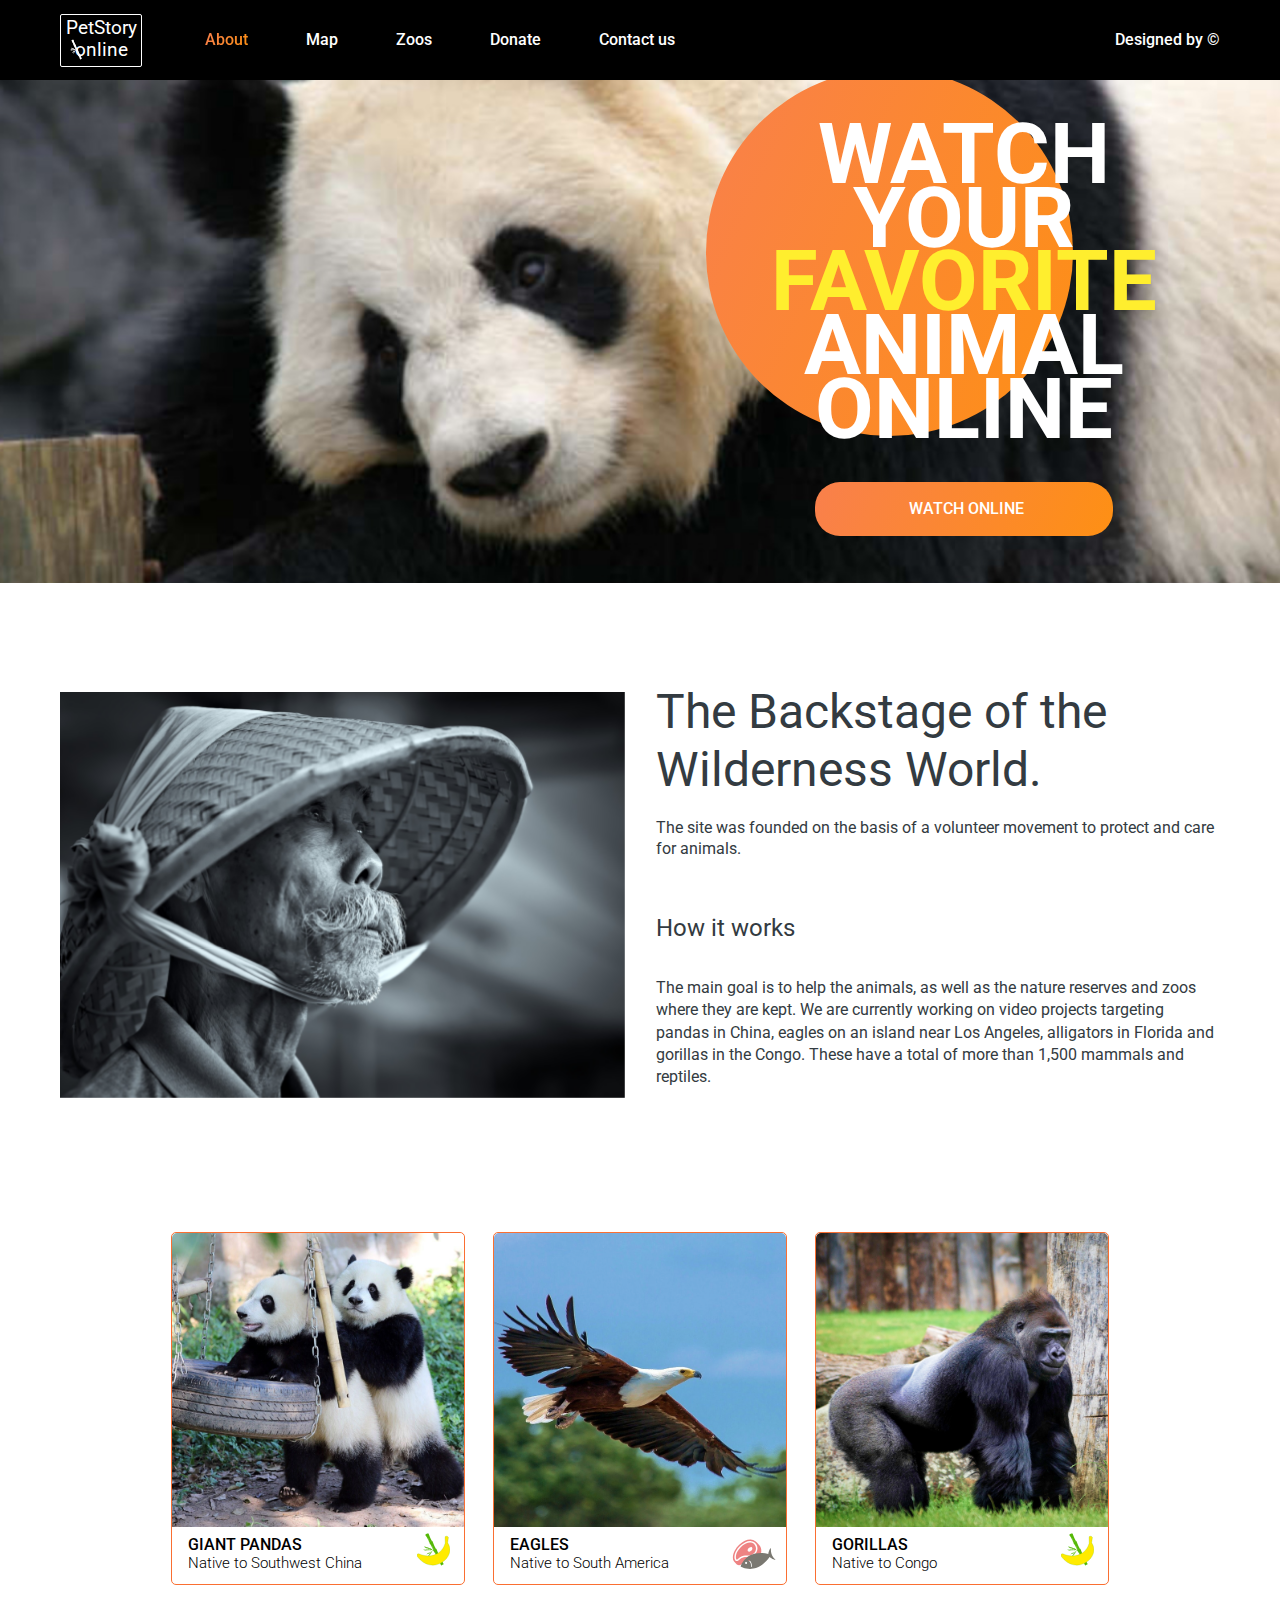
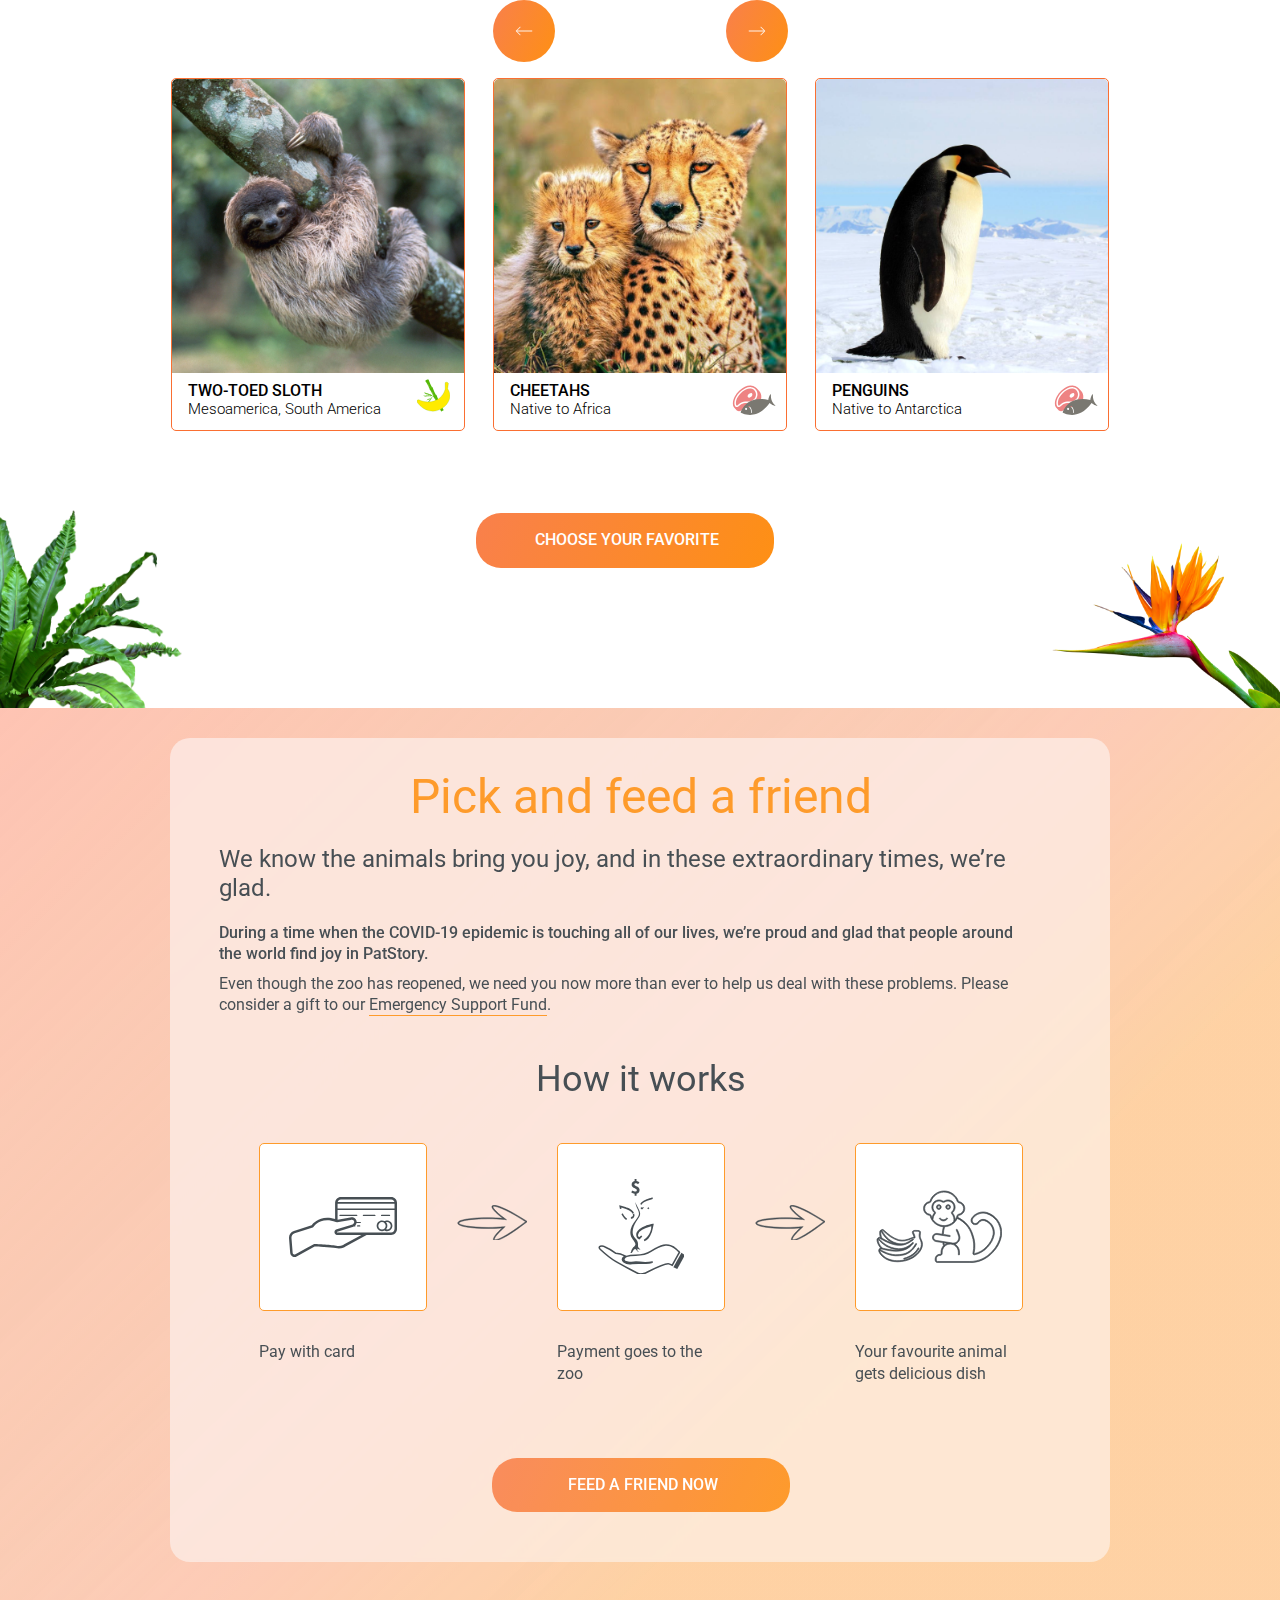
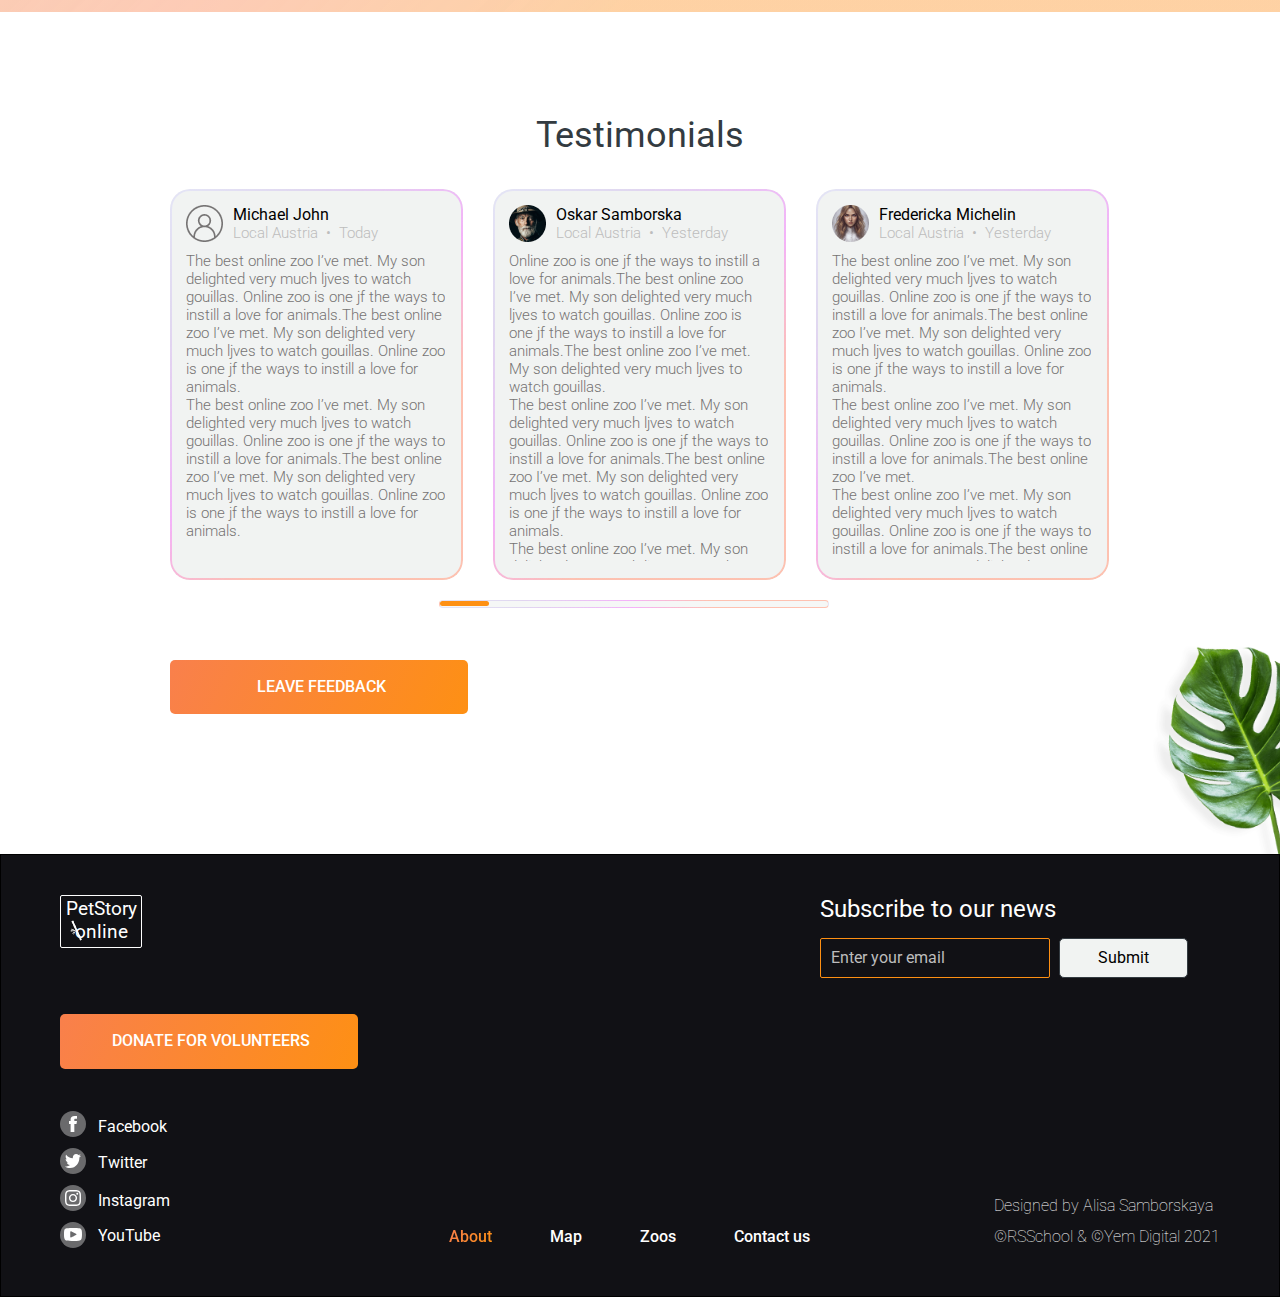
==== online-zoo/pages/main/index.html @ 7d19e9d0 "feat: add project" ====
<!DOCTYPE html>
<html lang="en">

<head>
  <meta charset="UTF-8">
  <meta http-equiv="X-UA-Compatible" content="IE=edge">
  <meta name="viewport" content="width=device-width, initial-scale=1.0">
  <title>Online-zoo</title>
  <link rel="shortcut icon" href="../../assets/icons/panda_icon.svg" type="image/x-icon">
  <link rel="preconnect" href="https://fonts.googleapis.com">
  <link rel="preconnect" href="https://fonts.gstatic.com" crossorigin>
  <link href="https://fonts.googleapis.com/css2?family=Roboto:wght@300;400;500;600;700&display=swap" rel="stylesheet">
  <link rel="stylesheet" href="../../assets/styles/normalize.css">
  <link rel="stylesheet" href="../main/style.css">
</head>

<body>
  <div class="shadow"></div>
  <header class="header">
    <div class="wrapper header__wrapper">
      <h1 class="visually-hidden">PetStory Online</h1>
      <div class="header__logo logo__container">
        <a class="logo" href="../main/index.html">
          <p class="logo__text">PetStory online</p>
          <img class="logo__img" src="../../assets/icons/logo_bamboo.svg" alt="">
        </a>
      </div>
      <nav class="navigation header__navigation">
        <ul class="navigation__list">
          <li class="navigation__item"><a class="navigation__link navigation__link_active" href="#">About</a>
          </li>
          <li class="navigation__item"><a class="navigation__link" href="#">Map</a></li>
          <li class="navigation__item"><a class="navigation__link" href="#">Zoos</a></li>
          <li class="navigation__item"><a class="navigation__link" href="../donate/index.html">Donate</a></li>
          <li class="navigation__item"><a class="navigation__link" href="#">Contact us</a></li>
        </ul>
        <div class="navigation__link_end">
          <a class="navigation__link" href="https://www.figma.com/file/ypzT9idgAILaSRVRmDAJxn/online-zoo-3-weeks"
            target="_blank">Designed
            by ©</a>
        </div>
      </nav>
      <div class="hamburger header__hamburger hamburger__open">
        <span class="hamburger__line"></span>
      </div>
    </div>
    <div class="wrapper burger__menu">
      <div class="header__logo logo__container">
        <a class="logo" href="../main/index.html">
          <p class="logo__text">PetStory online</p>
          <img class="logo__img" src="../../assets/icons/logo_bamboo_burger.svg" alt="">
        </a>
      </div>
      <nav class="navigation header__navigation">
        <ul class="navigation__list">
          <li class="navigation__item"><a class="navigation__link navigation__link_active" href="#">About</a>
          </li>
          <li class="navigation__item"><a class="navigation__link" href="#">Map</a></li>
          <li class="navigation__item"><a class="navigation__link" href="#">Zoos</a></li>
          <li class="navigation__item"><a class="navigation__link" href="../donate/index.html">Donate</a></li>
          <li class="navigation__item"><a class="navigation__link" href="#">Contact us</a></li>
        </ul>
        <div class="navigation__link_end">
          <a class="navigation__link" href="https://www.figma.com/file/ypzT9idgAILaSRVRmDAJxn/online-zoo-3-weeks"
            target="_blank">Designed
            by ©</a>
        </div>
      </nav>
      <div class="hamburger header__hamburger hamburger__close">
        <img src="../../assets/images/x_icon_popup.png" alt="close menu">
      </div>
    </div>
  </header>
  <main>
    <section class="watch">
      <div class="wrapper watch__wrapper">
        <div class="watch__block">
          <p class="watch__title">Watch your <span>favorite</span> animal online</p>
        </div>
        <div class="watch__button">
          <button class="button button_bordered"><a class="button__link" href="#">watch
              online</a></button>
        </div>
      </div>
    </section>
    <section class="backstage">
      <div class="wrapper backstage__wrapper">
        <img class="backstage__image" src="../../assets/images/BambooCap.png" alt="Bamboo cap">
        <div class="backstage__content">
          <h2 class="backstage__title">The Backstage of the Wilderness World.</h2>
          <p class="backstage__text backstage__text_line">The site was founded on the basis of a volunteer
            movement to protect and
            care for animals.</p>
          <p class="backstage__subtitle">How it works</p>
          <p class="backstage__text">The main goal is to help the animals, as well as the
            nature reserves and zoos where they are kept. We are currently working on video projects
            targeting pandas in China, eagles on an island near Los Angeles, alligators in Florida and
            gorillas in the Congo. These have a total of more than 1,500 mammals and reptiles.</p>
        </div>
      </div>
    </section>
    <section class="pets">
      <div class="arrow__container">
        <button class="arrow arrow__prev">
          <svg width="18" height="10" viewBox="0 0 18 10" fill="none" xmlns="http://www.w3.org/2000/svg">
            <path
              d="M5.00179 9.10745L5.10646 9.2094L5.21112 9.10745L5.35128 8.97092L5.46159 8.86347L5.35128 8.75602L1.74841 5.24656L17 5.24656H17.15V5.09656V4.90344V4.75344H17L1.74878 4.75344L5.35129 1.24398L5.46158 1.13653L5.35128 1.02909L5.21112 0.892552L5.10646 0.790595L5.00179 0.892553L0.895334 4.89275L0.785027 5.0002L0.895338 5.10764L5.00179 9.10745Z"
              fill="white" stroke="white" stroke-width="0.3" />
          </svg>
        </button>
        <button class="arrow arrow__next">
          <svg width="18" height="10" viewBox="0 0 18 10" fill="none" xmlns="http://www.w3.org/2000/svg">
            <path
              d="M12.9982 0.892548L12.8935 0.7906L12.7889 0.892552L12.6487 1.02908L12.5384 1.13653L12.6487 1.24398L16.2516 4.75344H1H0.85V4.90344V5.09656V5.24656H1H16.2512L12.6487 8.75602L12.5384 8.86347L12.6487 8.97091L12.7889 9.10745L12.8935 9.2094L12.9982 9.10745L17.1047 5.10725L17.215 4.9998L17.1047 4.89236L12.9982 0.892548Z"
              fill="white" stroke="white" stroke-width="0.3" />
          </svg>
        </button>
      </div>
      <div class="wrapper pets__wrapper">
        <div class="pets__carousel">
          <div class="cards__layout active"></div>
          <div class="cards__layout"></div>
          <div class="cards__layout"></div>
        </div>
        <div class="pets__button">
          <button class="button button_bordered"><a class="button__link" href="#map">choose your
              favorite</a></button>
        </div>
      </div>
    </section>
    <section class="friend">
      <div class="friend__wrapper">
        <div class="friend__container">
          <div class="friend__content">
            <h2 class="friend__title">Pick and feed a friend</h2>
            <p class="friend__subtitle"> We know the animals bring you joy, and in these extraordinary
              times, we’re glad.</p>
            <p class="friend__desc">During a time when the COVID-19 epidemic is touching all of our lives,
              we’re
              proud and glad that
              people around the world find joy in PatStory.</p>
            <p class="friend__text">Even though the zoo has reopened, we need you now more than ever to help
              us deal with these problems. Please consider a gift to our <a class="friend__link"
                href="../donate/index.html">Emergency Support Fund.</a></p>
          </div>
          <h3 class="friend___caption">How it works</h3>
          <div class="friend__col">
            <div class="instruction">
              <span class="icon-square">
                <span class="ico_pay"></span>
              </span>
              <p class="instruction__description">Pay with card</p>
            </div>
            <div class="instruction">
              <span class="icon-square">
                <span class="ico_zoo"></span>
              </span>
              <p class="instruction__description">Payment goes to the zoo</p>
            </div>
            <div class="instruction">
              <span class="icon-square">
                <span class="ico_monkey"></span>
              </span>
              <p class="instruction__description">Your favourite animal gets delicious dish</p>
            </div>
          </div>
          <div class="friend__button">
            <button class="button button_bordered"><a class="button__link" href="#" onclick="return false;">Feed a
                friend now</a></button>
          </div>
        </div>
      </div>
    </section>
    <section class="testimonials">
      <div class="wrapper testimonials__wrapper">
        <h3 class="testimonials__title">Testimonials</h3>
        <div class="testimonials__container">
          <div class="feedback" id="0">
            <div class="feedback__header">
              <img class="feedback__image" src="../../assets/images/user_icon1.png" alt="user-photo">
              <div class="feedback__info">
                <p class="feedback__title">Michael John</p>
                <p class="feedback__desc">Local Austria&ensp;•&ensp;Today</p>
              </div>
            </div>
            <p class="feedback__text">
              The best online zoo I’ve met. My son delighted very much ljves to
              watch gouillas. Online zoo is one jf the ways to instill a love for animals.The best online
              zoo I’ve met. My son delighted very much ljves to watch gouillas. Online zoo is one jf the
              ways to instill a love for animals. <br> The best online zoo I’ve met. My son delighted very
              much ljves to watch gouillas. Online zoo
              is one jf the ways to instill a love for animals.The best online zoo I’ve met. My son
              delighted very much ljves to watch gouillas. Online zoo is one jf the ways to instill a love
              for animals.
            </p>
          </div>
          <div class="feedback" id="1">
            <div class="feedback__header">
              <img class="feedback__image" src="../../assets/images/user_icon2.png" alt="user-photo">
              <div class="feedback__info">
                <p class="feedback__title">Oskar Samborska</p>
                <p class="feedback__desc">Local Austria&ensp;•&ensp;Yesterday</p>
              </div>
            </div>
            <p class="feedback__text">
              Online zoo is one jf the ways to instill a love for animals.The best online zoo I’ve met. My son delighted
              very much ljves to watch gouillas. Online zoo is one jf the ways to instill a love for animals.The best
              online zoo I’ve met. My son delighted very much ljves to watch gouillas.
              <br>
              The best online zoo I’ve met. My son delighted very much ljves to watch gouillas. Online zoo is one jf the
              ways to instill a love for animals.The best online zoo I’ve met. My son delighted very much ljves to watch
              gouillas. Online zoo is one jf the ways to instill a love for animals.
              <br>
              The best online zoo I’ve met. My son delighted very much ljves to watch gouillas. Online zoo is one jf the
              ways to instill a love for animals.The best online zoo I’ve met. My son delighted very much ljves to watch
              gouillas. Online zoo is one jf the ways to instill a love for animals.
            </p>
          </div>
          <div class="feedback" id="2">
            <div class="feedback__header">
              <img class="feedback__image" src="../../assets/images/user_icon3.png" alt="user-photo">
              <div class="feedback__info">
                <p class="feedback__title">Fredericka Michelin</p>
                <p class="feedback__desc">Local Austria&ensp;•&ensp;Yesterday</p>
              </div>
            </div>
            <p class="feedback__text">
              The best online zoo I’ve met. My son delighted very much ljves to watch gouillas. Online zoo
              is one jf the ways to instill a love for animals.The best online zoo I’ve met. My son
              delighted very much ljves to watch gouillas. Online zoo is one jf the ways to instill a love
              for animals.
              <br> The best online zoo I’ve met. My son delighted very much ljves to watch gouillas.
              Online zoo is one jf the ways to instill a love for animals.The best online zoo I’ve met.
              <br> The best online zoo I’ve met. My son delighted very much ljves to watch gouillas.
              Online zoo is one jf the ways to instill a love for animals.The best online zoo I’ve met. My
              son delighted very much ljves to watch gouillas. Online zoo is one jf the ways to instill a
              love for animals.
            </p>
          </div>
          <div class="feedback" id="3">
            <div class="feedback__header">
              <img class="feedback__image" src="../../assets/images/user_icon4.png" alt="user-photo">
              <div class="feedback__info">
                <p class="feedback__title">Mila Riksha</p>
                <p class="feedback__desc">Local Austria&ensp;•&ensp;Yesterday</p>
              </div>
            </div>
            <p class="feedback__text">
              My son delighted very much ljves to watch gouillas. Online zoo is one jf the ways to instill
              a love for animals.The best online zoo I’ve met. My son delighted very much ljves to watch
              gouillas. Online zoo is one jf the ways to instill a love for animals.The best online zoo
              I’ve met. My son delighted very much ljves to watch gouillas. Online zoo is one jf the ways
              to instill a love for animals.The best online zoo I’ve met. My son delighted very much ljves
              to watch gouillas.
              <br> The best online zoo I’ve met. My son delighted very much ljves to watch gouillas.
              Online zoo is one jf the ways to instill a love for animals.The best online zoo I’ve met. My
              son delighted very much ljves to watch gouillas. Online zoo is one jf the ways to instill a
              love for animals.
            </p>
          </div>
          <div class="feedback" id="4">
            <div class="feedback__header">
              <img class="feedback__image" src="../../assets/images/user_icon5.png" alt="user-photo">
              <div class="feedback__info">
                <p class="feedback__title">Kirill Rybasov</p>
                <p class="feedback__desc">Local Austria&ensp;•&ensp;Yesterday</p>
              </div>
            </div>
            <p class="feedback__text">
              Online zoo is one jf the ways to instill a love for animals.The best online zoo I’ve met. My
              son delighted very much ljves to watch gouillas. Online zoo is one jf the ways to instill a
              love for animals.The best online zoo I’ve met. My son delighted very much ljves to watch
              gouillas.
              <br> The best online zoo I’ve met. My son delighted very much ljves to watch gouillas.
              Online zoo is one jf the ways to instill a love for animals.The best online zoo I’ve met. My
              son delighted very much ljves to watch gouillas. Online zoo is one jf the ways to instill a
              love for animals.
            </p>
          </div>
          <div class="feedback" id="5">
            <div class="feedback__header">
              <img class="feedback__image" src="../../assets/images/user_icon1.png" alt="user-photo">
              <div class="feedback__info">
                <p class="feedback__title">Tom Cruise</p>
                <p class="feedback__desc">USA&ensp;•&ensp;2 days ago</p>
              </div>
            </div>
            <p class="feedback__text">
              The best online zoo I’ve met. My son delighted very much ljves to
              watch gouillas. Online zoo is one jf the ways to instill a love for animals.The best online
              zoo I’ve met. My son delighted very much ljves to watch gouillas. Online zoo is one jf the
              ways to instill a love for animals. <br> The best online zoo I’ve met. My son delighted very
              much ljves to watch gouillas. Online zoo
              is one jf the ways to instill a love for animals.The best online zoo I’ve met. My son
              delighted very much ljves to watch gouillas. Online zoo is one jf the ways to instill a love
              for animals.
            </p>
          </div>
          <div class="feedback" id="6">
            <div class="feedback__header">
              <img class="feedback__image" src="../../assets/images/user_icon4.png" alt="user-photo">
              <div class="feedback__info">
                <p class="feedback__title">Diane Kruger</p>
                <p class="feedback__desc">Germany&ensp;•&ensp;Yesterday</p>
              </div>
            </div>
            <p class="feedback__text">
              Online zoo is one jf the ways to instill a love for animals.The best
              online zoo I’ve met. My son delighted very much ljves to watch gouillas. Online zoo is one
              jf the ways to instill a love for animals.The best online zoo I’ve met. My son delighted
              very much ljves to watch gouillas. <br> The best online zoo I’ve met. My son delighted very
              much ljves to watch gouillas. Online zoo is one jf the ways to instill a love for
              animals.The best online zoo I’ve met. My son delighted very much ljves to watch gouillas.
              Online zoo is one jf the ways to instill a love for animals. <br> The best online zoo I’ve
              met. My son delighted very much ljves to watch gouillas. Online zoo
              is one jf the ways to instill a love for animals.The best online zoo I’ve met. My son
              delighted very much ljves to watch gouillas. Online zoo is one jf the ways to instill a love
              for animals.
            </p>
          </div>
          <div class="feedback" id="7">
            <div class="feedback__header">
              <img class="feedback__image" src="../../assets/images/user_icon2.png" alt="user-photo">
              <div class="feedback__info">
                <p class="feedback__title">Jack Nicholson</p>
                <p class="feedback__desc">USA&ensp;•&ensp;Yesterday</p>
              </div>
            </div>
            <p class="feedback__text">
              The best online zoo I’ve met. My son delighted very much ljves to watch gouillas. Online zoo
              is one jf the ways to instill a love for animals.The best online zoo I’ve met. My son
              delighted very much ljves to watch gouillas. Online zoo is one jf the ways to instill a love
              for animals.
              <br> The best online zoo I’ve met. My son delighted very much ljves to watch gouillas.
              Online zoo is one jf the ways to instill a love for animals.The best online zoo I’ve met.
              <br> The best online zoo I’ve met. My son delighted very much ljves to watch gouillas.
              Online zoo is one jf the ways to instill a love for animals.The best online zoo I’ve met. My
              son delighted very much ljves to watch gouillas. Online zoo is one jf the ways to instill a
              love for animals.
            </p>
          </div>
          <div class="feedback" id="8">
            <div class="feedback__header">
              <img class="feedback__image" src="../../assets/images/user_icon4.png" alt="user-photo">
              <div class="feedback__info">
                <p class="feedback__title">Mila Riksha</p>
                <p class="feedback__desc">Local Austria&ensp;•&ensp;Yesterday</p>
              </div>
            </div>
            <p class="feedback__text">
              My son delighted very much ljves to watch gouillas. Online zoo is one jf the ways to instill
              a love for animals.The best online zoo I’ve met. My son delighted very much ljves to watch
              gouillas. Online zoo is one jf the ways to instill a love for animals.The best online zoo
              I’ve met. My son delighted very much ljves to watch gouillas. Online zoo is one jf the ways
              to instill a love for animals.The best online zoo I’ve met. My son delighted very much ljves
              to watch gouillas.
              <br> The best online zoo I’ve met. My son delighted very much ljves to watch gouillas.
              Online zoo is one jf the ways to instill a love for animals.The best online zoo I’ve met. My
              son delighted very much ljves to watch gouillas. Online zoo is one jf the ways to instill a
              love for animals.
            </p>
          </div>
          <div class="feedback" id="9">
            <div class="feedback__header">
              <img class="feedback__image" src="../../assets/images/user_icon4.png" alt="user-photo">
              <div class="feedback__info">
                <p class="feedback__title">Oskar Samborska</p>
                <p class="feedback__desc">Local Austria&ensp;•&ensp;Yesterday</p>
              </div>
            </div>
            <p class="feedback__text">
              Online zoo is one jf the ways to instill a love for animals.The best online zoo I’ve met. My
              son delighted very much ljves to watch gouillas. Online zoo is one jf the ways to instill a
              love for animals.The best online zoo I’ve met. My son delighted very much ljves to watch
              gouillas.
              <br> The best online zoo I’ve met. My son delighted very much ljves to watch gouillas.
              Online zoo is one jf the ways to instill a love for animals.The best online zoo I’ve met. My
              son delighted very much ljves to watch gouillas. Online zoo is one jf the ways to instill a
              love for animals.
            </p>
          </div>
          <div class="feedback" id="10">
            <div class="feedback__header">
              <img class="feedback__image" src="../../assets/images/user_icon5.png" alt="user-photo">
              <div class="feedback__info">
                <p class="feedback__title">David Smith</p>
                <p class="feedback__desc">Canada&ensp;•&ensp;Yesterday</p>
              </div>
            </div>
            <p class="feedback__text">
              Online zoo is one jf the ways to instill a love for animals.The best online zoo I’ve met. My
              son delighted very much ljves to watch gouillas. Online zoo is one jf the ways to instill a
              love for animals.The best online zoo I’ve met. My son delighted very much ljves to watch
              gouillas.
              <br> The best online zoo I’ve met. My son delighted very much ljves to watch gouillas.
              Online zoo is one jf the ways to instill a love for animals.The best online zoo I’ve met. My
              son delighted very much ljves to watch gouillas. Online zoo is one jf the ways to instill a
              love for animals.
            </p>
          </div>
        </div>
        <label class="testimonials__label" for="slider__testimonial">
          <input class="testimonials__input" type="range" min="0" max="7" step="1" value="0" id="slider__testimonial">
        </label>
        <div class="testimonials__button">
          <button class="button button__testimonials"><a class="button__link" href="#" onclick="return false;">leave
              feedback</a></button>
        </div>
      </div>
    </section>
    <div class="popup popup__wrapper">
      <div class="popup__container">
        <img class="feedback__close_popup" src="../../assets/images/x_icon_popup.png" alt="close popup">
        <div class="feedback feedback_popup">
          <div class="feedback__header feedback__header_popup">
            <img class="feedback__image feedback__image_popup">
            <div class="feedback__info">
              <p class="feedback__title feedback__title_popup"></p>
              <p class="feedback__desc feedback__desc_popup"></p>
            </div>
          </div>
          <p class="feedback__text feedback__text_popup"></p>
        </div>
      </div>
    </div>
  </main>
  <footer class="footer">
    <div class="wrapper">
      <div class="footer__header">
        <div class="footer__logo logo__container logo__container_footer">
          <a class="logo" href="../main/index.html">
            <p class="logo__text logo__text_footer">PetStory online</p>
            <img class="logo__img logo__img_footer" src="../../assets/icons/logo_bamboo.svg" alt="">
          </a>
        </div>
        <form class="subscribe" id="subscribe">
          <p class="subscribe__title">Subscribe to our news</p>
          <input class="subscribe__input" type="email" placeholder="Enter your email" required>
          <button class="subscribe__button" type="submit">Submit</button>
        </form>
      </div>

      <div class="footer__button">
        <button class="button"><a class="button__link" href="../donate/index.html">donate for
            volunteers</a></button>
      </div>

      <div class="footer__nav-wrap">
        <ul class="social footer__social">
          <li class="social__item">
            <a class="social__link" href="https://ru-ru.facebook.com/">
              <span class="social__icon">
                <span class="icon icon-facebook"></span>
              </span>
              <span class="social__text">Facebook</span>
            </a>
          </li>
          <li class="social__item">
            <a class="social__link" href="https://twitter.com/">
              <span class="social__icon">
                <span class="icon icon-twitter"></span>
              </span>
              <span class="social__text">Twitter</span>
            </a>
          </li>
          <li class="social__item">
            <a class="social__link" href="https://www.instagram.com/">
              <span class="social__icon">
                <span class="icon icon-instagram"></span>
              </span>
              <span class="social__text">Instagram</span>
            </a>
          </li>
          <li class="social__item">
            <a class="social__link" href="https://www.youtube.com/">
              <span class="social__icon">
                <span class="icon icon-YouTube"></span>
              </span>
              <span class="social__text">YouTube</span>
            </a>
          </li>
        </ul>
        <nav class="navigation footer__navigation">
          <ul class="navigation__list">
            <li class="navigation__item navigation__item_footer"><a class="navigation__link navigation__link_active"
                href="#">About</a>
            </li>
            <li class="navigation__item navigation__item_footer"><a class="navigation__link" href="#"
                onclick="return false;">Map</a></li>
            <li class="navigation__item navigation__item_footer"><a class="navigation__link" href="#"
                onclick="return false;">Zoos</a></li>
            <li class="navigation__item navigation__item_footer"><a class="navigation__link" href="#"
                onclick="return false;">Contact us</a></li>
          </ul>
        </nav>
        <div class="copyrigh">
          <p class="copyrigh__text"><a href="https://github.com/nataliyasamkevich" target="_blank">Designed by
              Alisa Samborskaya</a></p>
          <p class="copyrigh__text"><a href="https://rs.school/" target="_blank">©RSSchool & ©Yem Digital
              2021</a></p>
        </div>
      </div>
    </div>
  </footer>
  <script type="module" src="../main/script.js"></script>
</body>

</html>
---- online-zoo/pages/main/style.css ----
* {
    box-sizing: border-box;

}

html {
    font-size: 10px;
    scroll-behavior: smooth;
}

body {
    font-family: 'Roboto', sans-serif;
    font-style: normal;
    font-weight: 400;
    font-size: 1.6rem;
    line-height: 140%;

    color: #333B41;
}

.scroll {
    overflow-y: clip;
}

.wrapper {
    max-width: 1240px;
    margin: auto;
    padding: 0 40px;
}

.shadow {
    display: block;
    position: fixed;
    top: 0;
    left: 0;
    width: 100%;
    height: 100%;
    opacity: 0;
    visibility: hidden;
    transition: .5s ease-in-out;
    background: black;
}

.shadow_open {
    visibility: visible;
    opacity: 0.5;
    z-index: 2;
}

@media (max-width: 1000px) {
    .wrapper {
        max-width: 1000px;
        padding: 0 30px;
    }
}

@media (max-width: 640px) {
    .wrapper {
        max-width: 640px;
        padding: 0 20px;
    }
}

@media (max-width: 600px) {
    .wrapper {
        max-width: 600px;
        padding: 0 10px;
    }
}

@media (max-width: 320px) {
    .wrapper {
        max-width: 320px;
        padding: 0 10px;
    }
}

.visually-hidden {
    position: absolute;
    width: 1px;
    height: 1px;
    margin: -1px;
    border: 0;
    padding: 0;
    white-space: nowrap;
    clip-path: inset(100%);
    clip: rect(0 0 0 0);
    overflow: hidden;
}

/* ...................HEADER................... */

.header {
    position: relative;
    background: #000000;
    backdrop-filter: blur(2px);

    padding: 14px 0;
    z-index: 2;
}

.header__wrapper {
    display: flex;
    align-items: center;
    justify-content: space-between;
}

.header__logo {
    margin-right: 63px;
}

/* ....LOGO.... */

.logo__container {
    position: relative;
    width: 82px;
    height: 52px;
}

.logo__burger {
    display: none;
}

.logo {
    text-decoration: none;
}

.logo__text {
    font-size: 1.9rem;
    line-height: 120%;
    text-align: center;

    color: #FFFFFF;

    padding: 1.55px 4.75px 3.55px;
    border: 1px solid #FFFFFF;
    border-radius: 2px;
}

.logo__img {
    position: absolute;
    left: 10px;
    bottom: 6.5px;
}

/* ....NAVIGATION.... */

.header__navigation {
    width: 100%;
}

.navigation {
    display: flex;
}

.navigation__list {
    display: flex;
    align-items: center;
    list-style: none;
}

.navigation__item:not(:last-child) {
    margin-right: 58px;
}

.navigation__link_end {
    display: flex;
    justify-content: end;
    flex-grow: 1;
}

.navigation__link {
    font-weight: 500;
    text-decoration: none;
    color: #FFFFFF;
    transition: all 0.5s ease-out;
}

.navigation__link_active {
    background: linear-gradient(113.96deg, #F9804B 1.49%, #FE9013 101.44%);
    -webkit-background-clip: text;
    -webkit-text-fill-color: transparent;
    background-clip: text;
    cursor: default;
}

.navigation__link:hover {
    font-weight: 500;
    background: linear-gradient(113.96deg, #F9804B 1.49%, #FE9013 101.44%);
    -webkit-background-clip: text;
    -webkit-text-fill-color: transparent;
    background-clip: text;
}

/* ....HAMBURGER.... */

.header__hamburger {
    display: none;
}

.hamburger {
    position: relative;
    width: 18px;
    height: 10px;
}

.hamburger__line,
.hamburger__open:after,
.hamburger__open:before {
    content: "";
    position: absolute;
    width: 100%;
    height: 2px;
    background: #FFFFFF;
    border-radius: 2px;
}

.hamburger__line {
    top: calc(50% - 1px);
}

.hamburger__open:before {
    top: 0;
}

.hamburger__open:after {
    bottom: 0;
}

.burger__menu {
    display: none;
}

@media (max-width: 1000px) {
    .navigation__item:not(:last-child) {
        margin-right: 48px;
    }
}

@media (max-width: 768px) {
    .navigation__item:not(:last-child) {
        margin-right: 18px;
    }
}

@media (max-width: 640px) {
    .header {
        position: sticky;
        top: 0;
        width: 100%;
        padding: 2.29px 0 2.68px;
        height: 34px;
    }

    .logo__container {
        height: 29px;
        width: 46.9px;
    }

    .logo__text {
        font-size: 1.23rem;
        padding: 0;
        border: none;
    }

    .logo__img {
        height: 15.6px;
        width: 6.5px;
        left: 4px;
        top: 12.5px;
    }

    .header__hamburger {
        display: block;
    }

    .header__navigation {
        display: none;
    }

    /* ....BURGER.... */

    .burger__menu {
        display: block;
        transform: translateY(-100%);
        display: flex;
        flex-direction: column;
        align-items: flex-start;
        gap: 30px;
        width: 100%;
        position: absolute;
        top: 0;
        left: 0;
        flex-direction: column;
        align-items: flex-start;
        padding: 10px 10px 38px;
        background-color: #ffffff;

        opacity: 0;
        visibility: hidden;
        pointer-events: none;

        z-index: 2;
        transition: all 0.5s ease-in-out;
    }

    .burger__menu_open {
        transform: translateY(0);
        opacity: 1;
        visibility: visible;
        pointer-events: all;
    }

    .burger__menu .logo__container {
        display: block;
        width: 65.6px;
        height: 41.6px;
        z-index: 2;
    }

    .burger__menu .logo__text {
        font-size: 1.52rem;
        line-height: 120%;
        text-align: center;
        color: #fe9013;
        padding: 1.55px 3.75px 1.55px;
        border: 0.8px solid #FE9013;
        border-radius: 2px;
    }

    .burger__menu .logo__img {
        width: 10.6px;
        height: 14.8px;
        left: 8px;
        top: 19px;
    }

    .burger__menu .header__navigation {
        display: block;
        display: flex;
        flex-wrap: wrap;
        flex-direction: column;
        align-items: flex-start;
    }

    .burger__menu .navigation__list {
        flex-direction: column;
        align-items: flex-start;
    }

    .burger__menu .navigation__item {
        margin-right: 0;
        margin-bottom: 15px;
    }

    .burger__menu .navigation__link {
        color: #333B41;
    }

    .hamburger__close {
        display: block;
        position: absolute;
        right: 20px;
        top: 12px;
        cursor: pointer;
    }
}


/* ...................WATCH................... */

.watch {
    padding: 86px 0 100px;
    background: url(../../assets/images/GiantPanda.png) no-repeat center;
    background-position: center -80px;
    background-size: 100%;
}

.watch__wrapper {
    display: flex;
    flex-direction: column;
    align-items: flex-end;
}

.watch__block {
    margin-bottom: 60px;
}

.watch__title {
    position: relative;
    width: 500.51px;


    font-weight: 700;
    font-size: 10.65rem;
    line-height: 75%;

    text-align: center;
    text-transform: uppercase;
    color: #FFFFFF;
    z-index: 1;
}

.watch__title span {
    color: #FFEE2E;
}

.watch__title:before {
    content: "";
    position: absolute;
    width: 465px;
    height: 465px;
    right: 109px;
    bottom: 8px;

    border-radius: 50%;
    background: linear-gradient(113.96deg, #F9804B 1.49%, #FE9013 101.44%);
    z-index: -1;
}

.watch__button {
    margin-right: 100px;
}

/* ....BUTTON.... */

.button {
    padding: 16px 1px 16px 5px;
    min-width: 298px;

    font-weight: 500;
    line-height: 140%;
    text-align: center;
    text-transform: uppercase;

    background-color: #FE9013;
    background-image: linear-gradient(113.96deg, #F9804B 1.49%, #FE9013 101.44%);
    border-radius: 5px;
    border: none;

    cursor: pointer;
    transition: all 0.5s ease-in-out;
}

.button_bordered {
    border-radius: 25px;
}

.button__link {
    color: #FFFFFF;
    text-decoration: none;
}

.button:hover {
    background: #E47209;
}

.button:active {
    background: #4B9200;
}

@media (max-width: 1599px) {
    .watch {
        padding: 60.2px 0 70px;
    }

    .watch__block {
        margin-bottom: 40.2px;
    }

    .watch__title {
        width: 400.25px;
        font-size: 8.5rem;
        margin-right: 56px;
    }

    .watch__title:before {
        height: 367px;
        width: 367px;

        right: 91px;
        bottom: 6px;
    }

    .watch__button {
        margin-right: 107px;
    }
}

@media (max-width: 1280px) {
    .watch {
        padding: 42.8px 0 47px;
        background-size: 120%;
    }
}

@media (max-width: 999px) {
    .watch {
        padding: 48.04px 0 40px;
        background-size: 134%;
    }

    .watch__block {
        margin-bottom: 0;
    }

    .watch__title {
        width: 256px;
        font-size: 5.44rem;
        margin-right: -4px;
    }

    .watch__title:before {
        height: 237.6px;
        width: 237.6px;
        right: 56px;
        bottom: 4px;
    }

    .watch__button {
        align-self: flex-start;
        margin-top: -8px;
    }
}

@media (max-width: 640px) {
    .watch {
        background-size: 120%;
        background-position: center -34px;
    }
}

@media (max-width: 600px) {
    .watch {
        padding: 41.12px 0 43.39px;
        background-position: center 0px;
    }

    .watch__block {
        margin-right: 5px;
    }

    .watch__title {
        width: 128px;
        font-size: 2.8rem;
        margin-right: -4px;
    }

    .watch__title:before {
        height: 119.1px;
        width: 119.1px;
        right: 27px;
        bottom: 4px;
    }

    .watch__button {
        align-self: center;
        margin: 0;
        position: absolute;
        top: 241px;
        z-index: 1;
    }
}


/* ...................BACKSTAGE................... */

.backstage {
    position: relative;
    padding: 140px 0 180px;
    background: #FFFFFF;
    overflow: hidden;
}

.backstage::before {
    content: "";
    position: absolute;
    background-image: url(../../assets/images/flower.png);
    background-repeat: no-repeat;
    filter: drop-shadow(0px 4px 4px rgba(0, 0, 0, 0.25));
    width: 293px;
    height: 605px;
    top: 12px;
    right: -89px;
}

.backstage__wrapper {
    display: grid;
    grid-template-columns: 609px 1fr;
    column-gap: 87px;
}

.backstage__image {
    width: 100%;
    height: 100%;
    object-fit: cover;

    backdrop-filter: blur(2px);
}

h2 {
    font-weight: 400;
    font-size: 4.8rem;
    line-height: 120%;
}

.backstage__title {
    margin: 0 0 20px;
}

.backstage__text {
    margin: 0;
}

.backstage__text_line {
    margin: 0 0 54px;

    line-height: 130%;
}

.backstage__subtitle {
    margin: 0 0 34px;

    font-size: 2.4rem;
    line-height: 120%;
}

@media (max-width: 1599px) {
    .backstage::before {
        transform: translateX(4vw);
    }
}

@media (max-width: 1440px) {
    .backstage::before {
        transform: translateX(11vw);
    }
}

@media (max-width: 1280px) {
    .backstage {
        padding: 100px 0 143px;
    }

    .backstage::before {
        display: none;
    }

    .backstage__wrapper {
        grid-template-columns: repeat(2, 1fr);
        column-gap: 31px;
    }

    .backstage__image {
        margin-top: 9px;
        max-height: 408px;
    }

    .backstage__title~p {
        padding-right: 1px;
    }
}

@media (max-width: 980px) {
    .backstage {
        padding: 80px 0 100px;
    }

    .backstage::before {
        display: block;
        width: 231px;
        height: 476px;
        background-size: contain;
        top: 0px;
        right: -101px;
        transform: translateX(0);
    }

    .backstage__image {
        display: none;
    }

    .backstage__content {
        grid-column: 1 / -1;
        max-width: 82%;
    }
}


@media (max-width: 640px) {
    .backstage {
        padding: 60px 0 80px;
    }

    .backstage__title {
        padding-left: 4px;
    }

    .backstage__text_line {
        margin: 0 0 30px;
    }

    .backstage__subtitle {
        margin: 0 0 20px;
        padding-left: 4px;
    }
}

@media (max-width: 600px) {
    .backstage {
        padding: 104px 0 36px;
    }

    .backstage::before {
        width: 105px;
        height: 217px;
        right: -73px;
        top: 37px;
    }

    .backstage__content {
        max-width: 95%;
    }

    h2 {
        font-size: 2.4rem;
    }

    .backstage__title {
        margin: 0 0 10px;
        padding-left: 0;
    }

    .backstage__text {
        padding-left: 2px;
    }

    .backstage__text_line {
        margin: 0 0 20px;
    }

    .backstage__subtitle {
        margin: 0 0 10px;
        padding-left: 0;
    }
}

@media (max-width: 320px) {
    .backstage__content {
        max-width: 100%;
    }
}


/* ...................PETS................... */

.pets {
    position: relative;
    background: #FFFFFF;
    padding: 0 0 100px;
    overflow: hidden;
}

.pets::before {
    content: "";
    position: absolute;
    background: url(../../assets/images/palm_foto.png);
    background-repeat: no-repeat;
    background-size: contain;
    width: 880px;
    height: 460px;
    bottom: 0;
    left: -588px;
}

.pets::after {
    content: "";
    position: absolute;
    background: url(../../assets/images/strelitzia.png);
    background-repeat: no-repeat;
    background-size: contain;
    width: 368px;
    height: 275px;
    bottom: 0;
    right: 0;
}

.pets__carousel {
    position: relative;
    overflow: hidden;
}

.cards__layout {
    display: none;
    flex-wrap: wrap;
    justify-content: space-between;
    row-gap: 20px;
    position: relative;
    height: 100%;
    width: 100%;
    /* animation: 0.5s linear; */
    animation: 1s linear;
}

.cards__layout.next,
.cards__layout.active {
    display: flex;
}

.cards__layout.next {
    position: absolute;
    top: 0;
}

.card {
    display: flex;
    flex-direction: column;
    width: 366px;
    background: #FFFFFF;
    border: 1px solid #fa6f32;
    border-radius: 5px;
    overflow: hidden;
    cursor: pointer;
    transition: all 0.5s ease-in;
}

.card__image {
    flex-grow: 1;
    width: 100%;
    height: 366px;
    border-radius: 5px 5px 0 0;
    object-fit: cover;
    border-style: none;
    transition: all 0.5s ease-in;
}

.card__image:hover {
    filter: brightness(0.25);
    transform: scale(1.1);
}

.card:hover .card__image {
    filter: brightness(0.25);
    transform: scale(1.1);
}

.card:hover .card__icon {
    display: none;
}

.card:hover .card__content_wrapper {
    transform: translate(0, -350%);
    transition: all 0.5s ease-in;
}

.card:hover .card__title,
.card:hover .card__description {
    color: #FFFFFF;
}

.card__content_wrapper {
    display: flex;
    justify-content: space-between;
}

.card__content {
    margin: 8px 0 12px 16px;
}

.card__title {
    font-weight: 500;
    line-height: 120%;
    text-transform: uppercase;
    color: #000000;
}

.card__description {
    font-weight: 300;
    font-size: 1.5rem;
    line-height: 120%;

    color: #000000;
}

.card__icon {
    background-repeat: no-repeat;
}

.card__icon_banana {
    background-image: url(../../assets/icons/banana-bamboo_icon.svg);
    width: 33px;
    height: 37px;
    margin: 6px 14px 0 0;
}

.card__icon_meet {
    background-image: url(../../assets/icons/meet-fish_icon.svg);
    width: 48px;
    height: 38px;
    margin: 8px 10px 0 0;
}

.arrow__container {
    position: absolute;
    display: flex;
    justify-content: space-between;
    z-index: 1;
    width: calc(1160px + 164px);
    left: calc((100% - 1160px - 164px)/2);
    top: calc(50% - 150px);
}


.arrow {
    display: flex;
    justify-content: center;
    align-items: center;
    width: 62px;
    height: 62px;
    background: linear-gradient(113.96deg, #F9804B 1.49%, #FE9013 101.44%);
    border-radius: 50%;
    border: none;
    cursor: pointer;
}

.arrow:hover {
    background: #E47209;
    border: #E47209;
}

.arrow:active {
    background: #4B9200;
    border: #4B9200;
}

.pets__button {
    margin-top: 79px;
    text-align: center;
}

.to-left {
    animation-name: left;
}

.from-right {
    animation-name: right;
}

.to-right {
    animation-name: right;
    animation-direction: reverse;
}

.from-left {
    animation-name: left;
    animation-direction: reverse;
}

@keyframes left {
    from {
        left: 0;
    }

    to {
        left: -103%;
    }
}

@keyframes right {
    from {
        left: 103%;
    }

    to {
        left: 0;
    }
}

@media (max-width: 1599px) {
    .pets::before {
        width: 386px;
        height: 202px;
        left: -193px;
    }

    .pets::after {
        width: 241px;
        height: 180px;
    }
}

@media (max-width: 1440px) {
    .cards__layout {
        row-gap: 93px;
    }

    .arrow__container {
        width: 295px;
        left: calc((100% - 295px)/2);
        top: calc(50% - 150px);
    }
}

@media (max-width: 1280px) {
    .pets {
        padding: 0 0 140px;
    }

    .pets__wrapper {
        padding: 0 30px 0 30px;
        max-width: 998px;
    }

    .card {
        width: 294px;
    }

    .card__image {
        height: 294px;
    }

    .pets__button {
        margin-top: 82px;
        margin-right: 30px;
    }

    .arrow__container {
        top: calc(50% - 170px);
    }
}

@media (max-width: 999px) {
    .pets__wrapper {
        padding: 0px 20px 0 20px;
    }
}

@media (max-width: 980px) {
    .pets__wrapper {
        max-width: 660px;
    }

    .cards__layout {
        row-gap: 92px;
    }
}

@media (max-width: 768px) {
    .pets {
        padding: 0 0 100px;
    }

    .pets::before {
        width: 385px;
        height: 202px;
        left: -251px;
    }

    .pets::after {
        width: 175px;
        height: 131px;
    }

    .pets__button {
        margin-top: 60px;
        margin-right: 0px;
    }

    .arrow__container {
        top: calc(50% - 142px);
    }

    .card {
        width: 285px;
        height: 332px;
    }

    .card__image {
        height: 285px;
    }

    .card__content {
        margin: 9px 0 9px 11px;
    }

    .card__title {
        font-size: 1.25rem;
    }

    .card__description {
        font-size: 1.17rem;
    }

    .card__icon_banana {
        background-size: 77.9%;
        margin: 9.2px 1px 0 0;
    }

    .card__icon_meet {
        background-size: 80.9%;
        margin: 8.2px -4px 0 0;
    }
}

@media (max-width: 640px) {
    .arrow__container {
        width: 154px;
        left: calc((100% - 154px)/2);
    }
}

@media (max-width: 639px) {
    .pets__wrapper {
        max-width: 330px;
        padding: 0 17px;
    }

    .cards__layout {
        gap: 20px;
    }

    .arrow__container {
        display: none;
    }
}

@media (max-width: 600px) {
    .pets {
        padding: 0 0 60px;
    }

    .pets::before {
        width: 138px;
        height: 72px;
        left: -81px;
    }

    .pets::after {
        width: 85px;
        height: 71px;
        right: -17px;
        bottom: -7px;
    }

    .pets__button {
        margin-top: 20px;
        margin-left: -8px;
    }
}


/* ...................FRIEND................... */

.friend {
    padding: 68px 0 100px;
    background: linear-gradient(315.75deg, rgba(254, 210, 144, 0.7) 30.06%, #FEBDAB 100.95%, rgba(254, 210, 144, 0.7) 106.36%), linear-gradient(315.75deg, rgba(254, 189, 171, 0.74) 30.06%, rgba(243, 169, 248, 0.66) 50.74%, #E0D8F0 80.49%, #EAF7FE 127.9%, #EAF7FE 149.54%), linear-gradient(315.75deg, rgba(254, 189, 171, 0.74) 30.06%, rgba(243, 169, 248, 0.66) 50.74%, #E0D8F0 80.49%, #EAF7FE 127.9%, #EAF7FE 149.54%);
    opacity: 0.9;
}

.friend__wrapper {
    max-width: 1240px;
    margin: auto;
    padding: 0 40px;
}

.friend__container {
    background: rgba(253, 253, 255, 0.52);
    backdrop-filter: blur(2px);
    border-radius: 20px;

    padding: 41px 99px 59px;
}

.friend__title {
    margin: 0 0 32px;
    text-align: center;
    color: #FE9013;
}

.friend__subtitle {
    font-size: 2.4rem;
    line-height: 120%;
    margin: 0 0 40px;
}

.friend__desc {
    margin: 0 0 10px;
    font-weight: 500;
    line-height: 130%;
    white-space: nowrap;
}

.friend__text {
    max-width: 863px;
    margin: 0 0 60px;
    line-height: 130%;
}

.friend__link {
    position: relative;
    color: #333B41;
    text-decoration: none;
}

.friend__link::after {
    content: "";
    position: absolute;

    width: 178px;
    border-bottom: 1px solid #FE9013;
    left: 0;
    top: 20px;
}

h3 {
    font-weight: 400;
    font-size: 3.6rem;
    line-height: 130%;

    color: #333B41;
}

.friend___caption {
    margin: 0 0 40px;
    text-align: center;
}

.friend__col {
    display: flex;
    align-items: flex-start;
    justify-content: center;
    gap: 130px;
    margin: 0 0 62px;
}

/* ....INSTRUCTION.... */

.instruction {
    position: relative;
    width: 168px;
}

.instruction:not(:last-child):after {
    position: absolute;
    content: "";
    display: inline-block;
    background: url(../../assets/icons/arrow.svg);
    background-repeat: no-repeat;
    width: 70px;
    height: 35.08px;
    right: -100px;
    top: 60px;
}

.icon-square {
    display: flex;
    align-items: center;
    justify-content: center;
    width: 168px;
    height: 168px;
    border: 1px solid #FE9013;
    background: #FFFFFF;
    border-radius: 5px;
}

.ico_pay {
    background-image: url(../../assets/icons/pay.svg);
    width: 108px;
    height: 60px;
}

.ico_zoo {
    background-image: url(../../assets/icons/zoo.svg);
    width: 86px;
    height: 95px;
}

.ico_monkey {
    background-image: url(../../assets/icons/monkey.svg);
    width: 126px;
    height: 73px;
}

.instruction__description {
    margin: 30px 0 0;
    min-height: 44px;
}

.friend__button {
    text-align: center;
}


@media (max-width: 1280px) {
    .friend {
        padding: 30px 0 50px;
    }

    .friend__wrapper {
        max-width: 1000px;
        padding: 0 30px;
    }

    .friend__container {
        padding: 30px 48px 50px 49px;
    }

    .friend__title {
        margin: 0px 0 20px;
    }

    .friend__subtitle {
        margin: 0 0 20px;
    }

    .friend__desc {
        white-space: normal;
        margin-right: 30px;
    }

    .friend__text {
        margin: 0 0 40px;
    }

    .instruction:not(:last-child):after {
        top: 62px;
    }

    .friend__col {
        margin: 0 0 72px;
    }
}

@media (max-width: 980px) {
    .friend__col {
        gap: 42px;
        margin: 0 12px 42px 0;
    }

    .instruction:not(:last-child):after {
        background: url(../../assets/icons/arrow_tb.svg);
        background-repeat: no-repeat;
        width: 89px;
        height: 29px;
        right: -57px;
        top: -15px;
        z-index: 1;
    }
}

@media (max-width: 768px) {
    .friend {
        padding: 20px 0 20px;
    }

    .friend__wrapper {
        max-width: 640px;
        padding: 0;
    }

    .friend__container {
        padding: 10px 0 60px 0;
    }

    .friend__content {
        padding: 0 20px;
    }

    .friend__title {
        margin: 0 0 20px;
        font-size: 4.2rem;
    }

    .friend__subtitle {
        margin: 0 0 19px;
        font-size: 2.2rem;
    }

    .friend__desc {
        margin: 10px 0 10px;
        font-size: 1.6rem;
    }

    .friend__text {
        margin: 0 0 30px;
    }

    .friend___caption {
        margin: 0 0 20px;
    }
}

@media (max-width: 639px) {
    .friend {
        padding: 0;
    }

    .friend__wrapper {
        padding: 20px 11px 20px 10px;
    }

    .friend__container {
        padding: 10px 0 40px 0;
    }

    .friend__content {
        padding: 0;
    }

    .friend__title {
        margin: 10px 0 10px;
        font-size: 2.4rem;
    }

    .friend__subtitle {
        margin: 0 0 19px;
        font-size: 1.8rem;
        text-align: center;
        padding: 0 20px;
    }

    .friend__desc {
        display: none;
    }

    .friend__text {
        display: none;
    }

    .friend___caption {
        margin: 0 0 20px;
        font-size: 2.4rem;
    }

    .friend__col {
        flex-direction: column;

        gap: 20px;
        margin: 0 0 38px;
    }

    .instruction {
        align-self: center;
    }

    .instruction:last-child {
        margin-top: 10px;
    }

    .instruction:not(:last-child):after {
        transform: rotate(85deg);
        top: auto;
        bottom: -3px;
        right: -61px;
    }

    .instruction__description {
        margin: 9px 0 0;
    }
}

@media (max-width: 320px) {
    .friend__subtitle {
        padding: 0;
    }
}


/* ...................TESTIMONIALS................... */

.testimonials {
    position: relative;
    background: #FFFFFF;
    padding: 140px 0 180px;
    overflow: hidden;
}

.testimonials::after {
    content: "";
    position: absolute;
    width: 301px;
    height: 295.5px;
    background-image: url(../../assets/images/leav_foto.png);
    bottom: -20px;
    right: -54px;
}

.testimonials__wrapper {
    position: relative;
    width: 1180px;
    padding: 0 10px;
    overflow-x: hidden;
}

.testimonials__title {
    margin: 0 0 47px;
    text-align: center;
}

.testimonials__container {
    display: grid;
    grid-template-columns: repeat(11, 268px);
    grid-column-gap: 30px;
    width: 100%;
    max-width: 1160px;
    transition: all 0.5s ease-in-out;
}

.feedback {
    position: relative;
    width: 268px;
    height: 391px;
    background: #F1F3F2;
    border-radius: 20px;
    padding: 16px 15px 19px 16px;
    z-index: 0;
}

.feedback::before {
    content: "";
    position: absolute;
    inset: 0;
    border-radius: 20px;
    padding: 2px;
    background: linear-gradient(315.75deg, rgba(254, 189, 171, 0.74) 30.06%, rgba(243, 169, 248, 0.66) 50.74%, #E0D8F0 80.49%, #EAF7FE 127.9%, #EAF7FE 149.54%), linear-gradient(315.75deg, rgba(254, 189, 171, 0.74) 30.06%, rgba(243, 169, 248, 0.66) 50.74%, #E0D8F0 80.49%, #EAF7FE 127.9%, #EAF7FE 149.54%);
    -webkit-mask:
        linear-gradient(#fff 0 0) content-box,
        linear-gradient(#fff 0 0);
    -webkit-mask-composite: xor;
    mask-composite: exclude;
    z-index: -1;
}

.feedback__header {
    display: flex;
    gap: 10px;
    margin-bottom: 10px;
}

.feedback__title {
    line-height: 120%;

    color: #000000;
}

.feedback__desc {
    font-weight: 300;
    font-size: 1.5rem;
    line-height: 120%;

    color: #BDBDBD;
}

.feedback__text {
    max-height: 309px;
    font-weight: 300;
    font-size: 1.5rem;
    line-height: 120%;

    color: #767474;

    overflow: auto;
    scrollbar-width: none;
}

.feedback__text::-webkit-scrollbar {
    width: 0;
}

.testimonials__label {
    display: flex;
    justify-content: center;
}

.testimonials__input {
    margin: 20px auto 31px auto;
    max-width: 599px;
    width: 100%;
    height: 8px;
    border: .5px solid transparent;
    background: linear-gradient(315.75deg, rgba(254, 189, 171, 0.74) 30.06%, rgba(243, 169, 248, 0.66) 50.74%, #E0D8F0 80.49%, #EAF7FE 127.9%, #EAF7FE 149.54%), linear-gradient(315.75deg, rgba(254, 189, 171, 0.74) 30.06%, rgba(243, 169, 248, 0.66) 50.74%, #E0D8F0 80.49%, #EAF7FE 127.9%, #EAF7FE 149.54%);
    box-shadow: inset 0 0 0 10vw #f5f7f6;
    border-radius: 5px;
    -webkit-appearance: none;
    cursor: pointer;
    transition: ease-in-out .5s;
}

.testimonials__input::-webkit-slider-thumb {
    /* max-width: 75px; */
    max-width: 115px;
    width: 100%;
    height: 5px;
    border-radius: 5px;
    background: #FE9013;
    cursor: pointer;
    -webkit-appearance: none;
}

.testimonials__input:focus {
    outline: none;
}

.testimonials__input::-webkit-slider-thumb:hover {
    background: #E47209;
}

.testimonials__input::-webkit-slider-thumb:active {
    background: #4B9200;
}

@media (max-width: 1280px) {
    .testimonials {
        padding: 100px 0 140px;
    }

    .testimonials::after {
        width: 240px;
        height: 246px;
        bottom: -7px;
        right: -43px;
        background-size: 136%;
    }

    .testimonials__wrapper {
        max-width: 960px;
    }

    .testimonials__title {
        margin: 0 0 30px;
    }

    .testimonials__container {
        grid-template-columns: repeat(11, 293px);
    }

    .feedback {
        width: 293px;
        padding: 16px 18px 19px 16px;
    }

    .testimonials__input {
        margin: 20px 281px 52px 268px;
        max-width: 390px;
    }

    .testimonials__input::-webkit-slider-thumb {
        max-width: 49px;
    }
}

@media (max-width: 999px) {
    .testimonials {
        padding: 60px 0px 80px;
    }

    .testimonials::after {
        width: 150px;
        height: 147px;
        bottom: -12px;
        right: -34px;
    }

    .testimonials__wrapper {
        width: 100%;
        padding: 0 30px;
    }

    .testimonials__container {
        grid-template-columns: 1fr;
        gap: 15px;
    }

    .feedback {
        max-width: 900px;
        width: 100%;
        height: 109px;
        padding: 15px 29px 19px 12px;
    }

    .feedback:nth-child(n+4) {
        display: none;
    }

    .feedback__text {
        max-height: 38px;
        margin-left: 6px;
    }

    .testimonials__label {
        display: none;
    }

    .button__testimonials {
        min-width: 240px;
    }

    .testimonials__button {
        margin: 40px 0 0;
        text-align: center;
    }
}

@media (max-width: 640px) {
    .testimonials__wrapper {
        padding: 0 20px;
    }
}

@media (max-width: 600px) {
    .testimonials {
        padding: 30px 0px 60px;
    }

    .testimonials::after {
        width: 104px;
        height: 137px;
        bottom: -68px;
        right: -51px;
        transform: rotate(347deg);
        background-size: contain;
    }

    .testimonials__wrapper {
        padding: 0 10px;
    }

    .testimonials__title {
        margin: 0px 0 18px;
        font-size: 2.4rem;
    }

    .feedback {
        padding: 12px 29px 19px 13px;
    }

    .feedback__header {
        gap: 6px;
    }

    .feedback__text {
        overflow: hidden;
        text-overflow: ellipsis;
        display: -webkit-box;
        -webkit-line-clamp: 2;
        -webkit-box-orient: vertical;
    }

    .testimonials__button {
        margin: 30px 0 0;
    }
}

/* ....POPUP.... */

.popup__wrapper {
    position: fixed;
    display: none;
    align-items: center;
    justify-content: center;
    width: 100vw;
    height: 100vh;
    top: 0;
    left: 0;
    z-index: 2;
    background-color: rgba(0, 0, 0, 0.4);
}

.popup__hidden {
    display: flex;
}

.popup__container {
    position: relative;
}

.feedback__close_popup {
    position: absolute;
    top: -7px;
    right: -25px;
    cursor: pointer;
}

.feedback_popup {
    width: 267px;
    height: 391px;
    padding: 16px 15px 19px 16px;
}

.feedback__header_popup {
    gap: 10px;
}

.feedback__text_popup {
    min-height: 309px;
    margin-left: 0;
    overflow: auto;
}


/* ...................FOOTER................... */

.footer {
    position: relative;
    padding: 40px 0 48px;
    background: #111115;
    border: 1px solid #000000;
    box-shadow: 0px 4px 4px rgba(0, 0, 0, 0.25);
}

.footer__header {
    display: flex;
    justify-content: space-between;
    margin: 0 0 36px;
}

.subscribe__title {
    margin: 0 0 14px;
    font-size: 2.4rem;
    line-height: 120%;

    color: #FFFFFF;
}

.subscribe__input {
    width: 230px;
    padding: 10px 7px 10px 10px;
    margin-right: 5px;
    border-radius: 2px;
    border: 0.7px solid #FE9013;
    background: #111115;
    outline: none;
    color: #BDBDBD;
}

.subscribe__button {
    padding: 10px 38px;
    color: #000000;

    background: #F1F3F2;
    border: 1px solid #333B41;
    border-radius: 5px;
    cursor: pointer;
    transition: all 0.5s ease-out;
}

.subscribe__input::placeholder {
    color: #BDBDBD;
}

.subscribe__input:focus {
    color: #4B9200;
    border: 1px solid #4B9200;
}

.subscribe__input:focus+.subscribe__button {
    color: #4B9200;
    border: 1px solid #4B9200;
}

.subscribe__input:focus:invalid {
    color: #D31414;
    border: 1px solid #D31414;
}

.subscribe__input:focus:invalid+.subscribe__button {
    color: #D31414;
    border: 1px solid #D31414;
}

.footer__button {
    margin: 0 0 42px;
}

.footer__nav-wrap {
    display: flex;
    align-items: flex-end;
    justify-content: space-between;
}

/* ....SOCIAL.... */

.footer__social {
    display: flex;
    flex-direction: column;
    gap: 10px;
    list-style: none;
}

.social__link {
    color: #FFFFFF;

    text-decoration: none;
    cursor: pointer;
    transition: all 0.5s ease-out;
}

.social__link:hover {
    color: #4B9200;
}

.social__icon {
    margin-right: 8px;
    width: 26px;
    height: 26px;
    border-radius: 50%;
    display: inline-flex;
    align-items: center;
    justify-content: center;
    background: rgba(196, 196, 196, 0.5);
    transition: all 0.5s ease-out;
}

.social__item:hover .social__icon {
    background: #4B9200;
}

.icon {
    cursor: pointer;
    display: inline-block;
}

.icon-facebook {
    background-image: url(../../assets/icons/facebook.svg);
    width: 8px;
    height: 16px;
}

.icon-twitter {
    background-image: url(../../assets/icons/twitter.svg);
    width: 16px;
    height: 14px;
}

.icon-instagram {
    background-image: url(../../assets/icons/instagram.svg);
    width: 16px;
    height: 16px;
}

.icon-YouTube {
    background-image: url(../../assets/icons/YouTube.svg);
    width: 18px;
    height: 13px;
}

.footer__navigation {
    padding: 0px 0px 0 120px;
    font-weight: 400;
}

/* ....COPYRIGH.... */

.copyrigh {
    display: flex;
    flex-direction: column;
    gap: 10px;
}

.copyrigh__text {
    font-weight: 100;
    line-height: 130%;

    color: #FFFFFF;
}

.copyrigh__text a {
    color: #FFFFFF;
    text-decoration: none;
    cursor: pointer;
    transition: all 0.5s ease-out;
}

.copyrigh__text a:hover {
    text-decoration: underline;
    color: #4B9200;
}

@media (max-width: 1280px) {
    .subscribe {
        margin-right: 32px;
    }

    .footer__navigation {
        padding: 0px 0px 0 94px;
    }

}

@media (max-width: 980px) {
    .footer {
        padding: 12px 0 12px;
    }

    .footer__header {
        margin: 0 0 32px;
    }

    .logo__container_footer {
        width: 82px;
        height: 52px;
    }

    .logo__text_footer {
        font-size: 1.9rem;
        padding: 0 4.75px 3.55px;
        border: 1px solid #FFFFFF;
    }

    .logo__img_footer {
        width: 12.03px;
        height: 18.98px;
        left: 10px;
        top: 23.5px;
    }

    .subscribe {
        display: none;
    }

    .footer__button {
        margin: 0px 0 66px;
    }

    .footer__social {
        position: absolute;
        top: 10px;
        right: 12px;
        gap: 20px;
    }

    .social__text {
        display: none;
    }

    .footer__navigation {
        padding: 0;
    }

    .navigation__item_footer:not(:last-child) {
        margin-right: 37px;
    }
}

@media (max-width: 600px) {
    .footer {
        padding: 19px 0 12px;
    }

    .footer__header {
        margin: 0px 0 56px;
    }

    .logo__container_footer {
        width: 128px;
        margin: auto;
    }

    .logo__text_footer {
        padding: 0;
        border: none;
    }

    .logo__img_footer {
        left: 71px;
        top: -2.5px;
    }

    .footer__button {
        margin: 0px 0px 30px -2px;
    }

    .footer__social {
        flex-direction: row;
        gap: 22px;
        left: 51%;
        transform: translateX(calc(-50%));
        right: auto;
        top: 71px;
    }

    .footer__nav-wrap {
        flex-direction: column-reverse;
        gap: 30px;
    }

    .footer__navigation {
        align-self: flex-start;
    }

    .navigation__item_footer:not(:last-child) {
        margin-right: 30px;
    }

    .copyrigh {
        gap: 13px;
    }

    .copyrigh__text {
        font-size: 1.5rem;
        line-height: 120%;
    }
}

@media (max-width: 320px) {
    .footer__navigation {
        padding: 0 0 0 10px;
    }
}
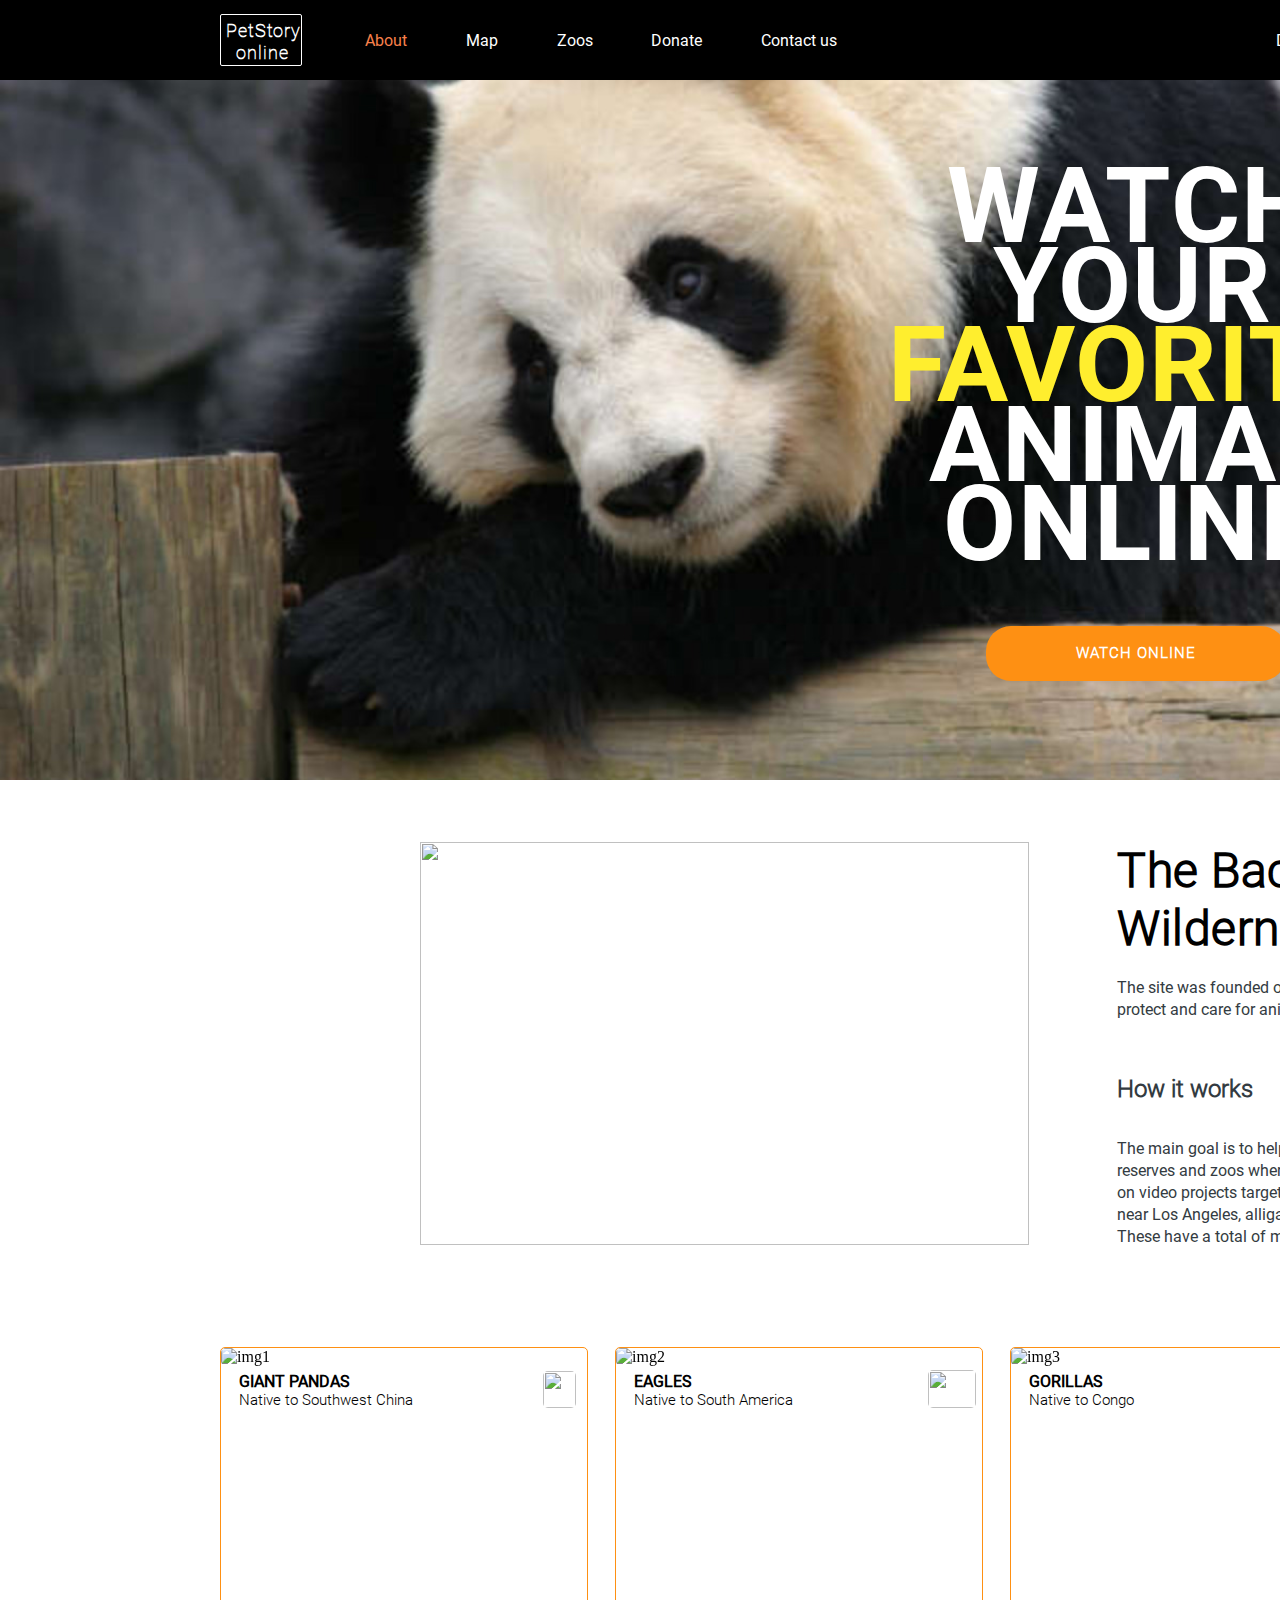
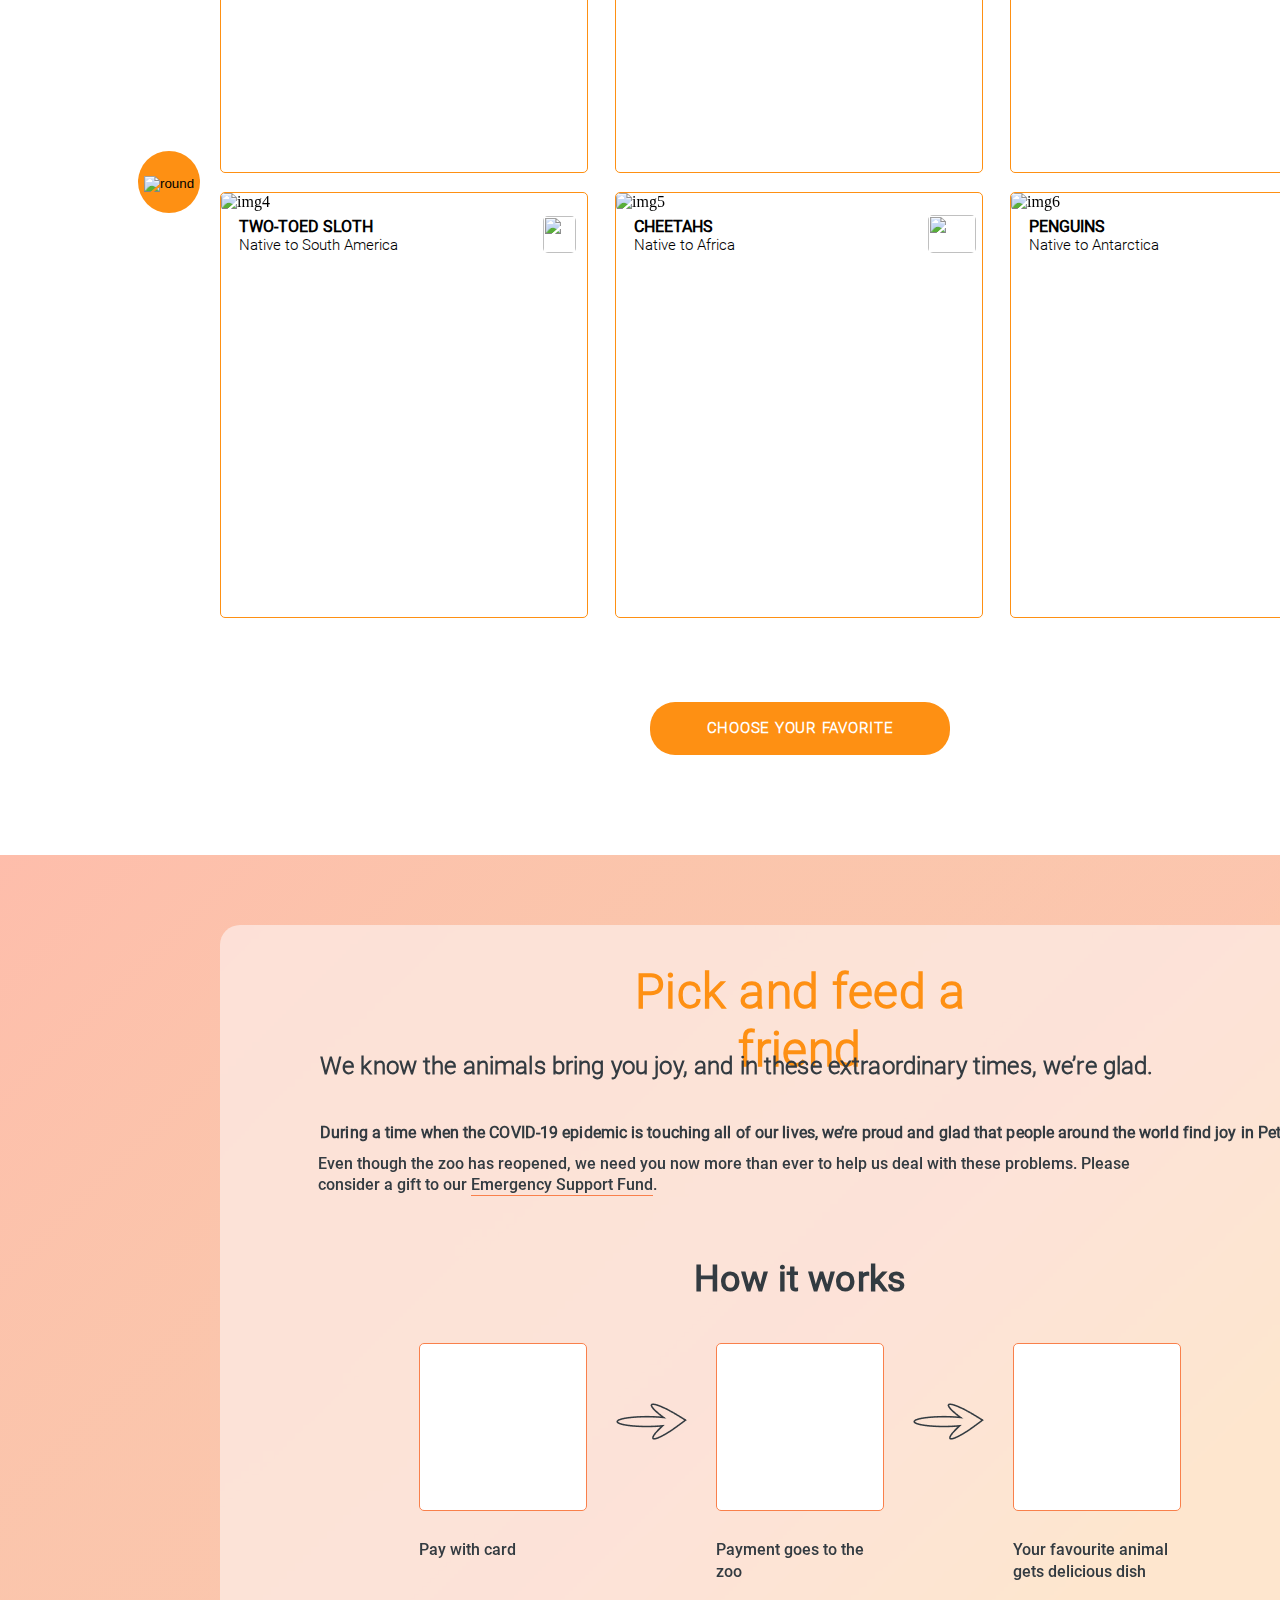
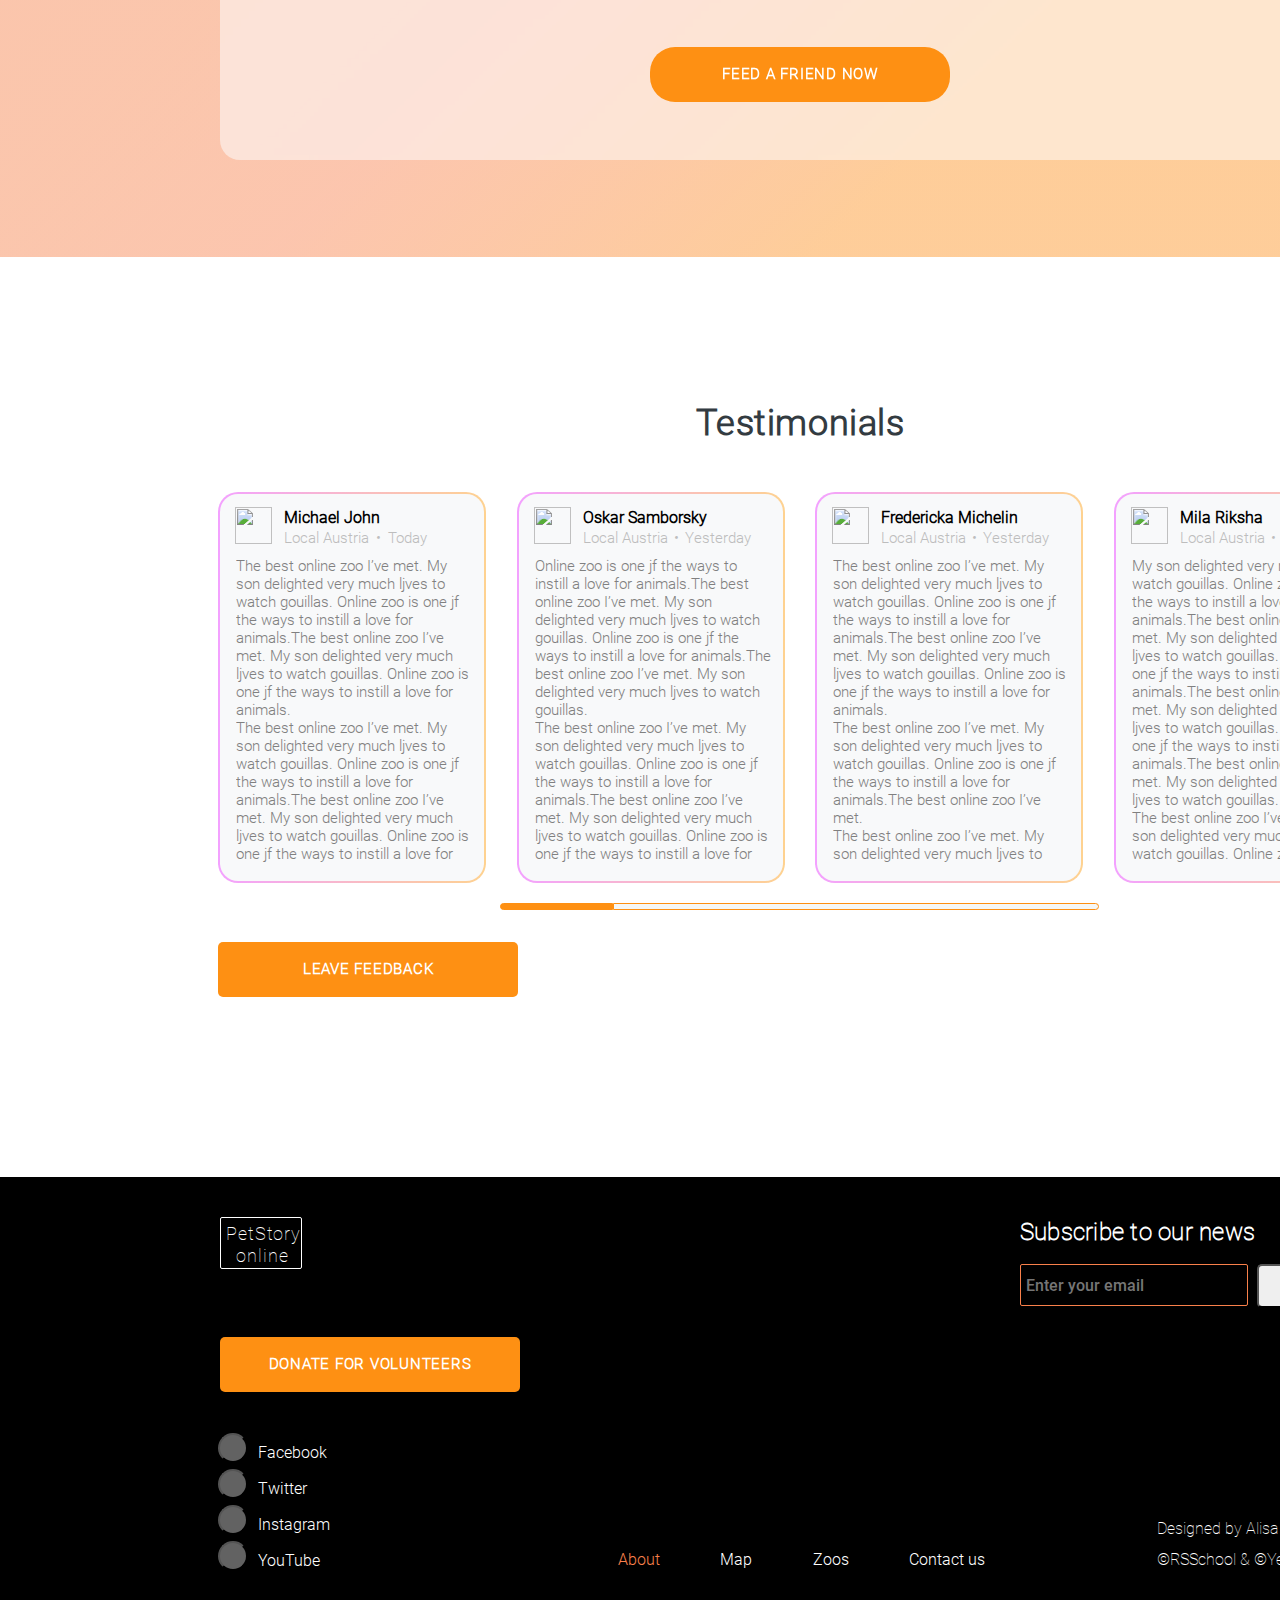
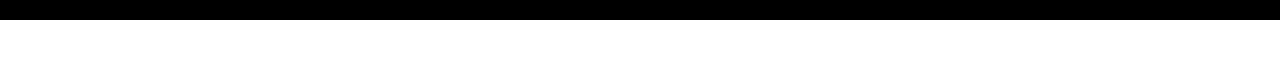
==== commit 2071a49b: "update" ====
--- a/online-zoo/pages/main/index.html
+++ b/online-zoo/pages/main/index.html
@@ -1,508 +1,410 @@
 <!DOCTYPE html>
 <html lang="en">
+  <head>
+    <meta charset="UTF-8" />
+    <meta http-equiv="X-UA-Compatible" content="IE=edge" />
+    <meta name="viewport" content="width=device-width, initial-scale=1.0" />
+    <link rel="stylesheet" href="../../assets/styles/normalize.css" />
+    <link rel="stylesheet" href="../../assets/styles/style.css" />
+    <title>Document</title>
+  </head>
+  <body>
+    <header>
+      <div class="logo-div">
+        <div class="logo" id="logo-anchor">
+          <h1 class="logo-inner">
+            PetStory online
+          </h1>
+          <img class="bamboo-stick" src="../../assets/icons/bamboo.png" alt="">
+        </div>
+      </div>
+      <nav>
+        <ul>
+          <li><a href="" class="highlighted">About</a></li>
+          <li><a href="">Map</a></li>
+          <li><a href="">Zoos</a></li>
+          <li><a href="../donate/index.html">Donate</a></li>
+          <li><a href="">Contact us</a></li>
+        </ul>
+      </nav>
+      <div class="single">
+        <a class="single-p" href="https://www.figma.com/file/ypzT9idgAILaSRVRmDAJxn/online-zoo-3-weeks">Designed by <span>&copy</span></a>
+      </div>
+    </header>
+    <main>
+      <section>
+        <div class="panda-bg">
+          <div class="ellipse-container">
+            <div class="ellipse">
+              <h2 class="main-title">
+                Watch your <span style="color: #ffee2e">favorite</span> animal
+                online
+              </h2>
+            </div>
+          </div>
+          <div class="watch-btn-div">
+            <button class="watch-btn">watch online</button>
+          </div>
+        </div>
+      </section>
+      <section>
+        <div class="wild-world">
+          <div class="wild-world-inner">
+            <img class="man" src="../../assets/images/bamboo-cap.png" alt="" />
+            <div class="wild-world-txt">
+              <div class="wild-world-txt-inner">
+                <h2>The Backstage of the Wilderness World.</h2>
+                <div class="text-story">
+                  <p class="founded marker-one">
+                    The site was founded on the basis of a volunteer movement to
+                    protect and care for animals.
+                  </p>
+                  <h4 class="founded-subtitle marker-two">How it works</h4>
+                  <p class="founded marker-three">
+                    The main goal is to help the animals, as well as the nature
+                    reserves and zoos where they are kept. We are currently
+                    working on video projects targeting pandas in China, eagles
+                    on an island near Los Angeles, alligators in Florida and
+                    gorillas in the Congo. These have a total of more than 1,500
+                    mammals and reptiles.
+                  </p>
+                </div>
+              </div>
+            </div>
+          </div>
+          <img
+            class="flowers"
+            src="../../assets/images/flower_foto1.png"
+            alt=""
+          />
+        </div>
+      </section>
+      <section>
 
-<head>
-  <meta charset="UTF-8">
-  <meta http-equiv="X-UA-Compatible" content="IE=edge">
-  <meta name="viewport" content="width=device-width, initial-scale=1.0">
-  <title>Online-zoo</title>
-  <link rel="shortcut icon" href="../../assets/icons/panda_icon.svg" type="image/x-icon">
-  <link rel="preconnect" href="https://fonts.googleapis.com">
-  <link rel="preconnect" href="https://fonts.gstatic.com" crossorigin>
-  <link href="https://fonts.googleapis.com/css2?family=Roboto:wght@300;400;500;600;700&display=swap" rel="stylesheet">
-  <link rel="stylesheet" href="../../assets/styles/normalize.css">
-  <link rel="stylesheet" href="../main/style.css">
-</head>
+        <div class="catalog-container">
+          <!-- <div class="gvimra"> -->
+          <img class="gvimra" src="../../assets/images/palm.png" alt="" />
+          <!-- </div> -->
+          <div class="catalog-outer">
+            <div class="catalog-inner">
+              <div class="arrow-left">
+                <button class="round-btn">
+                  <img src="../../assets/icons/next-arrow.png" alt="round" />
+                </button>
+              </div>
+              <div class="catalog-grid-outer">
+                <div class="catalog-grid">
+                  <div class="grid-card">
+                    <img src="../../assets/images/pandas.png" alt="img1" />
+                    <div class='overlay'></div>
+                    <div class="catalog-legend">
+                      <div class="catalog-legend-inner">
+                        <h6>giant pandas</h6>
+                        <p>Native to Southwest China</p>
+                      </div>
+                      <img
+                        class="grass"
+                        src="../../assets/icons/banana-bamboo_icon.png"
+                        alt=""
+                      />
+                    </div>
+                  </div>
+                  <div class="grid-card">
+                    <img src="../../assets/images/eagles.png" alt="img2" />
+                    <div class="catalog-legend">
+                      <div class="catalog-legend-inner">
+                        <h6>eagles</h6>
+                        <p>Native to South America</p>
+                      </div>
+                      <img
+                        class="meat"
+                        src="../../assets/icons/meet-fish_icon.png"
+                        alt=""
+                      />
+                    </div>
+                  </div>
+                  <div class="grid-card">
+                    <img src="../../assets/images/gorillaz.png" alt="img3" />
+                    <div class="catalog-legend">
+                      <div class="catalog-legend-inner">
+                        <h6>gorillas</h6>
+                        <p>Native to Congo</p>
+                      </div>
+                      <img
+                        class="grass"
+                        src="../../assets/icons/banana-bamboo_icon.png"
+                        alt=""
+                      />
+                    </div>
+                  </div>
+                  <div class="grid-card">
+                    <img src="../../assets/images/sloth.png" alt="img4" />
+                    <div class="catalog-legend">
+                      <div class="catalog-legend-inner">
+                        <h6>two-toed sloth</h6>
+                        <p>Native to South America</p>
+                      </div>
+                      <img
+                        class="grass"
+                        src="../../assets/icons/banana-bamboo_icon.png"
+                        alt=""
+                      />
+                    </div>
+                  </div>
+                  <div class="grid-card">
+                    <img src="../../assets/images/cheetahs.png" alt="img5" />
+                    <div class="catalog-legend">
+                      <div class="catalog-legend-inner">
+                        <h6>cheetahs</h6>
+                        <p>Native to Africa</p>
+                      </div>
+                      <img
+                        class="meat"
+                        src="../../assets/icons/meet-fish_icon.png"
+                        alt=""
+                      />
+                    </div>
+                  </div>
+                  <div class="grid-card">
+                    <img src="../../assets/images/penguins.png" alt="img6" />
+                    <div class="catalog-legend">
+                      <div class="catalog-legend-inner">
+                        <h6>penguins</h6>
+                        <p>Native to Antarctica</p>
+                      </div>
+                      <img
+                        class="meat"
+                        src="../../assets/icons/meet-fish_icon.png"
+                        alt=""
+                      />
+                    </div>
+                  </div>
+                </div>
+              </div>
+              <div class="arrow-right">
+                <button class="round-btn">
+                  <img src="../../assets/icons/next-arrow2.png" alt="round" />
+                </button>
+              </div>
+            </div>
+            <button class="watch-btn btn-catalog">choose your favorite</button>
+          </div>
+          <!-- <div class="dragon-flower"> -->
+          <img
+            class="dragon-flower"
+            src="../../assets/images/strelitzia.png"
+            alt=""
+          />
+          <!-- </div> -->
+        </div>
+      </section>
+      <section>
+        <div class="friend">
+          <div class="friends-inner">
+            <h2 class="pick">Pick and feed a friend</h2>
+            <h4 class="know">
+              We know the animals bring you joy, and in these extraordinary
+              times, we’re glad.
+            </h4>
+            <h5 class="covid">
+              During a time when the COVID-19 epidemic is touching all of our
+              lives, we’re proud and glad that people around the world find joy
+              in PetStory.
+            </h5>
+            <p class="even">
+              Even though the zoo has reopened, we need you now more than ever
+              to help us deal with these problems. Please consider a gift to our
+              <a class="undeline" href="../donate/index.html">Emergency Support Fund</a>.
+            </p>
+            <h3 class="how">How it works</h3>
+            <div class="trio">
+              <div class="trio-card-outer">
+                <div class="trio-card">
+                  <img src="../../assets/icons/pay.png" alt="" />
+                </div>
+                <p>Pay with card</p>
+              </div>
+              <div class="trio-vector">
+                <img src="../../assets/icons/Vector.png" alt="" />
+              </div>
+              <div class="trio-card-outer">
+                <div class="trio-card">
+                  <img src="../../assets/icons/zoo.png" alt="" />
+                </div>
+                <p>Payment goes to the zoo</p>
+              </div>
+              <div class="trio-vector">
+                <img src="../../assets/icons/Vector.png" alt="" />
+              </div>
+              <div class="trio-card-outer">
+                <div class="trio-card">
+                  <img src="../../assets/icons/monkey.png" alt="" />
+                </div>
+                <p>Your favourite animal gets delicious dish</p>
+              </div>
+            </div>
+            <div class="feed-btn-div">
+              <button class="feed-btn">feed a friend now</button>
+            </div>
+          </div>
+        </div>
+      </section>
+      <section>
+        <div class="testimonials-main-container">
+          <h3 class="testimonial-title">testimonials</h3>
+          <div class="testimonials-container">
+            <div class="testimonials-item">
+              <div class="testimonials-item-container">
+                <img src="../../assets/icons/unknownuser.png" alt="" />
+                <div class="outer-subtitle">
+                  <h6>Michael John</h6>
+                  <div class="subtitle" style="width: 143px;">
+                    <span>Local Austria</span><span>&#x2022</span><span>Today</span>
+                  </div>
+                </div>
+              </div>
+              <p class="test-txt">
+                The best online zoo I’ve met. My son delighted very much ljves to
+                watch gouillas. Online zoo is one jf the ways to instill a love
+                for animals.The best online zoo I’ve met. My son delighted very
+                much ljves to watch gouillas. Online zoo is one jf the ways to
+                instill a love for animals. <br />
+                The best online zoo I’ve met. My son delighted very much ljves to
+                watch gouillas. Online zoo is one jf the ways to instill a love
+                for animals.The best online zoo I’ve met. My son delighted very
+                much ljves to watch gouillas. Online zoo is one jf the ways to
+                instill a love for animals.
+              </p>
+            </div>
+            <div class="testimonials-item">
+              <div class="testimonials-item-container">
+                <img src="../../assets/icons/guy.png" alt="" />
+                <div class="outer-subtitle">
+                  <h6>Oskar Samborsky</h6>
+                  <div class="subtitle">
+                    <span>Local Austria</span><span> &#x2022</span><span>Yesterday</span>
+                  </div>
+                </div>
+              </div>
+              <p class="test-txt">
+                Online zoo is one jf the ways to instill a love for animals.The best online zoo I’ve met. My son delighted very much ljves to watch gouillas. Online zoo is one jf the ways to instill a love for animals.The best online zoo I’ve met. My son delighted very much ljves to watch gouillas.<br/> 
+The best online zoo I’ve met. My son delighted very much ljves to watch gouillas. Online zoo is one jf the ways to instill a love for animals.The best online zoo I’ve met. My son delighted very much ljves to watch gouillas. Online zoo is one jf the ways to instill a love for animals.
+The best online zoo I’ve met. My son delighted very much ljves to watch gouillas. Online zoo is one jf the ways to instill a love for animals.The best online zoo I’ve met. My son delighted very much ljves to watch gouillas. Online zoo is one jf the ways to instill a love for animals.
 
-<body>
-  <div class="shadow"></div>
-  <header class="header">
-    <div class="wrapper header__wrapper">
-      <h1 class="visually-hidden">PetStory Online</h1>
-      <div class="header__logo logo__container">
-        <a class="logo" href="../main/index.html">
-          <p class="logo__text">PetStory online</p>
-          <img class="logo__img" src="../../assets/icons/logo_bamboo.svg" alt="">
-        </a>
+              </p>
+            </div>
+            <div class="testimonials-item">
+              <div class="testimonials-item-container">
+                <img src="../../assets/icons/girl1.png" alt="" />
+                <div class="outer-subtitle">
+                  <h6>Fredericka Michelin</h6>
+                  <div class="subtitle">
+                    <span>Local Austria</span><span> &#x2022</span><span>Yesterday</span>
+                  </div>
+                </div>
+              </div>
+              <p class="test-txt">
+                The best online zoo I’ve met. My son delighted very much ljves to watch gouillas. Online zoo is one jf the ways to instill a love for animals.The best online zoo I’ve met. My son delighted very much ljves to watch gouillas. Online zoo is one jf the ways to instill a love for animals.
+                <br/>The best online zoo I’ve met. My son delighted very much ljves to watch gouillas. Online zoo is one jf the ways to instill a love for animals.The best online zoo I’ve met.<br/>
+                The best online zoo I’ve met. My son delighted very much ljves to watch gouillas. Online zoo is one jf the ways to instill a love for animals.The best online zoo I’ve met. My son delighted very much ljves to watch gouillas. Online zoo is one jf the ways to instill a love for animals.
+
+              </p>
+            </div>
+            <div class="testimonials-item">
+              <div class="testimonials-item-container">
+                <img src="../../assets/icons/girl2.png" alt="" />
+                <div class="outer-subtitle">
+                  <h6>Mila Riksha</h6>
+                  <div class="subtitle">
+                    <span>Local Austria</span><span> &#x2022</span><span>Yesterday</span>
+                  </div>
+                </div>
+              </div>
+              <p class="test-txt">
+                My son delighted very much ljves to watch gouillas. Online zoo is one jf the ways to instill a love for animals.The best online zoo I’ve met. My son delighted very much ljves to watch gouillas. Online zoo is one jf the ways to instill a love for animals.The best online zoo I’ve met. My son delighted very much ljves to watch gouillas. Online zoo is one jf the ways to instill a love for animals.The best online zoo I’ve met. My son delighted very much ljves to watch gouillas.<br/>
+                The best online zoo I’ve met. My son delighted very much ljves to watch gouillas. Online zoo is one jf the ways to instill a love for animals.The best online zoo I’ve met. My son delighted very much ljves to watch gouillas. Online zoo is one jf the ways to instill a love for animals.
+              </p>
+            </div>
+          </div>
+          <div class="gauge">
+            <p class="gauge-btn"></p>
+            <p class="gauge-btn2" ></p>
+          </div>
+          <div class="leaf-feedback-container">
+            <div class="feed-back-btn-div">
+              <button class="watch-btn feed-back-btn">Leave feedback</button>
+            </div>
+            <div class="leaf">
+              <img src="../../assets/images/leav_foto.png" alt="" />
+            </div>
+          </div>
+        </div>
+      </section>
+    </main>
+    <footer>
+      <div class="footer-main-container">
+      <div class="footer-container1">
+        <div class="footer-logo">
+          <div class="logo" id="logo-anchor2">
+            <p class="logo-inner2">
+              PetStory online
+            </p>
+            <img class="bamboo-stick" src="../../assets/icons/bamboo.png" alt="">
+          </div>
+        </div>
+        <div class="footer-btn">
+          <button id='donate-btn' class="watch-btn feed-back-btn">Donate for volunteers</button>
+        </div>
+        <div class="social-media-outer">
+          <div class="social-media">
+            <div class="social-media-item">
+              <button class="tiny-ellipse">
+                <a class="social-media-anchor" href=""> <img src="../../assets/icons/facebook.png" alt="" /></a>
+              </button>
+              <a class="social-media-anchor-add" href="">Facebook</a>
+            </div>
+            <div class="social-media-item">
+              <button class="tiny-ellipse">
+                <a class="social-media-anchor" href=""> <img src="../../assets/icons/tweeter.png" alt="" /></a>
+              </button><a class="social-media-anchor-add" href="">Twitter</a>
+            </div>
+            <div class="social-media-item">
+              <button class="tiny-ellipse">
+                <a class="social-media-anchor" href=""><img src="../../assets/icons/instagram.png" alt="" /></a>
+              </button><a class="social-media-anchor-add" href="">Instagram</a>
+          </div>
+          <div class="social-media-item">
+            <button class="tiny-ellipse">
+              <a class="social-media-anchor" href=""><img src="../../assets/icons/youtube.png" alt="" /></a>
+            </button><a class="social-media-anchor-add" href="">YouTube</a>
+            </div>
+          </div>
+        </div>
       </div>
-      <nav class="navigation header__navigation">
-        <ul class="navigation__list">
-          <li class="navigation__item"><a class="navigation__link navigation__link_active" href="#">About</a>
-          </li>
-          <li class="navigation__item"><a class="navigation__link" href="#">Map</a></li>
-          <li class="navigation__item"><a class="navigation__link" href="#">Zoos</a></li>
-          <li class="navigation__item"><a class="navigation__link" href="../donate/index.html">Donate</a></li>
-          <li class="navigation__item"><a class="navigation__link" href="#">Contact us</a></li>
-        </ul>
-        <div class="navigation__link_end">
-          <a class="navigation__link" href="https://www.figma.com/file/ypzT9idgAILaSRVRmDAJxn/online-zoo-3-weeks"
-            target="_blank">Designed
-            by ©</a>
-        </div>
-      </nav>
-      <div class="hamburger header__hamburger hamburger__open">
-        <span class="hamburger__line"></span>
+      <div class="footer-container2">
+          <nav>
+            <ul>
+              <li><a href="" style="color: #F9804B">About</a></li>
+              <li><a href="">Map</a></li>
+              <li><a href="">Zoos</a></li>
+              <li><a href="">Contact us</a></li>
+            </ul>
+          </nav>
+      </div>
+      <div class="footer-container3">
+        <div class="search-bar">
+          <h4>Subscribe to our news</h4>
+          <input type="email" placeholder="Enter your email" />
+          <button>Submit</button>
+        </div>
+        <div class="author">
+         <a href="https://www.figma.com/file/ypzT9idgAILaSRVRmDAJxn/online-zoo-3-weeks">Designed by Alisa Samborskaya</a>
+         <a href="https://rs.school/" class="copyR">©RSSchool & ©Yem Digital 2021</a>
+          <!-- <p class="copyR">©RSSchool & ©Yem Digital 2021</p> -->
+        </div>
       </div>
     </div>
-    <div class="wrapper burger__menu">
-      <div class="header__logo logo__container">
-        <a class="logo" href="../main/index.html">
-          <p class="logo__text">PetStory online</p>
-          <img class="logo__img" src="../../assets/icons/logo_bamboo_burger.svg" alt="">
-        </a>
-      </div>
-      <nav class="navigation header__navigation">
-        <ul class="navigation__list">
-          <li class="navigation__item"><a class="navigation__link navigation__link_active" href="#">About</a>
-          </li>
-          <li class="navigation__item"><a class="navigation__link" href="#">Map</a></li>
-          <li class="navigation__item"><a class="navigation__link" href="#">Zoos</a></li>
-          <li class="navigation__item"><a class="navigation__link" href="../donate/index.html">Donate</a></li>
-          <li class="navigation__item"><a class="navigation__link" href="#">Contact us</a></li>
-        </ul>
-        <div class="navigation__link_end">
-          <a class="navigation__link" href="https://www.figma.com/file/ypzT9idgAILaSRVRmDAJxn/online-zoo-3-weeks"
-            target="_blank">Designed
-            by ©</a>
-        </div>
-      </nav>
-      <div class="hamburger header__hamburger hamburger__close">
-        <img src="../../assets/images/x_icon_popup.png" alt="close menu">
-      </div>
-    </div>
-  </header>
-  <main>
-    <section class="watch">
-      <div class="wrapper watch__wrapper">
-        <div class="watch__block">
-          <p class="watch__title">Watch your <span>favorite</span> animal online</p>
-        </div>
-        <div class="watch__button">
-          <button class="button button_bordered"><a class="button__link" href="#">watch
-              online</a></button>
-        </div>
-      </div>
-    </section>
-    <section class="backstage">
-      <div class="wrapper backstage__wrapper">
-        <img class="backstage__image" src="../../assets/images/BambooCap.png" alt="Bamboo cap">
-        <div class="backstage__content">
-          <h2 class="backstage__title">The Backstage of the Wilderness World.</h2>
-          <p class="backstage__text backstage__text_line">The site was founded on the basis of a volunteer
-            movement to protect and
-            care for animals.</p>
-          <p class="backstage__subtitle">How it works</p>
-          <p class="backstage__text">The main goal is to help the animals, as well as the
-            nature reserves and zoos where they are kept. We are currently working on video projects
-            targeting pandas in China, eagles on an island near Los Angeles, alligators in Florida and
-            gorillas in the Congo. These have a total of more than 1,500 mammals and reptiles.</p>
-        </div>
-      </div>
-    </section>
-    <section class="pets">
-      <div class="arrow__container">
-        <button class="arrow arrow__prev">
-          <svg width="18" height="10" viewBox="0 0 18 10" fill="none" xmlns="http://www.w3.org/2000/svg">
-            <path
-              d="M5.00179 9.10745L5.10646 9.2094L5.21112 9.10745L5.35128 8.97092L5.46159 8.86347L5.35128 8.75602L1.74841 5.24656L17 5.24656H17.15V5.09656V4.90344V4.75344H17L1.74878 4.75344L5.35129 1.24398L5.46158 1.13653L5.35128 1.02909L5.21112 0.892552L5.10646 0.790595L5.00179 0.892553L0.895334 4.89275L0.785027 5.0002L0.895338 5.10764L5.00179 9.10745Z"
-              fill="white" stroke="white" stroke-width="0.3" />
-          </svg>
-        </button>
-        <button class="arrow arrow__next">
-          <svg width="18" height="10" viewBox="0 0 18 10" fill="none" xmlns="http://www.w3.org/2000/svg">
-            <path
-              d="M12.9982 0.892548L12.8935 0.7906L12.7889 0.892552L12.6487 1.02908L12.5384 1.13653L12.6487 1.24398L16.2516 4.75344H1H0.85V4.90344V5.09656V5.24656H1H16.2512L12.6487 8.75602L12.5384 8.86347L12.6487 8.97091L12.7889 9.10745L12.8935 9.2094L12.9982 9.10745L17.1047 5.10725L17.215 4.9998L17.1047 4.89236L12.9982 0.892548Z"
-              fill="white" stroke="white" stroke-width="0.3" />
-          </svg>
-        </button>
-      </div>
-      <div class="wrapper pets__wrapper">
-        <div class="pets__carousel">
-          <div class="cards__layout active"></div>
-          <div class="cards__layout"></div>
-          <div class="cards__layout"></div>
-        </div>
-        <div class="pets__button">
-          <button class="button button_bordered"><a class="button__link" href="#map">choose your
-              favorite</a></button>
-        </div>
-      </div>
-    </section>
-    <section class="friend">
-      <div class="friend__wrapper">
-        <div class="friend__container">
-          <div class="friend__content">
-            <h2 class="friend__title">Pick and feed a friend</h2>
-            <p class="friend__subtitle"> We know the animals bring you joy, and in these extraordinary
-              times, we’re glad.</p>
-            <p class="friend__desc">During a time when the COVID-19 epidemic is touching all of our lives,
-              we’re
-              proud and glad that
-              people around the world find joy in PatStory.</p>
-            <p class="friend__text">Even though the zoo has reopened, we need you now more than ever to help
-              us deal with these problems. Please consider a gift to our <a class="friend__link"
-                href="../donate/index.html">Emergency Support Fund.</a></p>
-          </div>
-          <h3 class="friend___caption">How it works</h3>
-          <div class="friend__col">
-            <div class="instruction">
-              <span class="icon-square">
-                <span class="ico_pay"></span>
-              </span>
-              <p class="instruction__description">Pay with card</p>
-            </div>
-            <div class="instruction">
-              <span class="icon-square">
-                <span class="ico_zoo"></span>
-              </span>
-              <p class="instruction__description">Payment goes to the zoo</p>
-            </div>
-            <div class="instruction">
-              <span class="icon-square">
-                <span class="ico_monkey"></span>
-              </span>
-              <p class="instruction__description">Your favourite animal gets delicious dish</p>
-            </div>
-          </div>
-          <div class="friend__button">
-            <button class="button button_bordered"><a class="button__link" href="#" onclick="return false;">Feed a
-                friend now</a></button>
-          </div>
-        </div>
-      </div>
-    </section>
-    <section class="testimonials">
-      <div class="wrapper testimonials__wrapper">
-        <h3 class="testimonials__title">Testimonials</h3>
-        <div class="testimonials__container">
-          <div class="feedback" id="0">
-            <div class="feedback__header">
-              <img class="feedback__image" src="../../assets/images/user_icon1.png" alt="user-photo">
-              <div class="feedback__info">
-                <p class="feedback__title">Michael John</p>
-                <p class="feedback__desc">Local Austria&ensp;•&ensp;Today</p>
-              </div>
-            </div>
-            <p class="feedback__text">
-              The best online zoo I’ve met. My son delighted very much ljves to
-              watch gouillas. Online zoo is one jf the ways to instill a love for animals.The best online
-              zoo I’ve met. My son delighted very much ljves to watch gouillas. Online zoo is one jf the
-              ways to instill a love for animals. <br> The best online zoo I’ve met. My son delighted very
-              much ljves to watch gouillas. Online zoo
-              is one jf the ways to instill a love for animals.The best online zoo I’ve met. My son
-              delighted very much ljves to watch gouillas. Online zoo is one jf the ways to instill a love
-              for animals.
-            </p>
-          </div>
-          <div class="feedback" id="1">
-            <div class="feedback__header">
-              <img class="feedback__image" src="../../assets/images/user_icon2.png" alt="user-photo">
-              <div class="feedback__info">
-                <p class="feedback__title">Oskar Samborska</p>
-                <p class="feedback__desc">Local Austria&ensp;•&ensp;Yesterday</p>
-              </div>
-            </div>
-            <p class="feedback__text">
-              Online zoo is one jf the ways to instill a love for animals.The best online zoo I’ve met. My son delighted
-              very much ljves to watch gouillas. Online zoo is one jf the ways to instill a love for animals.The best
-              online zoo I’ve met. My son delighted very much ljves to watch gouillas.
-              <br>
-              The best online zoo I’ve met. My son delighted very much ljves to watch gouillas. Online zoo is one jf the
-              ways to instill a love for animals.The best online zoo I’ve met. My son delighted very much ljves to watch
-              gouillas. Online zoo is one jf the ways to instill a love for animals.
-              <br>
-              The best online zoo I’ve met. My son delighted very much ljves to watch gouillas. Online zoo is one jf the
-              ways to instill a love for animals.The best online zoo I’ve met. My son delighted very much ljves to watch
-              gouillas. Online zoo is one jf the ways to instill a love for animals.
-            </p>
-          </div>
-          <div class="feedback" id="2">
-            <div class="feedback__header">
-              <img class="feedback__image" src="../../assets/images/user_icon3.png" alt="user-photo">
-              <div class="feedback__info">
-                <p class="feedback__title">Fredericka Michelin</p>
-                <p class="feedback__desc">Local Austria&ensp;•&ensp;Yesterday</p>
-              </div>
-            </div>
-            <p class="feedback__text">
-              The best online zoo I’ve met. My son delighted very much ljves to watch gouillas. Online zoo
-              is one jf the ways to instill a love for animals.The best online zoo I’ve met. My son
-              delighted very much ljves to watch gouillas. Online zoo is one jf the ways to instill a love
-              for animals.
-              <br> The best online zoo I’ve met. My son delighted very much ljves to watch gouillas.
-              Online zoo is one jf the ways to instill a love for animals.The best online zoo I’ve met.
-              <br> The best online zoo I’ve met. My son delighted very much ljves to watch gouillas.
-              Online zoo is one jf the ways to instill a love for animals.The best online zoo I’ve met. My
-              son delighted very much ljves to watch gouillas. Online zoo is one jf the ways to instill a
-              love for animals.
-            </p>
-          </div>
-          <div class="feedback" id="3">
-            <div class="feedback__header">
-              <img class="feedback__image" src="../../assets/images/user_icon4.png" alt="user-photo">
-              <div class="feedback__info">
-                <p class="feedback__title">Mila Riksha</p>
-                <p class="feedback__desc">Local Austria&ensp;•&ensp;Yesterday</p>
-              </div>
-            </div>
-            <p class="feedback__text">
-              My son delighted very much ljves to watch gouillas. Online zoo is one jf the ways to instill
-              a love for animals.The best online zoo I’ve met. My son delighted very much ljves to watch
-              gouillas. Online zoo is one jf the ways to instill a love for animals.The best online zoo
-              I’ve met. My son delighted very much ljves to watch gouillas. Online zoo is one jf the ways
-              to instill a love for animals.The best online zoo I’ve met. My son delighted very much ljves
-              to watch gouillas.
-              <br> The best online zoo I’ve met. My son delighted very much ljves to watch gouillas.
-              Online zoo is one jf the ways to instill a love for animals.The best online zoo I’ve met. My
-              son delighted very much ljves to watch gouillas. Online zoo is one jf the ways to instill a
-              love for animals.
-            </p>
-          </div>
-          <div class="feedback" id="4">
-            <div class="feedback__header">
-              <img class="feedback__image" src="../../assets/images/user_icon5.png" alt="user-photo">
-              <div class="feedback__info">
-                <p class="feedback__title">Kirill Rybasov</p>
-                <p class="feedback__desc">Local Austria&ensp;•&ensp;Yesterday</p>
-              </div>
-            </div>
-            <p class="feedback__text">
-              Online zoo is one jf the ways to instill a love for animals.The best online zoo I’ve met. My
-              son delighted very much ljves to watch gouillas. Online zoo is one jf the ways to instill a
-              love for animals.The best online zoo I’ve met. My son delighted very much ljves to watch
-              gouillas.
-              <br> The best online zoo I’ve met. My son delighted very much ljves to watch gouillas.
-              Online zoo is one jf the ways to instill a love for animals.The best online zoo I’ve met. My
-              son delighted very much ljves to watch gouillas. Online zoo is one jf the ways to instill a
-              love for animals.
-            </p>
-          </div>
-          <div class="feedback" id="5">
-            <div class="feedback__header">
-              <img class="feedback__image" src="../../assets/images/user_icon1.png" alt="user-photo">
-              <div class="feedback__info">
-                <p class="feedback__title">Tom Cruise</p>
-                <p class="feedback__desc">USA&ensp;•&ensp;2 days ago</p>
-              </div>
-            </div>
-            <p class="feedback__text">
-              The best online zoo I’ve met. My son delighted very much ljves to
-              watch gouillas. Online zoo is one jf the ways to instill a love for animals.The best online
-              zoo I’ve met. My son delighted very much ljves to watch gouillas. Online zoo is one jf the
-              ways to instill a love for animals. <br> The best online zoo I’ve met. My son delighted very
-              much ljves to watch gouillas. Online zoo
-              is one jf the ways to instill a love for animals.The best online zoo I’ve met. My son
-              delighted very much ljves to watch gouillas. Online zoo is one jf the ways to instill a love
-              for animals.
-            </p>
-          </div>
-          <div class="feedback" id="6">
-            <div class="feedback__header">
-              <img class="feedback__image" src="../../assets/images/user_icon4.png" alt="user-photo">
-              <div class="feedback__info">
-                <p class="feedback__title">Diane Kruger</p>
-                <p class="feedback__desc">Germany&ensp;•&ensp;Yesterday</p>
-              </div>
-            </div>
-            <p class="feedback__text">
-              Online zoo is one jf the ways to instill a love for animals.The best
-              online zoo I’ve met. My son delighted very much ljves to watch gouillas. Online zoo is one
-              jf the ways to instill a love for animals.The best online zoo I’ve met. My son delighted
-              very much ljves to watch gouillas. <br> The best online zoo I’ve met. My son delighted very
-              much ljves to watch gouillas. Online zoo is one jf the ways to instill a love for
-              animals.The best online zoo I’ve met. My son delighted very much ljves to watch gouillas.
-              Online zoo is one jf the ways to instill a love for animals. <br> The best online zoo I’ve
-              met. My son delighted very much ljves to watch gouillas. Online zoo
-              is one jf the ways to instill a love for animals.The best online zoo I’ve met. My son
-              delighted very much ljves to watch gouillas. Online zoo is one jf the ways to instill a love
-              for animals.
-            </p>
-          </div>
-          <div class="feedback" id="7">
-            <div class="feedback__header">
-              <img class="feedback__image" src="../../assets/images/user_icon2.png" alt="user-photo">
-              <div class="feedback__info">
-                <p class="feedback__title">Jack Nicholson</p>
-                <p class="feedback__desc">USA&ensp;•&ensp;Yesterday</p>
-              </div>
-            </div>
-            <p class="feedback__text">
-              The best online zoo I’ve met. My son delighted very much ljves to watch gouillas. Online zoo
-              is one jf the ways to instill a love for animals.The best online zoo I’ve met. My son
-              delighted very much ljves to watch gouillas. Online zoo is one jf the ways to instill a love
-              for animals.
-              <br> The best online zoo I’ve met. My son delighted very much ljves to watch gouillas.
-              Online zoo is one jf the ways to instill a love for animals.The best online zoo I’ve met.
-              <br> The best online zoo I’ve met. My son delighted very much ljves to watch gouillas.
-              Online zoo is one jf the ways to instill a love for animals.The best online zoo I’ve met. My
-              son delighted very much ljves to watch gouillas. Online zoo is one jf the ways to instill a
-              love for animals.
-            </p>
-          </div>
-          <div class="feedback" id="8">
-            <div class="feedback__header">
-              <img class="feedback__image" src="../../assets/images/user_icon4.png" alt="user-photo">
-              <div class="feedback__info">
-                <p class="feedback__title">Mila Riksha</p>
-                <p class="feedback__desc">Local Austria&ensp;•&ensp;Yesterday</p>
-              </div>
-            </div>
-            <p class="feedback__text">
-              My son delighted very much ljves to watch gouillas. Online zoo is one jf the ways to instill
-              a love for animals.The best online zoo I’ve met. My son delighted very much ljves to watch
-              gouillas. Online zoo is one jf the ways to instill a love for animals.The best online zoo
-              I’ve met. My son delighted very much ljves to watch gouillas. Online zoo is one jf the ways
-              to instill a love for animals.The best online zoo I’ve met. My son delighted very much ljves
-              to watch gouillas.
-              <br> The best online zoo I’ve met. My son delighted very much ljves to watch gouillas.
-              Online zoo is one jf the ways to instill a love for animals.The best online zoo I’ve met. My
-              son delighted very much ljves to watch gouillas. Online zoo is one jf the ways to instill a
-              love for animals.
-            </p>
-          </div>
-          <div class="feedback" id="9">
-            <div class="feedback__header">
-              <img class="feedback__image" src="../../assets/images/user_icon4.png" alt="user-photo">
-              <div class="feedback__info">
-                <p class="feedback__title">Oskar Samborska</p>
-                <p class="feedback__desc">Local Austria&ensp;•&ensp;Yesterday</p>
-              </div>
-            </div>
-            <p class="feedback__text">
-              Online zoo is one jf the ways to instill a love for animals.The best online zoo I’ve met. My
-              son delighted very much ljves to watch gouillas. Online zoo is one jf the ways to instill a
-              love for animals.The best online zoo I’ve met. My son delighted very much ljves to watch
-              gouillas.
-              <br> The best online zoo I’ve met. My son delighted very much ljves to watch gouillas.
-              Online zoo is one jf the ways to instill a love for animals.The best online zoo I’ve met. My
-              son delighted very much ljves to watch gouillas. Online zoo is one jf the ways to instill a
-              love for animals.
-            </p>
-          </div>
-          <div class="feedback" id="10">
-            <div class="feedback__header">
-              <img class="feedback__image" src="../../assets/images/user_icon5.png" alt="user-photo">
-              <div class="feedback__info">
-                <p class="feedback__title">David Smith</p>
-                <p class="feedback__desc">Canada&ensp;•&ensp;Yesterday</p>
-              </div>
-            </div>
-            <p class="feedback__text">
-              Online zoo is one jf the ways to instill a love for animals.The best online zoo I’ve met. My
-              son delighted very much ljves to watch gouillas. Online zoo is one jf the ways to instill a
-              love for animals.The best online zoo I’ve met. My son delighted very much ljves to watch
-              gouillas.
-              <br> The best online zoo I’ve met. My son delighted very much ljves to watch gouillas.
-              Online zoo is one jf the ways to instill a love for animals.The best online zoo I’ve met. My
-              son delighted very much ljves to watch gouillas. Online zoo is one jf the ways to instill a
-              love for animals.
-            </p>
-          </div>
-        </div>
-        <label class="testimonials__label" for="slider__testimonial">
-          <input class="testimonials__input" type="range" min="0" max="7" step="1" value="0" id="slider__testimonial">
-        </label>
-        <div class="testimonials__button">
-          <button class="button button__testimonials"><a class="button__link" href="#" onclick="return false;">leave
-              feedback</a></button>
-        </div>
-      </div>
-    </section>
-    <div class="popup popup__wrapper">
-      <div class="popup__container">
-        <img class="feedback__close_popup" src="../../assets/images/x_icon_popup.png" alt="close popup">
-        <div class="feedback feedback_popup">
-          <div class="feedback__header feedback__header_popup">
-            <img class="feedback__image feedback__image_popup">
-            <div class="feedback__info">
-              <p class="feedback__title feedback__title_popup"></p>
-              <p class="feedback__desc feedback__desc_popup"></p>
-            </div>
-          </div>
-          <p class="feedback__text feedback__text_popup"></p>
-        </div>
-      </div>
-    </div>
-  </main>
-  <footer class="footer">
-    <div class="wrapper">
-      <div class="footer__header">
-        <div class="footer__logo logo__container logo__container_footer">
-          <a class="logo" href="../main/index.html">
-            <p class="logo__text logo__text_footer">PetStory online</p>
-            <img class="logo__img logo__img_footer" src="../../assets/icons/logo_bamboo.svg" alt="">
-          </a>
-        </div>
-        <form class="subscribe" id="subscribe">
-          <p class="subscribe__title">Subscribe to our news</p>
-          <input class="subscribe__input" type="email" placeholder="Enter your email" required>
-          <button class="subscribe__button" type="submit">Submit</button>
-        </form>
-      </div>
-
-      <div class="footer__button">
-        <button class="button"><a class="button__link" href="../donate/index.html">donate for
-            volunteers</a></button>
-      </div>
-
-      <div class="footer__nav-wrap">
-        <ul class="social footer__social">
-          <li class="social__item">
-            <a class="social__link" href="https://ru-ru.facebook.com/">
-              <span class="social__icon">
-                <span class="icon icon-facebook"></span>
-              </span>
-              <span class="social__text">Facebook</span>
-            </a>
-          </li>
-          <li class="social__item">
-            <a class="social__link" href="https://twitter.com/">
-              <span class="social__icon">
-                <span class="icon icon-twitter"></span>
-              </span>
-              <span class="social__text">Twitter</span>
-            </a>
-          </li>
-          <li class="social__item">
-            <a class="social__link" href="https://www.instagram.com/">
-              <span class="social__icon">
-                <span class="icon icon-instagram"></span>
-              </span>
-              <span class="social__text">Instagram</span>
-            </a>
-          </li>
-          <li class="social__item">
-            <a class="social__link" href="https://www.youtube.com/">
-              <span class="social__icon">
-                <span class="icon icon-YouTube"></span>
-              </span>
-              <span class="social__text">YouTube</span>
-            </a>
-          </li>
-        </ul>
-        <nav class="navigation footer__navigation">
-          <ul class="navigation__list">
-            <li class="navigation__item navigation__item_footer"><a class="navigation__link navigation__link_active"
-                href="#">About</a>
-            </li>
-            <li class="navigation__item navigation__item_footer"><a class="navigation__link" href="#"
-                onclick="return false;">Map</a></li>
-            <li class="navigation__item navigation__item_footer"><a class="navigation__link" href="#"
-                onclick="return false;">Zoos</a></li>
-            <li class="navigation__item navigation__item_footer"><a class="navigation__link" href="#"
-                onclick="return false;">Contact us</a></li>
-          </ul>
-        </nav>
-        <div class="copyrigh">
-          <p class="copyrigh__text"><a href="https://github.com/nataliyasamkevich" target="_blank">Designed by
-              Alisa Samborskaya</a></p>
-          <p class="copyrigh__text"><a href="https://rs.school/" target="_blank">©RSSchool & ©Yem Digital
-              2021</a></p>
-        </div>
-      </div>
-    </div>
-  </footer>
-  <script type="module" src="../main/script.js"></script>
-</body>
-
+    </footer>
+    <script src="./script.js"></script>
+  </body>
 </html>--- a/online-zoo/assets/styles/style.css
+++ b/online-zoo/assets/styles/style.css
@@ -0,0 +1,979 @@
+@font-face {
+	font-family: "Roboto-200";
+	src: url('../fonts/Roboto-Thin.ttf');
+	font-weight: normal;
+	font-style: normal;
+}
+@font-face {
+	font-family: "Roboto-300";
+	src: url('../fonts/Roboto-Light.ttf');
+	font-weight: normal;
+	font-style: normal;
+}
+@font-face {
+	font-family: "Roboto-400";
+	src: url('../fonts/Roboto-Medium.ttf');
+	font-weight: normal;
+	font-style: normal;
+}
+
+@font-face {
+	font-family: "Roboto-500";
+	src: url('../fonts/Roboto-Regular.ttf');
+	font-weight: normal;
+	font-style: normal;
+}
+
+@font-face {
+	font-family: "Roboto-700";
+	src: url('../fonts/Roboto-Bold.ttf');
+	font-weight: normal;
+	font-style: normal;
+}
+
+
+*{
+	margin: 0;
+    padding: 0;
+    box-sizing: border-box;
+}
+
+body{
+    width: 1600px;
+    margin: auto;
+    overflow-x: hidden;
+}
+
+header{
+    height: 80px;
+    background: #000000;
+    width: 100%;
+    display: flex;
+    align-items: center;
+        font-family: "Roboto-500";
+    font-size: 16px;
+    font-weight: 500;
+    letter-spacing: 0.0em;
+}
+
+.logo-div{
+    /* flex: 0.91; */
+    width: 302px;
+    display: flex;
+    justify-content: flex-end;
+}
+
+.bamboo-stick{
+    position: absolute;
+    top: 43%;
+    left: 9%;
+}
+
+.logo{
+    width: 82px;
+    height: 52px;
+    border: 1px solid #FFFFFF;
+    border-radius: 2px;
+    position: relative;
+    cursor: pointer;
+}
+
+
+
+.logo-inner{
+    text-align: center;
+    line-height: 120%;
+    margin: 5px 0 0 5px;
+    letter-spacing: 0.05em;
+    font-family: "Roboto-200";
+    font-size: 18px;
+    width: 73px;
+    height: 45px;
+    color:#FFFFFF;
+}
+.logo-inner2{
+    text-align: center;
+    line-height: 120%;
+    margin: 5px 0 0 5px;
+    letter-spacing: 0.05em;
+    font-family: "Roboto-200";
+    font-size: 18px;
+    width: 73px;
+    height: 45px;
+    color:#FFFFFF;
+}
+.single{
+    /* flex: 1; */
+    width: 551px;
+    display: flex;
+    /* display: inline; */
+    justify-content: flex-end;
+    color: white;
+    /* border: 1px solid white; */
+    
+}
+.single-p{
+    cursor: pointer;
+    width: 120px;
+    text-align: center;
+    color: #FFFFFF;
+    text-decoration: none;
+}
+
+.single-p:hover{
+    color: #F9804B; 
+}
+
+nav ul li a:hover{
+    color: #F9804B;
+}
+nav{
+    padding-left: 63px;
+    /* border: 1px solid white; */
+    width: 535px;
+    /* flex: 2.9; */
+    background-color: #000000;
+    height: 80px;
+    color: #FFFFFF;
+    z-index: 7;
+    display: flex;
+    justify-content: flex-end;
+}
+
+ul{
+    width: 536px;
+    display: flex;
+    justify-content: space-between;
+    align-items: center;
+}
+
+nav ul li {
+    list-style-type: none;
+}
+
+nav ul li a{
+    color: #FFFFFF;
+    text-decoration: none;
+    cursor: pointer;
+}
+
+.highlighted{
+    color: #F9804B;
+}
+
+.panda-bg{
+    background-image: url('../../assets/images/GiantPanda.png');
+    background-repeat: no-repeat;
+    background-position: center;
+    background-position-y: -80px;
+    height: 715px;
+}
+
+.ellipse-container{
+    width: 1275px; 
+    height: 478px; 
+    display: flex;
+    justify-content:flex-end;
+    align-items: flex-end;
+}
+
+.ellipse{
+    background-image: url('../../assets/images/Ellipse6.png');
+    width: 465px; 
+    height: 465px; 
+    background-position: center;
+    background-repeat: no-repeat; 
+    background-size: cover;
+}
+
+
+.main-title{
+    margin: 74px 0 0 72px;
+    font-family: "Roboto-700";
+    font-style: normal;
+    font-weight: 700;
+    font-size: 106px;
+    line-height: 75%;
+    text-align: center;
+    text-transform: uppercase;
+    width: 500.31px;
+    height: 400px;
+    color: #FFFFFF;
+    display: inline-block;
+}
+h2{
+    font-family: "Roboto-300";
+    font-size: 48px;
+    line-height: 58px;
+    letter-spacing: 0.01em;
+    text-align: left;
+}
+
+h6{
+    text-transform: uppercase;
+}
+
+.watch-btn-div{
+    width: 972px;
+    height: 190px;
+    margin: auto;
+    display: flex;
+    justify-content: flex-end;
+    align-items: center;
+}
+.watch-btn{
+    cursor: pointer;
+    letter-spacing: 1px;
+    float: right;
+    height: 55px;
+    width: 300px;
+    font-family: "Roboto-300";
+    font-weight: bolder;
+    font-size: 15px;
+    padding: 10px;
+    /* background-image:  linear-gradient(#F9804B, #FE9013); */
+    background-color:#FE9013;
+    color: #FFFFFF;
+    text-align: center;
+    text-transform: uppercase;
+    font-size: 15px;
+    line-height: 140%;
+    border-radius: 25px;
+    border: none;
+}
+
+.watch-btn:hover{
+    background-color:#F9804B;
+}
+
+.wild-world{
+    display: flex;
+    align-items: center;
+    justify-content: flex-end;
+}
+
+.wild-world-inner{
+    display: flex;
+    justify-content: space-evenly;
+    align-items: flex-end;
+    width: 1190px;
+    height: 450px;
+}
+
+.man{
+    height: 403px;
+    width: 609px;
+}
+
+.flowers{
+    max-height: 605px;
+    max-width: 293px;
+}
+
+.wild-world-txt{
+    display: flex;
+    justify-content: flex-end;
+    width: 552px;
+    height: 403px;
+}
+
+
+.wild-world-txt-inner{
+    display: flex;
+    flex-direction: column; 
+    width: 473px;
+    height: 403px;
+}
+
+h4{
+    text-align: left;
+    height: 42px;
+    width: 465px;
+    font-family: "Roboto-300";
+    font-size: 24px;
+    line-height: 21px;
+    letter-spacing: 0em;
+    text-align: left;
+    color:#333B41;
+}
+
+.founded{
+    height: 42px;
+    width: 465px;
+    font-family: "Roboto-500";
+    font-size: 16px;
+    font-weight: 400;
+    line-height: 22px;
+    letter-spacing: 0em;
+    text-align: left;
+    color:#333B41;
+}
+
+.text-story{
+    display: flex;
+    flex-direction: column;
+    width: 100%;
+    height: 100%;
+}
+
+.marker-one{
+    flex: 0.67;
+    display: flex;
+    flex-direction: column;
+    justify-content: center;
+}
+
+.marker-two{
+    display: flex;
+    flex-direction: column;
+    justify-content: center;
+    flex: 0.8;
+}
+
+.marker-three{
+    flex: 0.87;
+}
+
+.round-btn{
+    width: 62px;
+    height: 62px;
+    /* background-image:  linear-gradient(#F9804B, #FE9013); */
+    background-color: #FE9013;
+    border-radius: 50%;
+    border: none;
+    cursor: pointer;
+}
+
+.round-btn:hover {
+    background-color: #F9804B;
+}
+
+
+.gvimra{
+    align-self: flex-end;
+}
+.catalog-container{
+    display: flex;
+    justify-content: space-between;
+    position: relative;
+    border-radius: 0px;
+    height: 1210px;
+    width: 100%;
+    margin: auto;
+}
+
+.catalog-outer{
+    position: absolute;
+    top: 72px;
+    left: 0;
+    display: flex;
+    flex-direction: column;
+    align-items: center;
+    height: 1038px;
+    width: 100%;
+}
+.arrow-left{
+    margin-right: 20px ;
+    display: flex;
+    justify-content: flex-end;
+    height: 72px;
+    flex: 0.35;
+    cursor: pointer;
+}
+.arrow-right{
+    margin-left: 20px ;
+    display: flex;
+    justify-content: flex-start;
+    height: 72px;
+    flex: 0.35;
+    cursor: pointer;
+}
+.catalog-inner{
+    height: 1000px;
+    width: 100%;
+    margin: auto;
+    display: flex;
+    justify-content: space-between;
+    justify-content: center;
+    align-items: center;
+}
+
+.catalog-grid-outer{
+    flex: 1;
+    display: flex;
+    flex-direction: column;
+    align-items: center;
+}
+
+.catalog-grid{
+    height: 880px;
+    width: 1160px;
+    justify-self: flex-start;
+    display: grid;
+    grid-template-columns: repeat(3, 1fr);
+    gap: 25px;
+    row-gap: 10px;
+}
+
+.grid-card{
+    border: 1px solid #FE9013;
+    height: 426px;
+    width: 368px;
+    border-radius: 5px;
+    position: relative;
+    cursor: pointer;
+}
+
+.grid-card img{
+    position: relative;
+    border-radius: 5px;
+    -webkit-filter: brightness(100%);
+	-moz-filter: brightness(100%);
+	-o-filter: brightness(100%);
+	-ms-filter: brightness(100%);
+	filter: brightness(100%);
+}
+.grass{
+    margin: 5px 0 0 10px;
+    height: 37px;
+    width: 33px;
+}
+.meat{
+    margin-top: 4px;
+    height: 38px;
+    width: 48px;
+}
+
+.catalog-legend{
+    display: flex;
+    width: 100%;
+    
+}
+
+.catalog-legend-inner{
+    width: 312px;
+    padding: 6px 0 0 18px;
+}
+
+.catalog-legend-inner h6{
+    font-family: "Roboto-500";
+    font-size: 16px;
+    width: 312px;
+}
+.catalog-legend-inner p{
+    font-family: "Roboto-300";
+    font-size: 15px;
+    width: 312px;
+}
+
+.btn-catalog{
+    margin-top: 46px;
+    letter-spacing: 0.05em;
+    text-align: center;
+}
+
+.dragon-flower{
+    align-self: flex-end;
+}
+
+.friend{
+    background-image: linear-gradient(
+        315.75deg,
+        rgba(254, 210, 144, 0.7) 30.06%,
+        #febdab 100.95%,
+        rgba(254, 210, 144, 0.7) 106.36%
+      ),
+      linear-gradient(
+        315.75deg,
+        rgba(254, 189, 171, 0.74) 30.06%,
+        rgba(243, 169, 248, 0.66) 50.74%,
+        #e0d8f0 80.49%,
+        #eaf7fe 127.9%,
+        #eaf7fe 149.54%
+      ),
+      linear-gradient(
+        315.75deg,
+        rgba(254, 189, 171, 0.74) 30.06%,
+        rgba(243, 169, 248, 0.66) 50.74%,
+        #e0d8f0 80.49%,
+        #eaf7fe 127.9%,
+        #eaf7fe 149.54%
+      );
+    height: 1002px;
+    width: 1600px;
+    margin: auto;
+    padding: 70px;
+}
+
+.friends-inner{
+    margin: auto;
+    height: 835px;
+    width: 1160px;
+    background: rgba(253, 253, 255, 0.52);
+    backdrop-filter: blur(2px);
+    border-radius: 20px;
+    /* opacity: 0.8; */
+    padding: 30px;
+}
+
+.pick{
+    color:#FE9013;
+    text-align: center;
+    width: 463px;
+    height: 58px;
+    margin: auto;
+    margin-top: 8px;
+}
+
+.know{
+    /* text-align: left; */
+    font-size: 24px;
+    letter-spacing: 0.006em;
+    width: 844px;
+    height: 29px;
+    margin: 35px 0 0 70px;
+    color: #333B41;
+    /* background:  linear-gradient(#FEBDAB 100% , #FED290 70%);
+    -webkit-background-clip: text;
+    -webkit-text-fill-color: transparent;
+    background-clip: text; */
+}
+
+.covid{
+    font-family: "Roboto-500";
+    font-size: 16px;
+    text-align: center;
+    width: 100%;
+    margin: 38px 0 0 21px;
+    letter-spacing: 0.006em;
+    color: #333B41
+}
+
+.even{
+    font-family: "Roboto-400";
+    font-size: 16px;
+    /* text-align: center; */
+    width: 875px;
+    height: 42px;
+    line-height: 130%;
+    margin: 12px 0 0 68px;
+    letter-spacing: 0;
+    color: #333B41;
+}
+
+.undeline{
+    color: #333B41;
+    text-decoration: underline #F9804B;
+    text-underline-offset: 5px;
+    cursor: pointer;
+}
+.how{
+    font-family: "Roboto-500";
+    font-size: 36px;
+    text-align: center;
+    width: 309px;
+    height: 47px;
+    margin: auto;
+    margin-top: 62px;
+    letter-spacing: 0.006em;
+    color: #333B41;
+}
+
+
+.trio{
+    display: flex;
+    width: 762px;
+    margin: auto;
+    margin-top: 38px;
+    justify-content: space-between;
+    
+}
+
+.trio-card{
+    height: 168px;
+    width: 168px;
+    border-radius: 5px;
+    border: 1px solid #F9804B;
+    display: flex;
+    justify-content: center;
+    align-items: center;
+    background-color: #FFFFFF;
+}
+
+.trio-vector{
+    margin: 60px 0 0 0;
+}
+
+.trio-card-outer p{
+    margin-top: 28px;
+    font-family: "Roboto-400";
+    line-height: 22px;
+    height: 46px;
+    width: 168px;
+    color: #333B41;
+}
+.feed-btn-div{
+    width: 100%;
+    height: 178px;
+    display: flex;
+    justify-content: center;
+    align-items: center;
+}
+.feed-btn{
+    cursor: pointer;
+    letter-spacing: 0.05em;
+    float: right;
+    height: 55px;
+    width: 300px;
+    font-family: "Roboto-300";
+    font-weight: bolder;
+    font-size: 15px;
+    padding: 10px;
+    /* background-image:  linear-gradient(#F9804B, #FE9013); */
+    background-color:#FE9013;
+    color: #FFFFFF;
+    text-align: center;
+    text-transform: uppercase;
+    font-size: 15px;
+    line-height: 140%;
+    border-radius: 25px;
+    border: none;
+   
+}
+
+.feed-btn:hover {
+    background-color:#F9804B;
+}
+
+.testimonial-title{
+    letter-spacing: 0.015em;
+    text-transform: capitalize;
+    font-family: "Roboto-300";
+    font-size: 36px;
+    color:#333B41;
+    text-align: center;
+    width: 463px;
+    height: 58px;
+    margin: auto;
+    margin-top: 145px;
+}
+.testimonials-main-container{
+    width: 100%;
+    height: 775px;
+}
+.testimonials-container{
+    background-color: #FFFFFF;
+    width: 1164px;
+    height: 390px;
+    display: flex;
+    justify-content: space-between;
+    margin: auto;
+    margin-top: 32px;
+}
+
+
+.testimonials-item{
+    border-radius: 20px;
+    padding: 10px;
+    background-color: lightgrey;
+    height: 391px;
+    width: 268px;
+    overflow-y: hidden;
+    border: 1px solid orange;
+    background: #F1F3F2;
+    border-radius: 20px;
+    background: linear-gradient(#f8f9fa, #f8f9fa) padding-box,
+    linear-gradient(to right, #f3a1ff, #fed290) border-box;
+    border: 2px solid transparent;
+}
+
+.testimonials-item-container{
+    margin: 3px 0 0 5px;
+    display: flex;
+}
+
+.testimonials-item-container img{
+    height: 37px;
+    width: 37px;
+}
+
+.outer-subtitle{
+    margin: 1px 0 0 12px;
+    display: flex;
+    flex-direction: column;
+}
+
+.outer-subtitle h6{
+    text-transform: capitalize;
+    color: #000000;
+    font-family: "Roboto-300";
+    font-size: 16px;
+    width: 150px;
+}
+.subtitle{
+    margin: 2px 0 0 0;
+    font-family: 'Roboto-300';
+    font-size: 15px;
+    color: #BDBDBD;
+    width: 168px;
+    display: flex;
+    justify-content: space-between;
+}
+
+.test-txt{
+    margin: 10px 0 0 6px;
+    font-family: "Roboto-300";
+    font-size: 15px;
+    line-height: 18px;
+    letter-spacing: 0em;
+    color: gray;
+    height: 307px;
+    overflow-y: hidden;
+    width: 237px;
+}
+
+.testimonial-card{
+    height: 391px;
+    width: 268px;
+    border-radius: 20px;
+}
+
+.gauge-btn{
+    margin: 21px 0 0 50px;
+    border-top-left-radius: 5px;
+    border-bottom-left-radius: 5px;
+    border: 1px solid #FE9013;
+     width: 113px; 
+     height: 7px;
+     display: block;
+     background-color: #FE9013;
+}
+
+.gauge-btn:hover{
+    background-color: #F9804B;   
+    border: 1px solid #F9804B;
+}
+.gauge-btn2{
+    margin: 21px 0 0 0;
+    border-top-right-radius: 5px;
+    border-bottom-right-radius: 5px;
+    border: 1px solid #FE9013;
+     width: 486px; 
+     height: 7px;
+     display: block;
+     background-color: #F5F7F6;
+}
+
+.gauge{
+    display: flex;
+    margin: auto;
+    width: 700px;
+    height: 50px;
+    cursor: pointer;
+}
+
+
+.feed-back-btn-div{
+    display: flex;
+    justify-content: flex-start;
+    width: 736px;
+    height: 75px;
+}
+
+.feed-back-btn{
+    margin: auto;
+    letter-spacing: 0.05em;
+    border-radius: 5px;
+}
+
+.leaf-feedback-container{
+    display: flex;
+}
+
+.leaf{
+    display: flex;
+    justify-content: flex-end;
+    align-items: flex-end;
+    width: 862px;
+    height: 378px;
+    z-index: -1;
+}
+
+footer{
+    height: 443px;
+    background-color: #000000;
+    width: 100%;
+    margin: auto;
+    padding: 40px;
+}
+
+.footer-main-container{
+    height: 443px;
+    display: flex;
+    justify-content: center;
+    width: 100%;
+    margin: auto;
+}
+.tiny-ellipse{
+    background: rgba(196, 196, 196, 0.5);
+    min-width: 30px;
+    min-height: 30px;
+    max-width: 30px;
+    max-height: 30px;
+    border-radius: 50%;
+}
+
+button img{
+    padding-top: 4px;
+}
+
+.search-bar{
+    margin: 5px 0 0 35px;
+    height: 95px;
+    color: #FFFFFF;
+}
+.search-bar input{
+    padding: 5px;
+    color: #FFFFFF;
+    border-radius: 2px;
+}
+
+.search-bar h4{
+    font-family: "Roboto-200";
+    letter-spacing: 0.01em;
+    color: #FFFFFF;
+}
+.search-bar button{
+    color: #000000;
+    font-family: "Roboto-300";
+    height: 44px;
+    width: 129px;
+    border-radius: 5px;
+    cursor: pointer;
+}
+
+div input{
+    border: 1px solid #F9804B;
+    background-color: #000000;
+    height: 42px;
+    width: 228px;
+    font-family: "Roboto-400";
+    font-size: 16px;
+    color: #FFFFFF;
+    margin-right: 5px;
+}
+
+.author{
+    color: #FFFFFF;
+    margin: 202px 0 0 172px;
+}
+.author a, .author p {
+    font-family: "Roboto-200";
+    font-size: 16px;
+    height: 21px;
+    width: 250px;
+    line-height: 130%;
+    color: #FFFFFF;
+    text-decoration: none;
+}
+
+.author a:hover{
+    color:#F9804B;
+}
+
+.copyR{
+    display: block;
+    margin: 10px 0 0 0;
+}
+.social-media-outer{
+    display: flex;
+    flex-direction: column;
+    align-items: flex-end;
+}
+.social-media{
+    width: 302px;
+}
+
+.social-media-item{
+    display: flex;
+    color: #FFFFFF;
+    margin-top: 6px;
+}
+
+.social-media-anchor{
+    text-decoration: none;
+    color: #FFFFFF;
+    font-family: "Roboto-300";
+    font-size: 16px;
+}
+
+.social-media-anchor-add{
+    text-decoration: none;
+    color: #FFFFFF;
+    font-family: "Roboto-300";
+    font-size: 16px;
+    margin: 10px 0 0 10px;
+}
+
+
+.tiny-ellipse span{
+    color: #FFFFFF;
+}
+
+.footer-container1{
+    width: 515px;
+    display: flex;
+    flex-direction: column;
+    /* justify-content: space-around; */
+    height:90%;
+    /* border: 1px solid yellowgreen; */
+}
+
+.footer-logo{
+    width: 120px;
+   
+    align-self: center;
+    display: flex;
+    justify-content: flex-start;
+}
+.footer-btn{
+    margin: 68px 0 0 0;
+    height: 90px;
+    width: 300px;
+    align-self: flex-end;
+}
+.footer-btn button{
+    width: 300px;
+}
+.footer-container2{
+    width: 469px;
+    display: flex;
+    flex-direction: column;
+    height:90%;
+}
+.footer-container3{
+    width: 617px;
+    display: flex;
+    flex-direction: column;
+    height:90%;
+}
+
+.footer-container2 nav{
+    margin: 317px 0 0 35px;
+    height: 50px;
+    width: 430px;
+}
+
+.footer-container2 nav ul li a{
+    text-decoration: none;
+    color: #FFFFFF;
+    font-family: "Roboto-300";
+    font-size: 16px;
+    cursor: pointer;
+}
+
+.footer-container2 nav ul li a:hover{
+    color: #F9804B;
+}
+
+
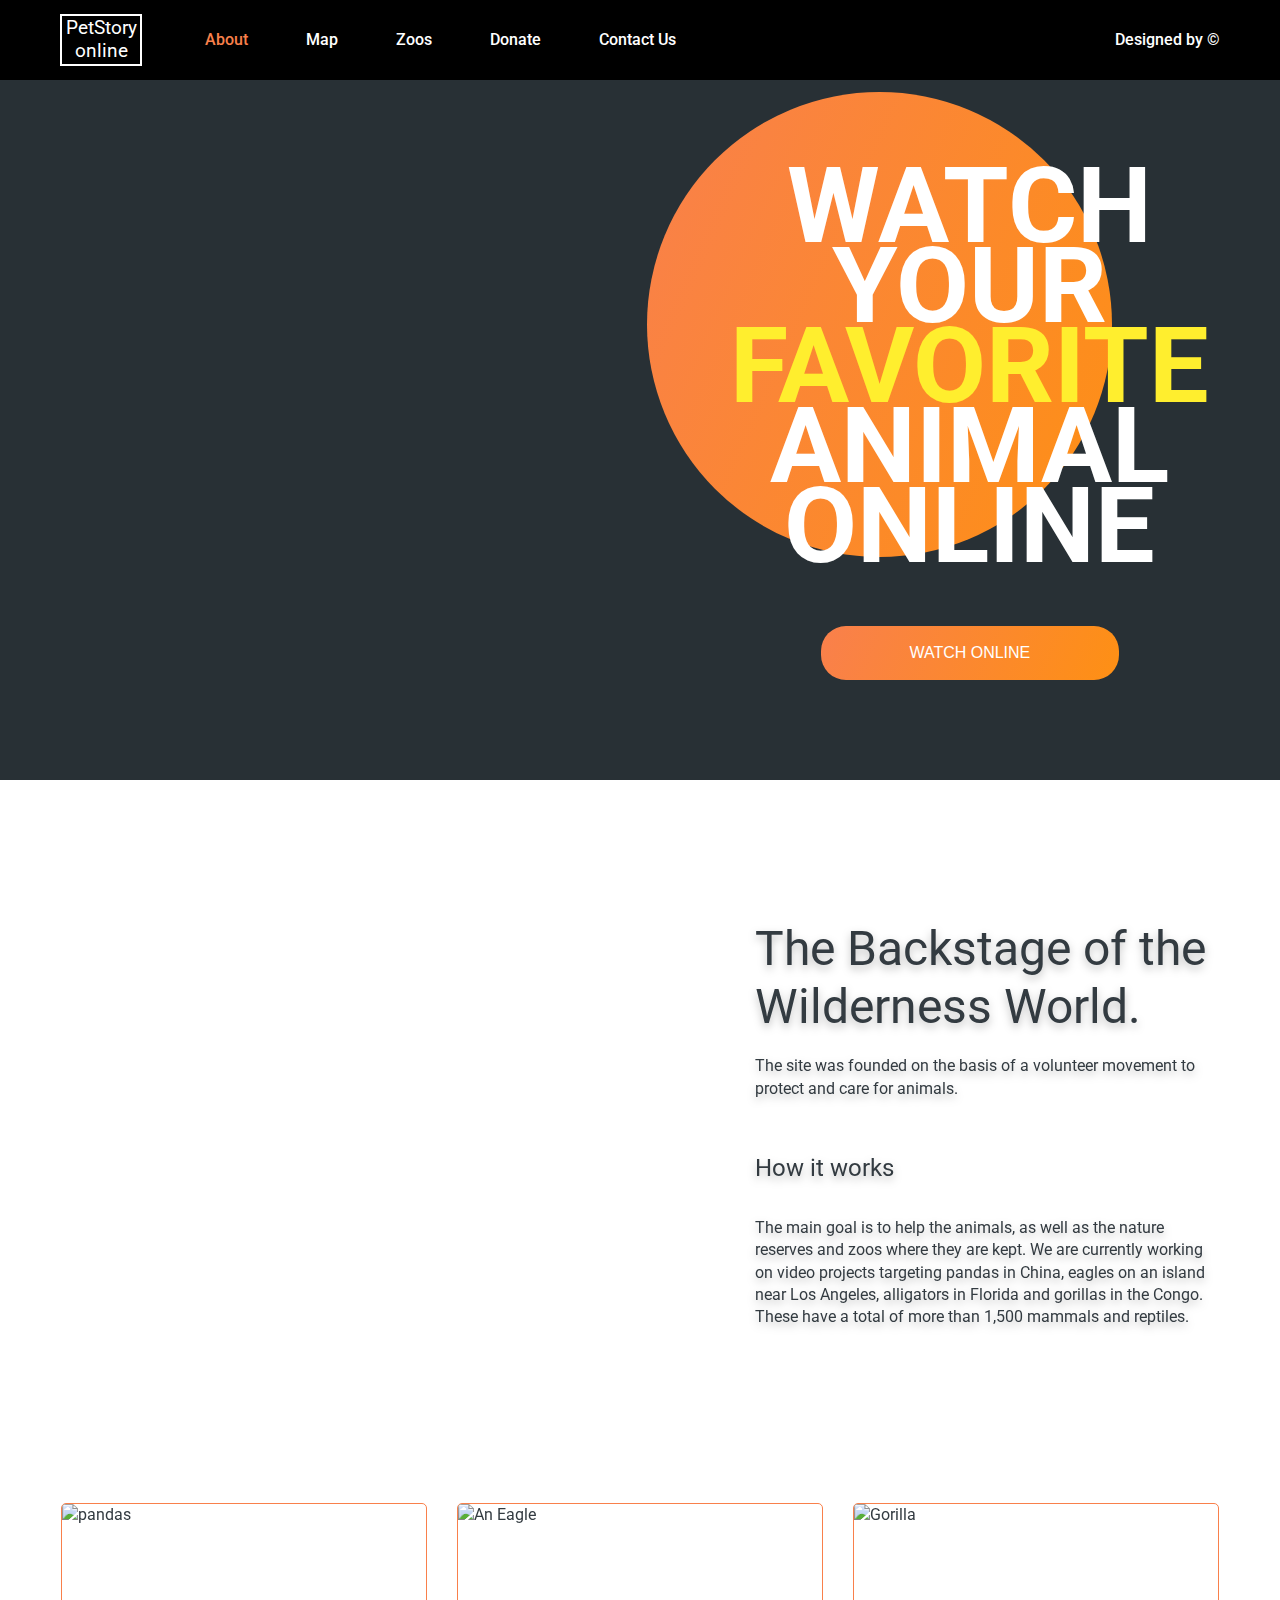
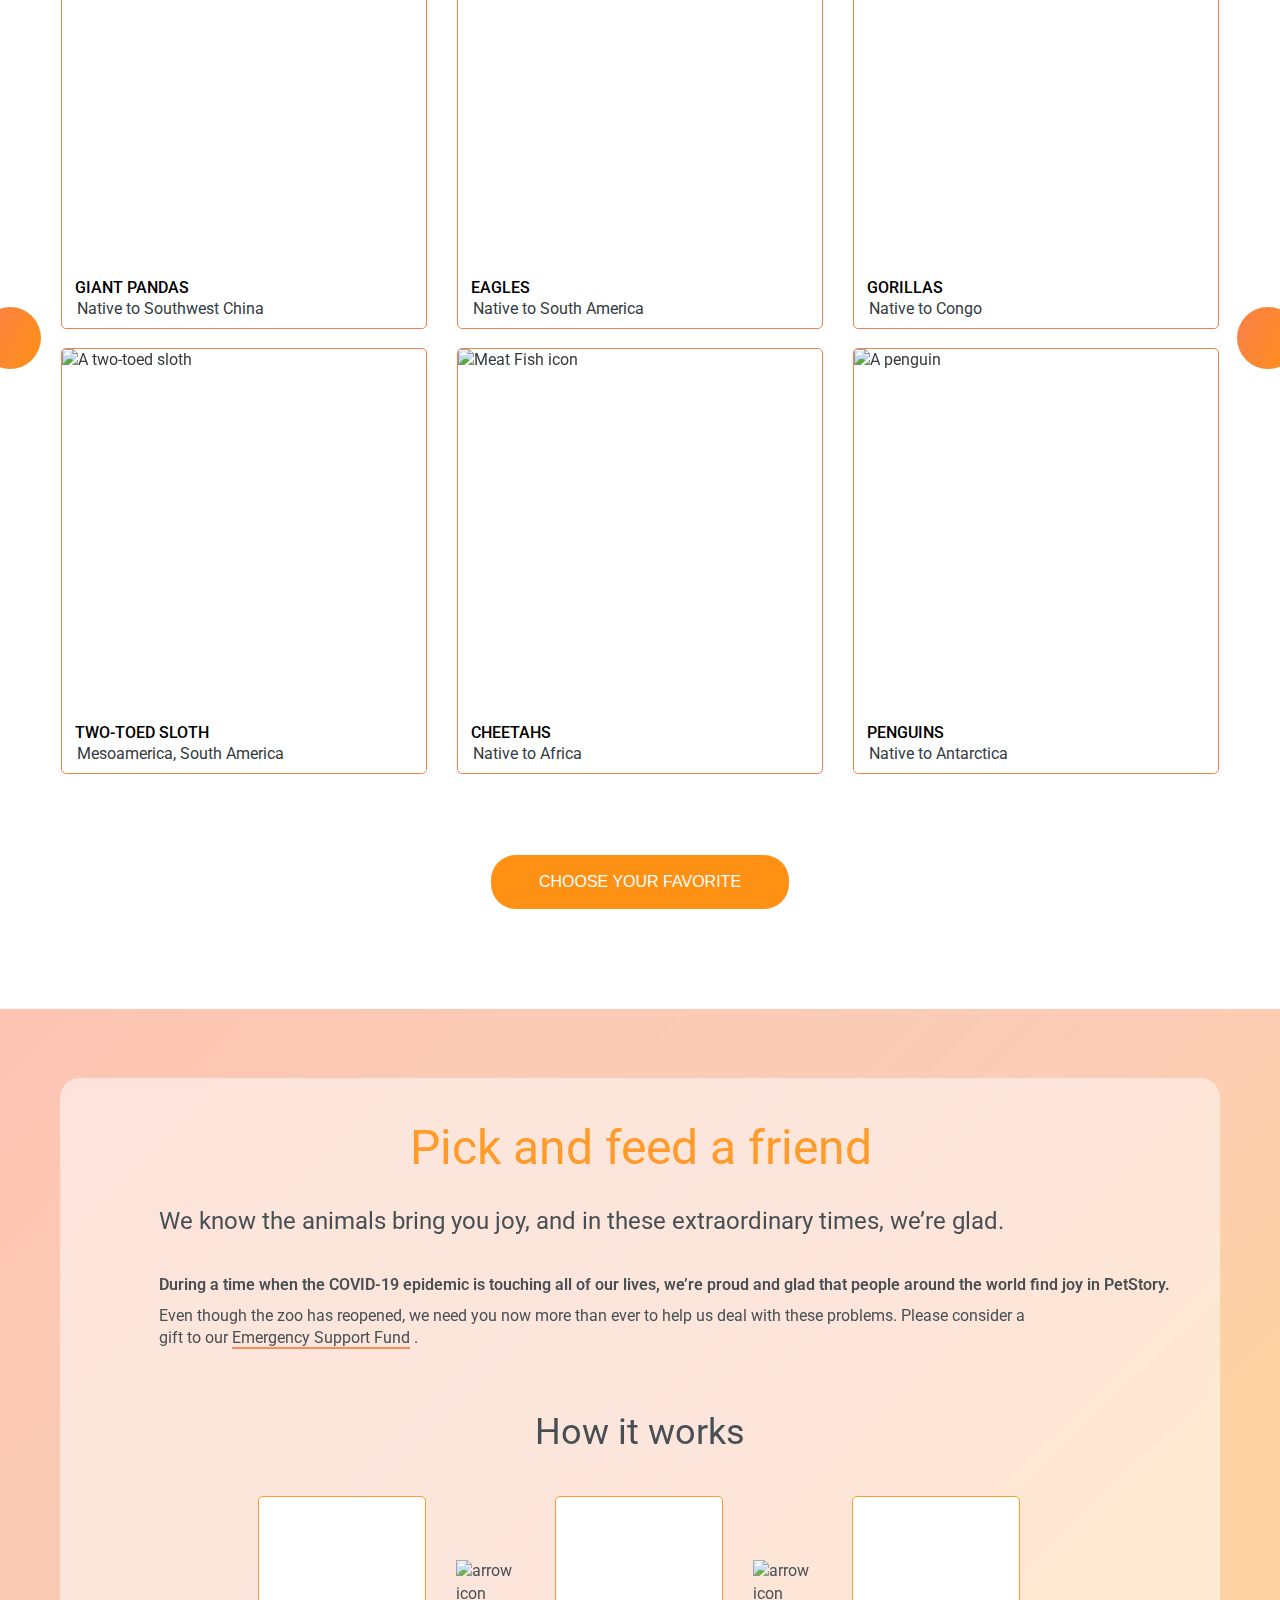
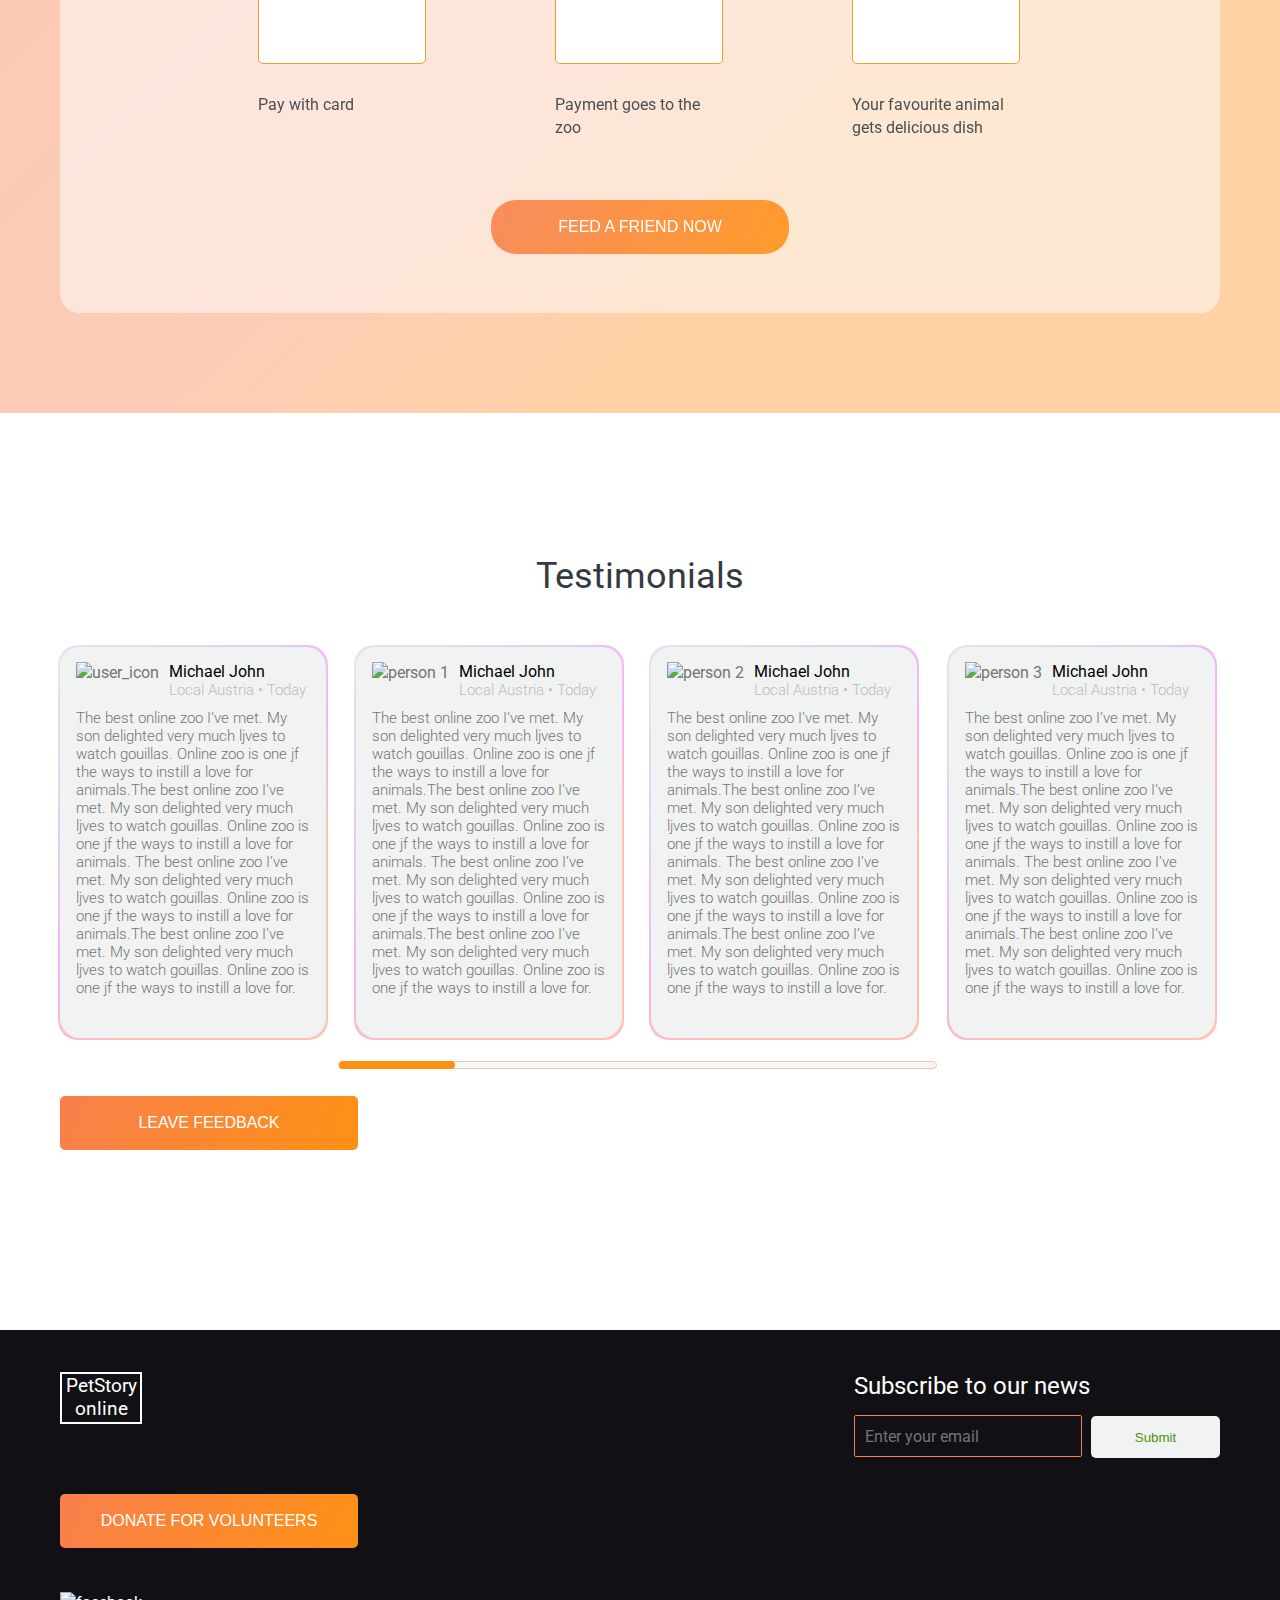
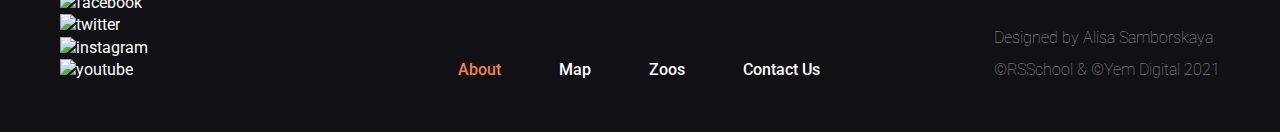
==== commit cbfb3e8a: "uptdate" ====
--- a/online-zoo/pages/main/index.html
+++ b/online-zoo/pages/main/index.html
@@ -1,410 +1,335 @@
 <!DOCTYPE html>
 <html lang="en">
-  <head>
-    <meta charset="UTF-8" />
-    <meta http-equiv="X-UA-Compatible" content="IE=edge" />
-    <meta name="viewport" content="width=device-width, initial-scale=1.0" />
-    <link rel="stylesheet" href="../../assets/styles/normalize.css" />
-    <link rel="stylesheet" href="../../assets/styles/style.css" />
-    <title>Document</title>
-  </head>
-  <body>
+
+<head>
+    <meta charset="UTF-8">
+    <meta http-equiv="X-UA-Compatible" content="IE=edge">
+    <meta name="viewport" content="width=device-width, initial-scale=1.0">
+    <link rel="preconnect" href="https://fonts.googleapis.com">
+    <link rel="preconnect" href="https://fonts.gstatic.com" crossorigin>
+    <link rel="shortcut icon" href="assets/icons/panda_icon.svg" type="image/x-icon">
+    <link href="https://fonts.googleapis.com/css2?family=Roboto:wght@300;400;500;700&display=swap" rel="stylesheet">
+    <link rel="stylesheet" href="style.css">
+    <title>Online Zoo | Home</title>
+</head>
+
+<body>
+    <!-- Header Starts Here -->
     <header>
-      <div class="logo-div">
-        <div class="logo" id="logo-anchor">
-          <h1 class="logo-inner">
-            PetStory online
-          </h1>
-          <img class="bamboo-stick" src="../../assets/icons/bamboo.png" alt="">
+        <div class="container">
+            <div style="display: flex; align-items: center;">
+                <div class="logo">
+                    <a class="header_logo_link" href="index.html">
+                        <h1>PetStory online</h1>
+                    </a>
+                </div>
+                <nav>
+                    <ul class="navbar-links">
+                        <li><a class="nav-item active" href="#">About</a></li>
+                        <li><a class="nav-item" href="#">Map</a></li>
+                        <li><a class="nav-item" href="#">Zoos</a></li>
+                        <li><a class="nav-item" href="pages/donate/index.html">Donate</a></li>
+                        <li><a class="nav-item" href="#projects">Contact Us</a></li>
+                    </ul>
+                </nav>
+            </div>
+            <div class="designed-by">
+                <a class="header_designed" href="https://www.figma.com/file/jfEFwkXVj1WRq7sUHDr8os/PetStory-online"
+                    target="_blank"> Designed by ©</a>
+            </div>
         </div>
-      </div>
-      <nav>
-        <ul>
-          <li><a href="" class="highlighted">About</a></li>
-          <li><a href="">Map</a></li>
-          <li><a href="">Zoos</a></li>
-          <li><a href="../donate/index.html">Donate</a></li>
-          <li><a href="">Contact us</a></li>
-        </ul>
-      </nav>
-      <div class="single">
-        <a class="single-p" href="https://www.figma.com/file/ypzT9idgAILaSRVRmDAJxn/online-zoo-3-weeks">Designed by <span>&copy</span></a>
-      </div>
     </header>
+    <!-- Header Ends Here -->
+
+    <!-- Main Contents Starts Here -->
     <main>
-      <section>
-        <div class="panda-bg">
-          <div class="ellipse-container">
-            <div class="ellipse">
-              <h2 class="main-title">
-                Watch your <span style="color: #ffee2e">favorite</span> animal
-                online
-              </h2>
-            </div>
-          </div>
-          <div class="watch-btn-div">
-            <button class="watch-btn">watch online</button>
-          </div>
+        <section class="section1-bg watch-you">
+            <div class="container ellipse-container">
+                <div class="title-block">
+                    <h2 class="title">watch your <span style="color: #ffee2e">favorite</span> animal online
+                    </h2>
+                    <button class="btn btn-rounded btn-dark">Watch online</button>
+                </div>
+            </div>
+        </section>
+        <section class="section2_wrapper">
+           <div class="backstage">
+            <div class="container section2">
+                <div class="img-container">
+                </div>
+                <div class="section-content">
+                    <h2>The Backstage of the Wilderness World.</h2>
+                    <p>The site was founded on the basis of a volunteer movement to protect and care for animals.</p>
+                    <div class="content-2">
+                        <h3 class="subtitle">How it works </h3>
+                        <p>
+                            The main goal is to help the animals, as well as the nature reserves and zoos where they are
+                            kept. We are currently working on video projects targeting pandas in China, eagles on an
+                            island near Los Angeles, alligators in Florida and gorillas in the Congo. These have a total
+                            of more than 1,500 mammals and reptiles.
+                        </p>
+                    </div>
+                </div>
+            </div>
+           </div>
+        </section>
+        <section class="animals_wrapper">
+            <div >
+                <div class="container animals_section">
+                    <div class="slider_block">
+                        <div class="row1">
+                            <div class="animals-container">
+                                <div class="animal-card panda">
+                                    <img src="assets/images/pandas.png" alt="pandas">
+                                </div>
+                                <div class="animal-caption banana">
+                                    <h4 class="btn">giant pandas</h4>
+                                    <div class="location">Native to Southwest China</div>
+                                </div>
+                            </div>
+                            <div class="animals-container">
+                                <div class="animal-card">
+                                    <img src="assets/images/eagle.png" alt="An Eagle">
+                                </div>
+                                <div class="animal-caption meat-fish">
+                                    <h4 class="btn">eagles</h4>
+                                    <div class="location ">Native to South America</div>
+                                </div>
+                            </div>
+                            <div class="animals-container">
+                                <div class="animal-card">
+                                    <img src="assets/images/gorilla.png" alt="Gorilla">
+                                </div>
+                                <div class="animal-caption banana">
+                                    <h4 class="btn">gorillas</h4>
+                                    <div class="location ">Native to Congo</div>
+                                </div>
+                            </div>
+                        </div>
+                        <div class="row2">
+                            <div class="animals-container">
+                                <div class="animal-card">
+                                    <img src="assets/images/sloth.png" alt="A two-toed sloth">
+                                </div>
+                                <div class="animal-caption banana">
+                                    <h4 class="btn">two-toed sloth</h4>
+                                    <div class="location">Mesoamerica, South America</div>
+                                </div>
+                            </div>
+                            <div class="animals-container">
+                                <div class="animal-card">
+                                    <img src="assets/images/cheetahs.png" alt="Meat Fish icon">
+                                </div>
+                                <div class="animal-caption meat-fish">
+                                    <h4 class="btn">cheetahs</h4>
+                                    <div class="location">Native to Africa</div>
+                                </div>
+                            </div>
+                            <div class="animals-container">
+                                <div class="animal-card">
+                                    <img src="assets/images/penguin.png" alt="A penguin">
+                                </div>
+                                <div class="animal-caption meat-fish">
+                                    <h4 class="btn">penguins</h4>
+                                    <div class="location">Native to Antarctica</div>
+                                </div>
+                            </div>
+                        </div>
+                        <div class="left-ellipse"></div>
+                        <div class="right-ellipse"></div>
+                    </div>
+                </div>
+            </div>
+            <div style="text-align: center; margin-top: 80px; padding-bottom: 100px;">
+                <button class="btn btn-rounded btn-light">choose your favorite</button>
+            </div>
+        </section>
+        <section class="section4">
+            <div class="container">
+                <div style="margin-left: 350px; color: #FE9013;;">
+                    <h2>Pick and feed a friend</h2>
+                </div>
+                <div style="margin-left: 99px;">
+                    <h3 class="subtitle">We know the animals bring you joy, and in these extraordinary times, we’re
+                        glad.
+                    </h3>
+                    <h4>During a time when the COVID-19 epidemic is touching all of our lives, we’re proud and glad that
+                        people around the world find joy in PetStory.</h4>
+                    <p>Even though the zoo has reopened, we need you now more than ever to help us deal with these
+                        problems.
+                        Please consider a gift to our <a href="pages/donate/index.html">Emergency Support Fund</a> .
+                    </p>
+                </div>
+                <div style="margin-left: 475px; margin-bottom: 40px;">
+                    <h3>How it works</h3>
+                </div>
+                <div class="row">
+                    <div class="widget">
+                        <div>
+                        </div>
+                        <p>Pay with card</p>
+                    </div>
+                    <div class="arrow"> <img src="assets/icons/arrow.svg" alt="arrow icon"> </div>
+                    <div class="widget">
+                        <div class="zoo">
+                        </div>
+                        <p>Payment goes to the zoo</p>
+                    </div>
+                    <div class="arrow"> <img src="assets/icons/arrow.svg" alt="arrow icon"></div>
+                    <div class="widget">
+                        <div class="monkey">
+                        </div>
+                        <p>Your favourite animal gets delicious dish</p>
+                    </div>
+                </div>
+                <div style="text-align: center; margin-top: 60px;">
+                    <button class="btn btn-rounded btn-dark">Feed a friend now</button>
+                </div>
+            </div>
+        </section>
+
+        <section class="section5 section5-wrapper">
+            <div class="container">
+                <div style="text-align: center; margin-bottom: 47px; ">
+                    <h3>Testimonials</h3>
+                </div>
+                <div class="row testimonial-list">
+                    <div class="testimonial-item">
+                        <div style="display: flex; margin-bottom: 10px;">
+                            <img src="assets/icons/user_icon.svg" alt="user_icon">
+                            <div class="content" style="margin-left: 10px;">
+                                <h4>Michael John </h4>
+                                <p class="small-paragraph">Local Austria • Today</p>
+                            </div>
+                        </div>
+                        <p class="small-paragraph">
+                            The best online zoo I’ve met. My son delighted very much ljves to watch gouillas. Online zoo
+                            is one jf the ways to instill a love for animals.The best online zoo I’ve met. My son
+                            delighted very much ljves to watch gouillas. Online zoo is one jf the ways to instill a love
+                            for animals.
+                            The best online zoo I’ve met. My son delighted very much ljves to watch gouillas. Online zoo
+                            is one jf the ways to instill a love for animals.The best online zoo I’ve met. My son
+                            delighted very much ljves to watch gouillas. Online zoo is one jf the ways to instill a love
+                            for.
+                        </p>
+                    </div>
+                    <div class="testimonial-item">
+                        <div style="display: flex; margin-bottom: 10px;">
+                            <img src="assets/images/person1.png" alt="person 1">
+                            <div class="content" style="margin-left: 10px;">
+                                <h4>Michael John </h4>
+                                <p class="small-paragraph">Local Austria • Today</p>
+                            </div>
+                        </div>
+                        <p class="small-paragraph">
+                            The best online zoo I’ve met. My son delighted very much ljves to watch gouillas. Online zoo
+                            is one jf the ways to instill a love for animals.The best online zoo I’ve met. My son
+                            delighted very much ljves to watch gouillas. Online zoo is one jf the ways to instill a love
+                            for animals.
+                            The best online zoo I’ve met. My son delighted very much ljves to watch gouillas. Online zoo
+                            is one jf the ways to instill a love for animals.The best online zoo I’ve met. My son
+                            delighted very much ljves to watch gouillas. Online zoo is one jf the ways to instill a love
+                            for.
+                        </p>
+                    </div>
+                    <div class="testimonial-item">
+                        <div style="display: flex; margin-bottom: 10px;">
+                            <img src="assets/images/person2.png" alt="person 2">
+                            <div class="content" style="margin-left: 10px;">
+                                <h4>Michael John </h4>
+                                <p class="small-paragraph">Local Austria • Today</p>
+                            </div>
+                        </div>
+                        <p class="small-paragraph">
+                            The best online zoo I’ve met. My son delighted very much ljves to watch gouillas. Online zoo
+                            is one jf the ways to instill a love for animals.The best online zoo I’ve met. My son
+                            delighted very much ljves to watch gouillas. Online zoo is one jf the ways to instill a love
+                            for animals.
+                            The best online zoo I’ve met. My son delighted very much ljves to watch gouillas. Online zoo
+                            is one jf the ways to instill a love for animals.The best online zoo I’ve met. My son
+                            delighted very much ljves to watch gouillas. Online zoo is one jf the ways to instill a love
+                            for.
+                        </p>
+                    </div>
+                    <div class="testimonial-item">
+                        <div style="display: flex; margin-bottom: 10px;">
+                            <img src="assets/images/person3.png" alt="person 3">
+                            <div class="content" style="margin-left: 10px;">
+                                <h4>Michael John </h4>
+                                <p class="small-paragraph">Local Austria • Today</p>
+                            </div>
+                        </div>
+                        <p class="small-paragraph">
+                            The best online zoo I’ve met. My son delighted very much ljves to watch gouillas. Online zoo
+                            is one jf the ways to instill a love for animals.The best online zoo I’ve met. My son
+                            delighted very much ljves to watch gouillas. Online zoo is one jf the ways to instill a love
+                            for animals.
+                            The best online zoo I’ve met. My son delighted very much ljves to watch gouillas. Online zoo
+                            is one jf the ways to instill a love for animals.The best online zoo I’ve met. My son
+                            delighted very much ljves to watch gouillas. Online zoo is one jf the ways to instill a love
+                            for.
+                        </p>
+                    </div>
+                </div>
+                <div class="slider_container">
+                    <input class="slider_testimonials" min="1" max="4" type="range" value="1">
+                </div>
+                <button class="btn btn-square btn-dark">leave feedback</button>
+            </div>
+        </section>
+    </main>
+    <!-- Main Contents Ends Here -->
+
+    <!-- Footer Starts Here -->
+    <footer>
+        <div class="container">
+            <div class="content1" style="display: flex; justify-content: space-between;">
+                <div class="logo">
+                    <a class="header_logo_link" href="index.html">
+                        <div>PetStory online</div>
+                    </a>
+                </div>
+                <form>
+                    <h3 class="subtitle">Subscribe to our news</h3>
+                    <input type="email" placeholder="Enter your email" required>
+                    <input type="submit" value="Submit">
+                </form>
+            </div>
+            <div class="content2">
+                <button class="btn btn-square btn-dark">
+                    <a href="pages/donate/index.html">donate for volunteers</a>
+                </button>
+            </div>
+            <div class="content3" style="display: flex; justify-content: space-between;">
+               <div style="display: flex;">
+                <div class="socials">
+                    <a href=""><img src="assets//icons/facebook.svg" alt="facebook"></a>
+                    <a href=""><img src="assets/icons/twitter.svg" alt="twitter"> </a>
+                    <a href=""><img src="assets/icons/instagram.svg" alt="instagram"></a>
+                    <a href=""><img src="assets/icons/youtube.svg" alt="youtube"></a>
+                </div>
+                <nav>
+                    <ul class="navbar-links">
+                        <li><a class="nav-item active" href="#">About</a></li>
+                        <li><a class="nav-item" href="#">Map</a></li>
+                        <li><a class="nav-item" href="#">Zoos</a></li>
+                        <li><a class="nav-item" href="#projects">Contact Us</a></li>
+                    </ul>
+                </nav>
+               </div>
+                <div class="designed-by">
+                    <p style="margin-bottom: 10px;"><a
+                            href="https://www.figma.com/file/jfEFwkXVj1WRq7sUHDr8os/PetStory-online?node-id=0%3A1"
+                            target="_blank"> Designed by Alisa Samborskaya</a></p>
+                    <p><a href="https://www.figma.com/file/jfEFwkXVj1WRq7sUHDr8os/PetStory-online?node-id=0%3A1"
+                            target="_blank">©RSSchool & ©Yem Digital 2021</a></p>
+                </div>
+            </div>
         </div>
-      </section>
-      <section>
-        <div class="wild-world">
-          <div class="wild-world-inner">
-            <img class="man" src="../../assets/images/bamboo-cap.png" alt="" />
-            <div class="wild-world-txt">
-              <div class="wild-world-txt-inner">
-                <h2>The Backstage of the Wilderness World.</h2>
-                <div class="text-story">
-                  <p class="founded marker-one">
-                    The site was founded on the basis of a volunteer movement to
-                    protect and care for animals.
-                  </p>
-                  <h4 class="founded-subtitle marker-two">How it works</h4>
-                  <p class="founded marker-three">
-                    The main goal is to help the animals, as well as the nature
-                    reserves and zoos where they are kept. We are currently
-                    working on video projects targeting pandas in China, eagles
-                    on an island near Los Angeles, alligators in Florida and
-                    gorillas in the Congo. These have a total of more than 1,500
-                    mammals and reptiles.
-                  </p>
-                </div>
-              </div>
-            </div>
-          </div>
-          <img
-            class="flowers"
-            src="../../assets/images/flower_foto1.png"
-            alt=""
-          />
-        </div>
-      </section>
-      <section>
-
-        <div class="catalog-container">
-          <!-- <div class="gvimra"> -->
-          <img class="gvimra" src="../../assets/images/palm.png" alt="" />
-          <!-- </div> -->
-          <div class="catalog-outer">
-            <div class="catalog-inner">
-              <div class="arrow-left">
-                <button class="round-btn">
-                  <img src="../../assets/icons/next-arrow.png" alt="round" />
-                </button>
-              </div>
-              <div class="catalog-grid-outer">
-                <div class="catalog-grid">
-                  <div class="grid-card">
-                    <img src="../../assets/images/pandas.png" alt="img1" />
-                    <div class='overlay'></div>
-                    <div class="catalog-legend">
-                      <div class="catalog-legend-inner">
-                        <h6>giant pandas</h6>
-                        <p>Native to Southwest China</p>
-                      </div>
-                      <img
-                        class="grass"
-                        src="../../assets/icons/banana-bamboo_icon.png"
-                        alt=""
-                      />
-                    </div>
-                  </div>
-                  <div class="grid-card">
-                    <img src="../../assets/images/eagles.png" alt="img2" />
-                    <div class="catalog-legend">
-                      <div class="catalog-legend-inner">
-                        <h6>eagles</h6>
-                        <p>Native to South America</p>
-                      </div>
-                      <img
-                        class="meat"
-                        src="../../assets/icons/meet-fish_icon.png"
-                        alt=""
-                      />
-                    </div>
-                  </div>
-                  <div class="grid-card">
-                    <img src="../../assets/images/gorillaz.png" alt="img3" />
-                    <div class="catalog-legend">
-                      <div class="catalog-legend-inner">
-                        <h6>gorillas</h6>
-                        <p>Native to Congo</p>
-                      </div>
-                      <img
-                        class="grass"
-                        src="../../assets/icons/banana-bamboo_icon.png"
-                        alt=""
-                      />
-                    </div>
-                  </div>
-                  <div class="grid-card">
-                    <img src="../../assets/images/sloth.png" alt="img4" />
-                    <div class="catalog-legend">
-                      <div class="catalog-legend-inner">
-                        <h6>two-toed sloth</h6>
-                        <p>Native to South America</p>
-                      </div>
-                      <img
-                        class="grass"
-                        src="../../assets/icons/banana-bamboo_icon.png"
-                        alt=""
-                      />
-                    </div>
-                  </div>
-                  <div class="grid-card">
-                    <img src="../../assets/images/cheetahs.png" alt="img5" />
-                    <div class="catalog-legend">
-                      <div class="catalog-legend-inner">
-                        <h6>cheetahs</h6>
-                        <p>Native to Africa</p>
-                      </div>
-                      <img
-                        class="meat"
-                        src="../../assets/icons/meet-fish_icon.png"
-                        alt=""
-                      />
-                    </div>
-                  </div>
-                  <div class="grid-card">
-                    <img src="../../assets/images/penguins.png" alt="img6" />
-                    <div class="catalog-legend">
-                      <div class="catalog-legend-inner">
-                        <h6>penguins</h6>
-                        <p>Native to Antarctica</p>
-                      </div>
-                      <img
-                        class="meat"
-                        src="../../assets/icons/meet-fish_icon.png"
-                        alt=""
-                      />
-                    </div>
-                  </div>
-                </div>
-              </div>
-              <div class="arrow-right">
-                <button class="round-btn">
-                  <img src="../../assets/icons/next-arrow2.png" alt="round" />
-                </button>
-              </div>
-            </div>
-            <button class="watch-btn btn-catalog">choose your favorite</button>
-          </div>
-          <!-- <div class="dragon-flower"> -->
-          <img
-            class="dragon-flower"
-            src="../../assets/images/strelitzia.png"
-            alt=""
-          />
-          <!-- </div> -->
-        </div>
-      </section>
-      <section>
-        <div class="friend">
-          <div class="friends-inner">
-            <h2 class="pick">Pick and feed a friend</h2>
-            <h4 class="know">
-              We know the animals bring you joy, and in these extraordinary
-              times, we’re glad.
-            </h4>
-            <h5 class="covid">
-              During a time when the COVID-19 epidemic is touching all of our
-              lives, we’re proud and glad that people around the world find joy
-              in PetStory.
-            </h5>
-            <p class="even">
-              Even though the zoo has reopened, we need you now more than ever
-              to help us deal with these problems. Please consider a gift to our
-              <a class="undeline" href="../donate/index.html">Emergency Support Fund</a>.
-            </p>
-            <h3 class="how">How it works</h3>
-            <div class="trio">
-              <div class="trio-card-outer">
-                <div class="trio-card">
-                  <img src="../../assets/icons/pay.png" alt="" />
-                </div>
-                <p>Pay with card</p>
-              </div>
-              <div class="trio-vector">
-                <img src="../../assets/icons/Vector.png" alt="" />
-              </div>
-              <div class="trio-card-outer">
-                <div class="trio-card">
-                  <img src="../../assets/icons/zoo.png" alt="" />
-                </div>
-                <p>Payment goes to the zoo</p>
-              </div>
-              <div class="trio-vector">
-                <img src="../../assets/icons/Vector.png" alt="" />
-              </div>
-              <div class="trio-card-outer">
-                <div class="trio-card">
-                  <img src="../../assets/icons/monkey.png" alt="" />
-                </div>
-                <p>Your favourite animal gets delicious dish</p>
-              </div>
-            </div>
-            <div class="feed-btn-div">
-              <button class="feed-btn">feed a friend now</button>
-            </div>
-          </div>
-        </div>
-      </section>
-      <section>
-        <div class="testimonials-main-container">
-          <h3 class="testimonial-title">testimonials</h3>
-          <div class="testimonials-container">
-            <div class="testimonials-item">
-              <div class="testimonials-item-container">
-                <img src="../../assets/icons/unknownuser.png" alt="" />
-                <div class="outer-subtitle">
-                  <h6>Michael John</h6>
-                  <div class="subtitle" style="width: 143px;">
-                    <span>Local Austria</span><span>&#x2022</span><span>Today</span>
-                  </div>
-                </div>
-              </div>
-              <p class="test-txt">
-                The best online zoo I’ve met. My son delighted very much ljves to
-                watch gouillas. Online zoo is one jf the ways to instill a love
-                for animals.The best online zoo I’ve met. My son delighted very
-                much ljves to watch gouillas. Online zoo is one jf the ways to
-                instill a love for animals. <br />
-                The best online zoo I’ve met. My son delighted very much ljves to
-                watch gouillas. Online zoo is one jf the ways to instill a love
-                for animals.The best online zoo I’ve met. My son delighted very
-                much ljves to watch gouillas. Online zoo is one jf the ways to
-                instill a love for animals.
-              </p>
-            </div>
-            <div class="testimonials-item">
-              <div class="testimonials-item-container">
-                <img src="../../assets/icons/guy.png" alt="" />
-                <div class="outer-subtitle">
-                  <h6>Oskar Samborsky</h6>
-                  <div class="subtitle">
-                    <span>Local Austria</span><span> &#x2022</span><span>Yesterday</span>
-                  </div>
-                </div>
-              </div>
-              <p class="test-txt">
-                Online zoo is one jf the ways to instill a love for animals.The best online zoo I’ve met. My son delighted very much ljves to watch gouillas. Online zoo is one jf the ways to instill a love for animals.The best online zoo I’ve met. My son delighted very much ljves to watch gouillas.<br/> 
-The best online zoo I’ve met. My son delighted very much ljves to watch gouillas. Online zoo is one jf the ways to instill a love for animals.The best online zoo I’ve met. My son delighted very much ljves to watch gouillas. Online zoo is one jf the ways to instill a love for animals.
-The best online zoo I’ve met. My son delighted very much ljves to watch gouillas. Online zoo is one jf the ways to instill a love for animals.The best online zoo I’ve met. My son delighted very much ljves to watch gouillas. Online zoo is one jf the ways to instill a love for animals.
-
-              </p>
-            </div>
-            <div class="testimonials-item">
-              <div class="testimonials-item-container">
-                <img src="../../assets/icons/girl1.png" alt="" />
-                <div class="outer-subtitle">
-                  <h6>Fredericka Michelin</h6>
-                  <div class="subtitle">
-                    <span>Local Austria</span><span> &#x2022</span><span>Yesterday</span>
-                  </div>
-                </div>
-              </div>
-              <p class="test-txt">
-                The best online zoo I’ve met. My son delighted very much ljves to watch gouillas. Online zoo is one jf the ways to instill a love for animals.The best online zoo I’ve met. My son delighted very much ljves to watch gouillas. Online zoo is one jf the ways to instill a love for animals.
-                <br/>The best online zoo I’ve met. My son delighted very much ljves to watch gouillas. Online zoo is one jf the ways to instill a love for animals.The best online zoo I’ve met.<br/>
-                The best online zoo I’ve met. My son delighted very much ljves to watch gouillas. Online zoo is one jf the ways to instill a love for animals.The best online zoo I’ve met. My son delighted very much ljves to watch gouillas. Online zoo is one jf the ways to instill a love for animals.
-
-              </p>
-            </div>
-            <div class="testimonials-item">
-              <div class="testimonials-item-container">
-                <img src="../../assets/icons/girl2.png" alt="" />
-                <div class="outer-subtitle">
-                  <h6>Mila Riksha</h6>
-                  <div class="subtitle">
-                    <span>Local Austria</span><span> &#x2022</span><span>Yesterday</span>
-                  </div>
-                </div>
-              </div>
-              <p class="test-txt">
-                My son delighted very much ljves to watch gouillas. Online zoo is one jf the ways to instill a love for animals.The best online zoo I’ve met. My son delighted very much ljves to watch gouillas. Online zoo is one jf the ways to instill a love for animals.The best online zoo I’ve met. My son delighted very much ljves to watch gouillas. Online zoo is one jf the ways to instill a love for animals.The best online zoo I’ve met. My son delighted very much ljves to watch gouillas.<br/>
-                The best online zoo I’ve met. My son delighted very much ljves to watch gouillas. Online zoo is one jf the ways to instill a love for animals.The best online zoo I’ve met. My son delighted very much ljves to watch gouillas. Online zoo is one jf the ways to instill a love for animals.
-              </p>
-            </div>
-          </div>
-          <div class="gauge">
-            <p class="gauge-btn"></p>
-            <p class="gauge-btn2" ></p>
-          </div>
-          <div class="leaf-feedback-container">
-            <div class="feed-back-btn-div">
-              <button class="watch-btn feed-back-btn">Leave feedback</button>
-            </div>
-            <div class="leaf">
-              <img src="../../assets/images/leav_foto.png" alt="" />
-            </div>
-          </div>
-        </div>
-      </section>
-    </main>
-    <footer>
-      <div class="footer-main-container">
-      <div class="footer-container1">
-        <div class="footer-logo">
-          <div class="logo" id="logo-anchor2">
-            <p class="logo-inner2">
-              PetStory online
-            </p>
-            <img class="bamboo-stick" src="../../assets/icons/bamboo.png" alt="">
-          </div>
-        </div>
-        <div class="footer-btn">
-          <button id='donate-btn' class="watch-btn feed-back-btn">Donate for volunteers</button>
-        </div>
-        <div class="social-media-outer">
-          <div class="social-media">
-            <div class="social-media-item">
-              <button class="tiny-ellipse">
-                <a class="social-media-anchor" href=""> <img src="../../assets/icons/facebook.png" alt="" /></a>
-              </button>
-              <a class="social-media-anchor-add" href="">Facebook</a>
-            </div>
-            <div class="social-media-item">
-              <button class="tiny-ellipse">
-                <a class="social-media-anchor" href=""> <img src="../../assets/icons/tweeter.png" alt="" /></a>
-              </button><a class="social-media-anchor-add" href="">Twitter</a>
-            </div>
-            <div class="social-media-item">
-              <button class="tiny-ellipse">
-                <a class="social-media-anchor" href=""><img src="../../assets/icons/instagram.png" alt="" /></a>
-              </button><a class="social-media-anchor-add" href="">Instagram</a>
-          </div>
-          <div class="social-media-item">
-            <button class="tiny-ellipse">
-              <a class="social-media-anchor" href=""><img src="../../assets/icons/youtube.png" alt="" /></a>
-            </button><a class="social-media-anchor-add" href="">YouTube</a>
-            </div>
-          </div>
-        </div>
-      </div>
-      <div class="footer-container2">
-          <nav>
-            <ul>
-              <li><a href="" style="color: #F9804B">About</a></li>
-              <li><a href="">Map</a></li>
-              <li><a href="">Zoos</a></li>
-              <li><a href="">Contact us</a></li>
-            </ul>
-          </nav>
-      </div>
-      <div class="footer-container3">
-        <div class="search-bar">
-          <h4>Subscribe to our news</h4>
-          <input type="email" placeholder="Enter your email" />
-          <button>Submit</button>
-        </div>
-        <div class="author">
-         <a href="https://www.figma.com/file/ypzT9idgAILaSRVRmDAJxn/online-zoo-3-weeks">Designed by Alisa Samborskaya</a>
-         <a href="https://rs.school/" class="copyR">©RSSchool & ©Yem Digital 2021</a>
-          <!-- <p class="copyR">©RSSchool & ©Yem Digital 2021</p> -->
-        </div>
-      </div>
-    </div>
     </footer>
-    <script src="./script.js"></script>
-  </body>
+    <!-- Footer Ends Here -->
+
+    <script src="script.js"></script>
+</body>
+
 </html>--- a/online-zoo/pages/main/style.css
+++ b/online-zoo/pages/main/style.css
@@ -0,0 +1,784 @@
+/* Page Reset */
+* {
+    margin: 0;
+    padding: 0;
+    box-sizing: border-box;
+}
+
+/* Variables */
+:root {
+    /* Colors */
+    --green: #4B9200;
+    --orange: #F9804B;
+    --yellow: #FFEE2E;
+    --orange-grad: #FED290;
+    --pink-grad: #FEBDAB;
+    --red: #D31414;
+    --black_blue: #333B41;
+    --gray: #767474;
+    --gray_smoky: #ABABAB;
+    --light_gray: #F1F2F3;
+    --frosted-glass: #FDFDFF;
+    /* Fonts */
+    --font-family: 'Roboto', sans-serif;
+}
+
+/* Default Styles */
+body {
+    font-family: var(--font-family);
+    font-size: 16px;
+    font-weight: 400;
+    line-height: 140%;
+    color: var(--black_blue);
+}
+
+header,
+main,
+footer {
+    max-width: 100%;
+}
+
+h1 {
+    font-style: normal;
+    font-weight: 700;
+    font-size: 114px;
+    line-height: 80%;
+}
+
+h2 {
+    font-style: normal;
+    font-weight: 400;
+    font-size: 48px;
+    line-height: 120%;
+}
+
+h3 {
+    font-style: normal;
+    font-weight: 400;
+    font-size: 36px;
+    line-height: 130%;
+}
+
+h4 {
+    font-family: 'Roboto';
+    font-style: normal;
+    font-weight: 400;
+    font-size: 16px;
+    line-height: 120%;
+    color: #000000;
+}
+
+a {
+    text-decoration: none;
+    color: #fff;
+}
+
+.subtitle {
+    font-style: normal;
+    font-weight: 400;
+    font-size: 24px;
+    line-height: 120%;
+}
+
+.small-paragraph {
+    font-weight: 300;
+    font-size: 15px;
+    line-height: 120%;
+}
+
+.btn {
+    font-style: normal;
+    font-weight: 500;
+    font-size: 16px;
+    line-height: 140%;
+    text-transform: uppercase;
+    color: #000000;
+    cursor: pointer;
+}
+
+.container {
+    max-width: 1160px;
+    margin: auto;
+}
+
+/* Buttons Style */
+.btn-rounded {
+    width: 298px;
+    height: 54px;
+    border-radius: 25px;
+    color: #fff;
+    border: none;
+    ;
+}
+
+.btn-rounded:active,
+.btn-square:active,
+.btn-light:active,
+.btn-dark:active {
+    background: var(--green) !important;
+}
+
+.btn-rounded:disabled,
+.btn-square:disabled {
+    background-color: var(--gray);
+}
+
+.btn-square {
+    width: 298px;
+    height: 54px;
+    border-radius: 5px;
+    color: #fff;
+    border: none;
+}
+
+.btn-light {
+    background-color: #FE9013;
+    transition: all 0.5s ease-in-out;
+}
+
+.btn-light:hover {
+    background-color: #F9804B;
+    /* transform: scale(1.05); */
+}
+
+.btn-dark {
+    background: linear-gradient(113.96deg, #F9804B 1.49%, #FE9013 101.44%);
+    transition: all 0.5s ease-in-out;
+}
+
+.btn-dark:hover {
+    background: linear-gradient(90deg, #FE9013 19.49%, #F9804B 101.44%);
+    /* transform: scale(1.05); */
+}
+
+/* Header Styles */
+header {
+    /* height: 80px; */
+    left: 0px;
+    top: 0px;
+    background: #000000;
+    backdrop-filter: blur(2px);
+}
+
+header .container {
+    display: flex;
+    justify-content: space-between;
+    align-items: center;
+    padding: 14px 0;
+    height: 80px;
+}
+
+.logo {
+    position: relative;
+    display: flex;
+    align-items: center;
+    border: 2px solid white;
+    max-width: 82px;
+    max-height: 52px;
+    font-family: 'Roboto', sans-serif;
+    color: #FFFFFF;
+    margin-right: 63px;
+    padding: 5px 0;
+}
+
+.logo::before {
+    content: '';
+    position: absolute;
+    display: block;
+    width: 7.03px;
+    height: 20.98px;
+    left: 12.5%;
+    top: 44%;
+    background-image: url(assets/icons/bamboo.svg);
+    color: #FFFFFF;
+}
+
+.logo h1,
+.logo div {
+    font-size: 19px;
+    font-weight: 400;
+    line-height: 120%;
+    text-align: center;
+    color: #FFFFFF;
+}
+
+.designed-by a {
+    text-decoration: none;
+    font-family: 'Roboto';
+    font-style: normal;
+    font-weight: 500;
+    font-size: 16px;
+    line-height: 140%;
+    color: #fff;
+    transition: all 0.2s linear 0s;
+}
+
+.designed-by a:hover {
+    color: #F9804B;
+}
+
+a.active {
+    color: #F9804B;
+}
+
+.navbar-links {
+    list-style: none;
+    margin: 0 auto;
+    padding: 0;
+    display: flex;
+    justify-content: center;
+    gap: 58px;
+}
+
+.nav-item {
+    color: #fff;
+    display: inline-block;
+    text-decoration: none;
+    transition: all 0.2s linear 0s;
+    font-weight: 500;
+}
+
+
+
+.nav-item:hover {
+    color: #F9804B;
+}
+
+/* Main Content Styles */
+/*  */
+
+main .section1-bg {
+    background: #283035 url('assets/images/Giant\ Panda.png') no-repeat center/cover;
+    padding: 86px 0 100px;
+    background-position-y: -80px;
+}
+
+.watch-you .ellipse-container {
+    display: flex;
+    justify-content: end;
+}
+
+.watch-you .ellipse-container .title-block {
+    width: 500.31px;
+    height: 514px;
+    display: flex;
+    flex-direction: column;
+    justify-content: space-between;
+    align-items: center;
+    position: relative;
+}
+
+.watch-you .ellipse-container .title-block .title {
+    font-weight: 700;
+    font-size: 106.496px;
+    line-height: 75%;
+    text-align: center;
+    text-transform: uppercase;
+    position: relative;
+    z-index: 3;
+    height: 400px;
+    color: #FFFFFF;
+}
+
+.watch-you .ellipse-container .title-block .title::before {
+    content: "";
+    width: 465px;
+    height: 465px;
+    border-radius: 465px;
+    position: absolute;
+    left: -73px;
+    top: -74px;
+    z-index: -1;
+    background: linear-gradient(113.96deg, #F9804B 1.49%, #FE9013 101.44%);
+}
+
+
+
+main .section2 {
+    position: relative;
+    display: flex;
+    height: 403px;
+    width: 1161px;
+}
+
+main .section2 .img-container {
+    width: 609px;
+    height: 403px;
+    background: url(assets/images/bamboo-cap.png);
+    backdrop-filter: blur(2px);
+}
+
+main .section2 .section-content {
+    width: 465px;
+    margin-left: 87px;
+}
+
+main .section2 .section-content h2 {
+    margin-bottom: 20px;
+}
+
+main .section2 .section-content .subtitle {
+    margin-top: 54px;
+    margin-bottom: 34px;
+}
+
+main section {
+    position: relative;
+}
+
+main .section2_wrapper {
+    width: 100%;
+    background-image: url(assets/images/flower_foto1.png);
+    background-repeat: no-repeat;
+    background-position: right 0;
+    filter: drop-shadow(0px 4px 4px rgba(0, 0, 0, 0.25));
+    padding-top: 140px;
+    padding-bottom: 180px;
+}
+
+main .animals_wrapper {
+    max-width: 100%;
+    z-index: 1;
+    background-image: url(assets/images/palm_foto.png), url(assets/images/strelitzia\ 1.png);
+    background-repeat: no-repeat, no-repeat;
+    background-position: left bottom, right bottom;
+}
+
+main .animals_section {
+    display: flex;
+    flex-direction: column;
+    width: 1158px;
+    height: 872px;
+}
+
+main .slider_block {
+    position: relative;
+    width: 100%;
+    margin-bottom: 7%;
+}
+
+main .row1 {
+    display: flex;
+    justify-content: space-between;
+    margin-bottom: 1.65%;
+}
+
+main .row2 {
+    display: flex;
+    justify-content: space-between;
+}
+
+main .animals-container {
+    position: relative;
+    box-sizing: border-box;
+    border-radius: 5px;
+    width: 366px;
+    height: 426px;
+    border: 1px solid #F9804B;
+    background-color: #fff;
+    overflow: hidden;
+    transition: all 0.2s linear 0s;
+}
+
+main .animal-card {
+    width: 100%;
+    height: 366px;
+    margin: auto;
+}
+
+
+main .animal-caption {
+    background-color: #FFFFFF;
+    margin-left: 0.7%;
+    margin-right: 0.7%;
+    padding-bottom: 2.7%;
+    margin-top: -2%;
+    transition: all 0.7s linear 0s;
+}
+
+main .animals-container .animal-card img {
+    transition: all 0.7s linear 0s;
+}
+
+main .animals-container:hover .animal-card img {
+    transform: scale(1.1);
+}
+
+main .animals-container:hover .animal-caption {
+    margin-top: -350px;
+    background-color: rgba(0, 0, 0, 0.5);
+    color: #fff;
+}
+
+main .animals-container:hover .animal-caption h4 {
+    color: #fff;
+}
+
+main .slider_block .btn {
+    margin-left: 3%;
+    margin-top: 2.5%;
+    margin-bottom: -1%;
+    padding-top: 1.5%;
+    padding-bottom: 0.5%;
+    width: 99.99%;
+}
+
+.location {
+    margin-left: 3.5%;
+}
+
+.banana {
+    position: relative;
+}
+
+.banana:before {
+    content: '';
+    position: absolute;
+    background-image: url(./assets/icons/banana-bamboo_icon.svg);
+    background-repeat: no-repeat;
+    width: 10%;
+    height: 60%;
+    top: 18.5%;
+    left: 88.5%;
+}
+
+.meat-fish {
+    position: relative;
+}
+
+.meat-fish:before {
+    content: '';
+    position: absolute;
+    background-image: url(./assets/icons/meet-fish_icon.svg);
+    background-repeat: no-repeat;
+    width: 15%;
+    height: 60%;
+    top: 16%;
+    left: 85%;
+}
+
+.right-ellipse {
+    position: absolute;
+    width: 62px;
+    height: 62px;
+    right: -80px;
+    top: 404px;
+    background: linear-gradient(113.96deg, #F9804B 1.49%, #FE9013 101.44%);
+    border-radius: 50%;
+    transition: all 0.2s linear 0s;
+}
+
+.right-ellipse:before {
+    content: '';
+    position: absolute;
+    background-image: url(assets/icons/Vector\ \(3\).svg);
+    background-repeat: no-repeat;
+    width: 30%;
+    height: 20%;
+    right: 22px;
+    top: 26px;
+    z-index: 2;
+}
+
+.right-ellipse:hover {
+    margin-right: -20px;
+    cursor: pointer;
+}
+
+.left-ellipse {
+    position: absolute;
+    width: 62px;
+    height: 62px;
+    left: -82px;
+    top: 404px;
+    background: linear-gradient(113.96deg, #F9804B 1.49%, #FE9013 101.44%);
+    border-radius: 50%;
+    transition: all 0.2s linear 0s;
+}
+
+.left-ellipse:before {
+    content: '';
+    position: absolute;
+    background-image: url(assets/icons/Vector\ \(4\).svg);
+    background-repeat: no-repeat;
+    width: 30%;
+    height: 20%;
+    left: 20px;
+    top: 26px;
+    z-index: 2;
+}
+
+.left-ellipse:hover {
+    margin-left: -20px;
+    cursor: pointer;
+}
+
+.right-ellipse:active,
+.left-ellipse:active {
+    background: var(--green);
+}
+
+main .section4 {
+    height: 1004px;
+    background: linear-gradient(315.75deg, rgba(254, 210, 144, 0.7) 30.06%, #FEBDAB 100.95%, rgba(254, 210, 144, 0.7) 106.36%), linear-gradient(315.75deg, rgba(254, 189, 171, 0.74) 30.06%, rgba(243, 169, 248, 0.66) 50.74%, #E0D8F0 80.49%, #EAF7FE 127.9%, #EAF7FE 149.54%), linear-gradient(315.75deg, rgba(254, 189, 171, 0.74) 30.06%, rgba(243, 169, 248, 0.66) 50.74%, #E0D8F0 80.49%, #EAF7FE 127.9%, #EAF7FE 149.54%);
+    opacity: 0.9;
+    padding-top: 69px;
+    padding-bottom: 100px;
+}
+
+main .section4 .container {
+    height: 835px;
+    background: rgba(253, 253, 255, 0.52);
+    backdrop-filter: blur(2px);
+    border-radius: 20px;
+    padding-top: 41px;
+    padding-left: px;
+    padding-bottom: 59px;
+}
+
+main .section4 .container .subtitle {
+    margin-top: 30px;
+    margin-bottom: 40px;
+    color: #333B41;
+    ;
+}
+
+main .section4 .container h4 {
+    font-weight: 600;
+    color: #333B41;
+    margin-bottom: 10px;
+}
+
+main .section4 .container p {
+    width: 870px;
+    margin-bottom: 60px;
+}
+
+main .section4 .container p a {
+    color: #333B41;
+    border-bottom: 2px solid #F9804B;
+}
+
+main .section4 .container .row {
+    display: flex;
+    margin-left: 198px;
+    margin-right: 198px;
+}
+
+main .section4 .container .widget {
+    width: 168px;
+    height: 244px;
+    border-radius: 5px;
+}
+
+main .section4 .container .widget p {
+    width: 100%;
+}
+
+main .section4 .container .arrow {
+    width: 69px;
+    margin-left: 30px;
+    margin-right: 30px;
+    margin-top: 64px;
+
+}
+
+main .section4 .container .widget div {
+    width: 168px;
+    height: 168px;
+    border-radius: 5px;
+    border: 1px solid #FE9013;
+    background: #fff url(./assets/icons/pay.svg) no-repeat center center;
+}
+
+main .section4 .container .widget .zoo {
+    background: #fff url(./assets/icons/zoo.svg) no-repeat center center;
+}
+
+main .section4 .container .widget .monkey {
+    background: #fff url(./assets/icons/monkey.svg) no-repeat center center;
+}
+
+main .section4 .container .widget p {
+    margin-top: 30px;
+}
+
+main .section5-wrapper {
+    position: relative;
+    width: 100%;
+    padding-top: 140px;
+    padding-bottom: 180px;
+    background-image: url(assets/images/leav_foto.png);
+    background-repeat: no-repeat;
+    background-position: right 126%;
+}
+
+main .testimonial-list {
+    display: flex;
+    align-items: flex-start;
+    /* justify-content: space-between; */
+}
+
+main .testimonial-item {
+    color: #767474;
+    width: 266px;
+    height: 391px;
+    border-radius: 20px;
+    padding-top: 15px;
+    padding-left: 16px;
+    padding-right: 14px;
+    padding-bottom: 19px;
+    background-color: #f1f3f2;
+    position: relative;
+}
+
+main .testimonial-item:nth-child(2) {
+    margin-right: 29px;
+    margin-left: 30px;
+}
+
+main .testimonial-item:last-child {
+    margin-right: 0;
+    margin-left: 32px;
+}
+
+main .testimonial-item::before {
+    content: "";
+    background-image: linear-gradient(315.75deg, rgba(254, 189, 171, 0.74) 30.06%, rgba(243, 169, 248, 0.66) 50.74%, #e0d8f0 80.49%, #eaf7fe 127.9%, #eaf7fe 149.54%), linear-gradient(315.75deg, rgba(254, 189, 171, 0.74) 30.06%, rgba(243, 169, 248, 0.66) 50.74%, #e0d8f0 80.49%, #eaf7fe 127.9%, #eaf7fe 149.54%);
+    border-radius: 20px;
+    top: -2px;
+    left: -2px;
+    bottom: -2px;
+    right: -2px;
+    position: absolute;
+    z-index: -1;
+}
+
+
+main .testimonial-item .content p {
+    color: #bdbdbd;
+}
+
+main .slider_container {
+    width: 52%;
+    margin: 0 auto;
+    margin-bottom: 21px;
+    margin-top: 15px;
+}
+
+main .slider_testimonials {
+    width: 599px;
+    height: 8px;
+    -webkit-appearance: none;
+    appearance: none;
+    background: #F5F7F6;
+    border-radius: 5px;
+    border: 1px solid #fec1b1;
+}
+
+main .slider_testimonials::-webkit-slider-thumb {
+    -webkit-appearance: none;
+    background: #fd8f12;
+    width: 115.19px;
+    height: 8px;
+    cursor: pointer;
+    border-radius: 5px;
+}
+
+footer {
+    background-color: #111115;
+    padding-top: 42px;
+    padding-bottom: 50px;
+}
+
+footer .socials {
+    width: 100px;
+}
+
+footer .socials a {
+    transition: all 0.2s linear 0s;
+}
+
+footer .socials a:hover {
+    margin-left: 15px;
+}
+
+footer .subtitle {
+    color: #fff;
+    margin-bottom: 14px;
+}
+
+footer input[type="email"] {
+    width: 228px;
+    background: transparent;
+    color: #bdbdbd;
+    border: none;
+    border: 1px solid #F9804B;
+    outline: none;
+    height: 42px;
+    padding: 10px;
+    font-family: 'Roboto';
+    font-style: normal;
+    font-weight: 400;
+    font-size: 16px;
+    line-height: 140%;
+    border-radius: 2px;
+    margin-right: 5px;
+}
+
+footer input[type="submit"] {
+    width: 129px;
+    background: #F1F3F2;
+    height: 42px;
+    border: 1px solid var(--green);
+    border-radius: 5px;
+    color: var(--green);
+    border: none;
+    outline: none;
+    transition: all 0.5s ease-in-out;
+}
+
+footer input[type="submit"]:active {
+    border: 1px solid var(--green);
+    color: var(--green);
+}
+
+
+footer input[type="submit"]:hover {
+    background: linear-gradient(113.96deg, #FE9013 1.49%, #F9804B 101.44%);
+    color: #f1f3f2;
+    border: 2px solid transparent;
+    transform: scale(1.05);
+    will-change: transform;
+
+}
+
+footer .content2 {
+    margin-top: 36px;
+    margin-bottom: 44px;
+}
+
+footer .content3 .socials {
+    display: flex;
+    flex-direction: column;
+    /* margin-bottom: 0 */
+}
+
+
+footer .designed-by,
+footer nav,
+footer .content3 .socials{
+    align-self: flex-end;
+}
+
+footer nav {
+    margin-left: 298px;
+}
+
+footer .designed-by a {
+    font-weight: 100;
+    font-size: 16px;
+    line-height: 130%;
+    color: #ffffff94;
+    ;
+}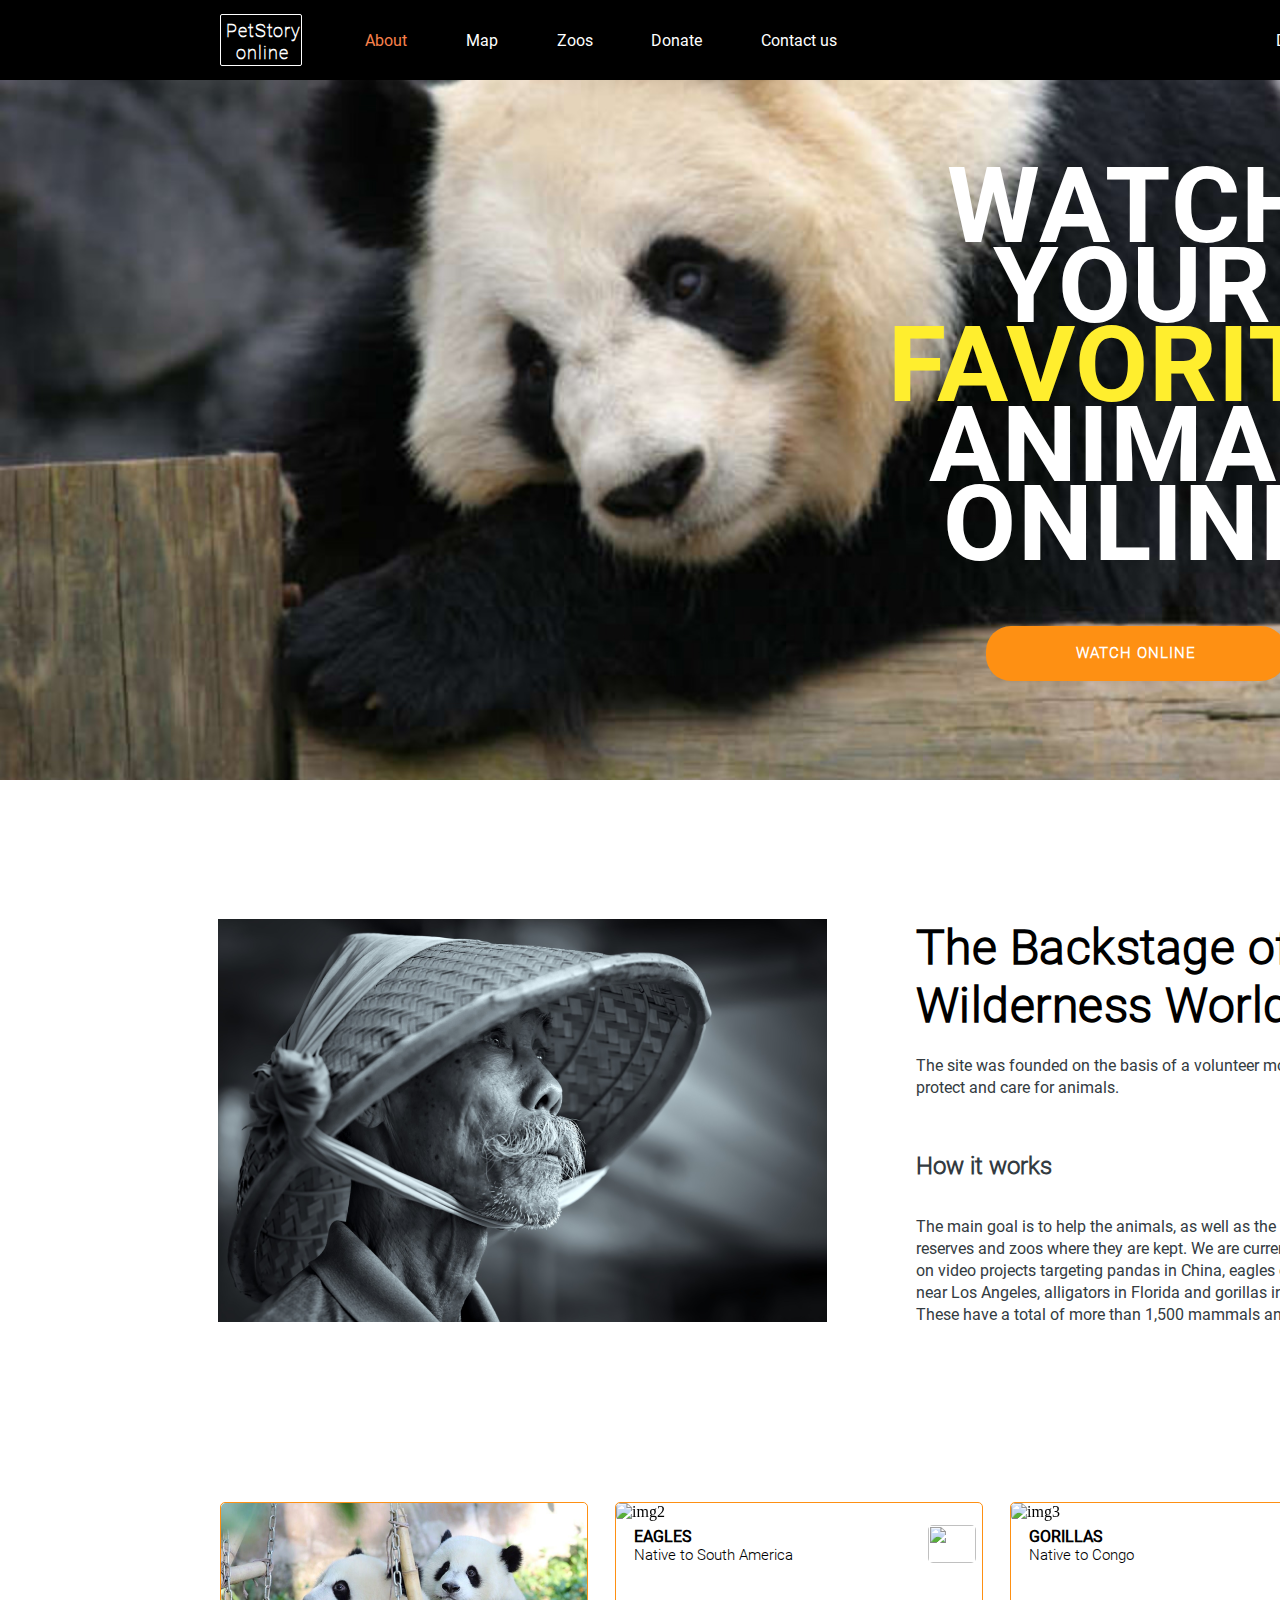
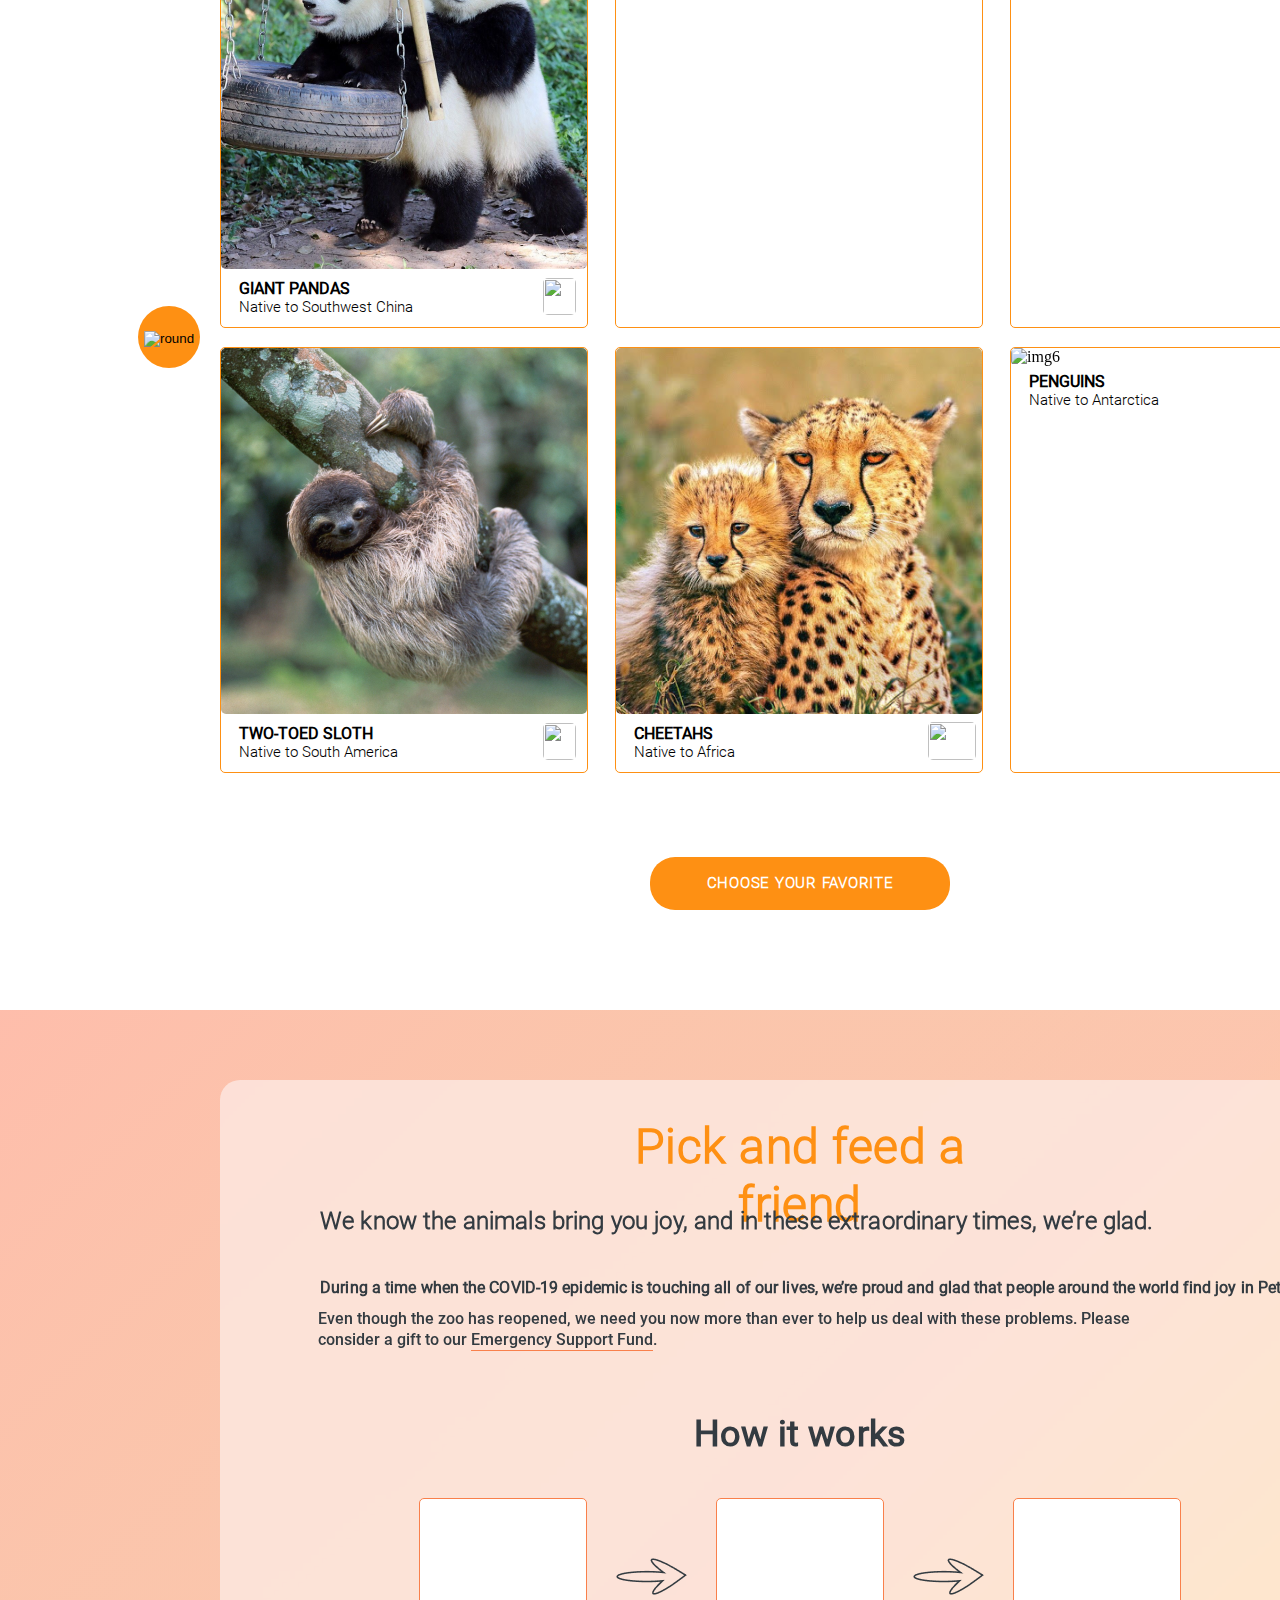
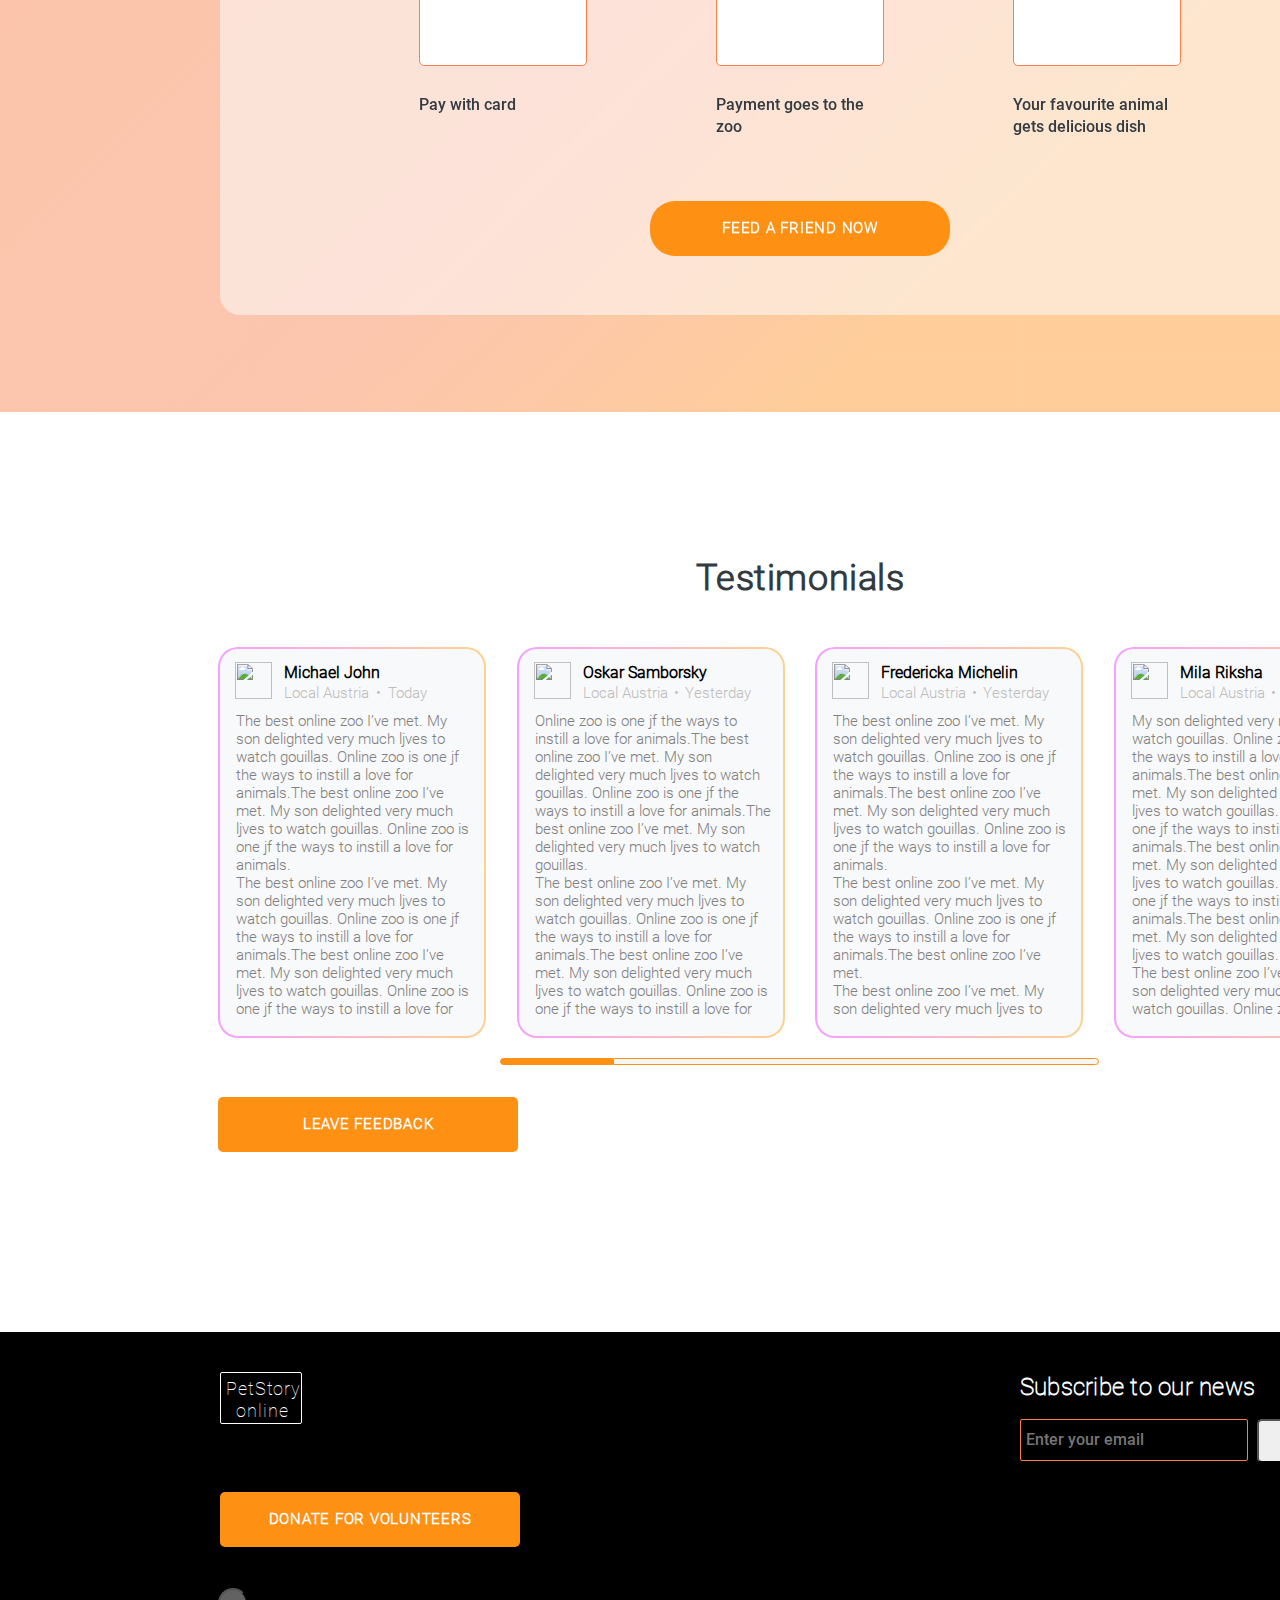
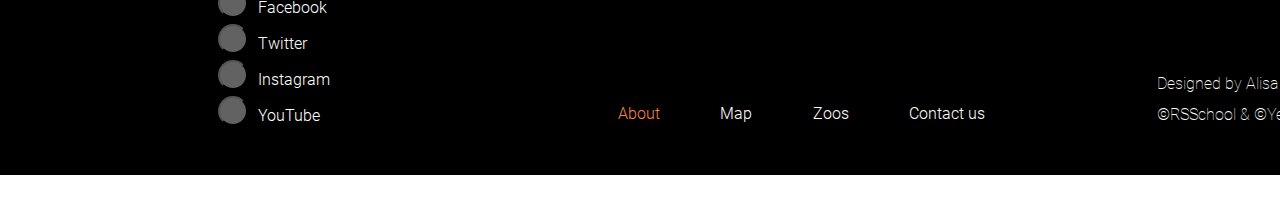
==== commit f409b316: "Add files via upload" ====
--- a/online-zoo/pages/main/index.html
+++ b/online-zoo/pages/main/index.html
@@ -1,335 +1,410 @@
 <!DOCTYPE html>
 <html lang="en">
+  <head>
+    <meta charset="UTF-8" />
+    <meta http-equiv="X-UA-Compatible" content="IE=edge" />
+    <meta name="viewport" content="width=device-width, initial-scale=1.0" />
+    <link rel="stylesheet" href="../../assets/styles/normalize.css" />
+    <link rel="stylesheet" href="../../assets/styles/style.css" />
+    <title>Document</title>
+  </head>
+  <body>
+    <header>
+      <div class="logo-div">
+        <div class="logo" id="logo-anchor">
+          <h1 class="logo-inner">
+            PetStory online
+          </h1>
+          <img class="bamboo-stick" src="../../assets/icons/bamboo.png" alt="">
+        </div>
+      </div>
+      <nav>
+        <ul>
+          <li><a href="" class="highlighted">About</a></li>
+          <li><a href="">Map</a></li>
+          <li><a href="">Zoos</a></li>
+          <li><a href="../donate/index.html">Donate</a></li>
+          <li><a href="">Contact us</a></li>
+        </ul>
+      </nav>
+      <div class="single">
+        <a class="single-p" href="https://www.figma.com/file/ypzT9idgAILaSRVRmDAJxn/online-zoo-3-weeks">Designed by <span>&copy</span></a>
+      </div>
+    </header>
+    <main>
+      <section>
+        <div class="panda-bg">
+          <div class="ellipse-container">
+            <div class="ellipse">
+              <h2 class="main-title">
+                Watch your <span style="color: #ffee2e">favorite</span> animal
+                online
+              </h2>
+            </div>
+          </div>
+          <div class="watch-btn-div">
+            <button class="watch-btn">watch online</button>
+          </div>
+        </div>
+      </section>
+      <section>
+        <div class="wild-world">
+          <div class="wild-world-inner">
+            <img class="man" src="../../assets/images/bamboo-cap.png" alt="" />
+            <div class="wild-world-txt">
+              <div class="wild-world-txt-inner">
+                <h2>The Backstage of the Wilderness World.</h2>
+                <div class="text-story">
+                  <p class="founded marker-one">
+                    The site was founded on the basis of a volunteer movement to
+                    protect and care for animals.
+                  </p>
+                  <h4 class="founded-subtitle marker-two">How it works</h4>
+                  <p class="founded marker-three">
+                    The main goal is to help the animals, as well as the nature
+                    reserves and zoos where they are kept. We are currently
+                    working on video projects targeting pandas in China, eagles
+                    on an island near Los Angeles, alligators in Florida and
+                    gorillas in the Congo. These have a total of more than 1,500
+                    mammals and reptiles.
+                  </p>
+                </div>
+              </div>
+            </div>
+          </div>
+          <img
+            class="flowers"
+            src="../../assets/images/flower_foto1.png"
+            alt=""
+          />
+        </div>
+      </section>
+      <section>
+        
+        <div class="catalog-container">
+          <!-- <div class="gvimra"> -->
+          <img class="gvimra" src="../../assets/images/palm.png" alt="" />
+          <!-- </div> -->
+          <div class="catalog-outer">
+            <div class="catalog-inner">
+              <div class="arrow-left">
+                <button class="round-btn">
+                  <img src="../../assets/icons/next-arrow.png" alt="round" />
+                </button>
+              </div>
+              <div class="catalog-grid-outer">
+                <div class="catalog-grid">
+                  <div class="grid-card">
+                    <img src="../../assets/images/pandas.png" alt="img1" />
+                    <div class='overlay'></div>
+                    <div class="catalog-legend">
+                      <div class="catalog-legend-inner">
+                        <h6>giant pandas</h6>
+                        <p>Native to Southwest China</p>
+                      </div>
+                      <img
+                        class="grass"
+                        src="../../assets/icons/banana-bamboo_icon.png"
+                        alt=""
+                      />
+                    </div>
+                  </div>
+                  <div class="grid-card">
+                    <img src="../../assets/images/eagles.png" alt="img2" />
+                    <div class="catalog-legend">
+                      <div class="catalog-legend-inner">
+                        <h6>eagles</h6>
+                        <p>Native to South America</p>
+                      </div>
+                      <img
+                        class="meat"
+                        src="../../assets/icons/meet-fish_icon.png"
+                        alt=""
+                      />
+                    </div>
+                  </div>
+                  <div class="grid-card">
+                    <img src="../../assets/images/gorillaz.png" alt="img3" />
+                    <div class="catalog-legend">
+                      <div class="catalog-legend-inner">
+                        <h6>gorillas</h6>
+                        <p>Native to Congo</p>
+                      </div>
+                      <img
+                        class="grass"
+                        src="../../assets/icons/banana-bamboo_icon.png"
+                        alt=""
+                      />
+                    </div>
+                  </div>
+                  <div class="grid-card">
+                    <img src="../../assets/images/sloth.png" alt="img4" />
+                    <div class="catalog-legend">
+                      <div class="catalog-legend-inner">
+                        <h6>two-toed sloth</h6>
+                        <p>Native to South America</p>
+                      </div>
+                      <img
+                        class="grass"
+                        src="../../assets/icons/banana-bamboo_icon.png"
+                        alt=""
+                      />
+                    </div>
+                  </div>
+                  <div class="grid-card">
+                    <img src="../../assets/images/cheetahs.png" alt="img5" />
+                    <div class="catalog-legend">
+                      <div class="catalog-legend-inner">
+                        <h6>cheetahs</h6>
+                        <p>Native to Africa</p>
+                      </div>
+                      <img
+                        class="meat"
+                        src="../../assets/icons/meet-fish_icon.png"
+                        alt=""
+                      />
+                    </div>
+                  </div>
+                  <div class="grid-card">
+                    <img src="../../assets/images/penguins.png" alt="img6" />
+                    <div class="catalog-legend">
+                      <div class="catalog-legend-inner">
+                        <h6>penguins</h6>
+                        <p>Native to Antarctica</p>
+                      </div>
+                      <img
+                        class="meat"
+                        src="../../assets/icons/meet-fish_icon.png"
+                        alt=""
+                      />
+                    </div>
+                  </div>
+                </div>
+              </div>
+              <div class="arrow-right">
+                <button class="round-btn">
+                  <img src="../../assets/icons/next-arrow2.png" alt="round" />
+                </button>
+              </div>
+            </div>
+            <button class="watch-btn btn-catalog">choose your favorite</button>
+          </div>
+          <!-- <div class="dragon-flower"> -->
+          <img
+            class="dragon-flower"
+            src="../../assets/images/strelitzia.png"
+            alt=""
+          />
+          <!-- </div> -->
+        </div>
+      </section>
+      <section>
+        <div class="friend">
+          <div class="friends-inner">
+            <h2 class="pick">Pick and feed a friend</h2>
+            <h4 class="know">
+              We know the animals bring you joy, and in these extraordinary
+              times, we’re glad.
+            </h4>
+            <h5 class="covid">
+              During a time when the COVID-19 epidemic is touching all of our
+              lives, we’re proud and glad that people around the world find joy
+              in PetStory.
+            </h5>
+            <p class="even">
+              Even though the zoo has reopened, we need you now more than ever
+              to help us deal with these problems. Please consider a gift to our
+              <a class="undeline" href="../donate/index.html">Emergency Support Fund</a>.
+            </p>
+            <h3 class="how">How it works</h3>
+            <div class="trio">
+              <div class="trio-card-outer">
+                <div class="trio-card">
+                  <img src="../../assets/icons/pay.png" alt="" />
+                </div>
+                <p>Pay with card</p>
+              </div>
+              <div class="trio-vector">
+                <img src="../../assets/icons/Vector.png" alt="" />
+              </div>
+              <div class="trio-card-outer">
+                <div class="trio-card">
+                  <img src="../../assets/icons/zoo.png" alt="" />
+                </div>
+                <p>Payment goes to the zoo</p>
+              </div>
+              <div class="trio-vector">
+                <img src="../../assets/icons/Vector.png" alt="" />
+              </div>
+              <div class="trio-card-outer">
+                <div class="trio-card">
+                  <img src="../../assets/icons/monkey.png" alt="" />
+                </div>
+                <p>Your favourite animal gets delicious dish</p>
+              </div>
+            </div>
+            <div class="feed-btn-div">
+              <button class="feed-btn">feed a friend now</button>
+            </div>
+          </div>
+        </div>
+      </section>
+      <section>
+        <div class="testimonials-main-container">
+          <h3 class="testimonial-title">testimonials</h3>
+          <div class="testimonials-container">
+            <div class="testimonials-item">
+              <div class="testimonials-item-container">
+                <img src="../../assets/icons/unknownuser.png" alt="" />
+                <div class="outer-subtitle">
+                  <h6>Michael John</h6>
+                  <div class="subtitle" style="width: 143px;">
+                    <span>Local Austria</span><span>&#x2022</span><span>Today</span>
+                  </div>
+                </div>
+              </div>
+              <p class="test-txt">
+                The best online zoo I’ve met. My son delighted very much ljves to
+                watch gouillas. Online zoo is one jf the ways to instill a love
+                for animals.The best online zoo I’ve met. My son delighted very
+                much ljves to watch gouillas. Online zoo is one jf the ways to
+                instill a love for animals. <br />
+                The best online zoo I’ve met. My son delighted very much ljves to
+                watch gouillas. Online zoo is one jf the ways to instill a love
+                for animals.The best online zoo I’ve met. My son delighted very
+                much ljves to watch gouillas. Online zoo is one jf the ways to
+                instill a love for animals.
+              </p>
+            </div>
+            <div class="testimonials-item">
+              <div class="testimonials-item-container">
+                <img src="../../assets/icons/guy.png" alt="" />
+                <div class="outer-subtitle">
+                  <h6>Oskar Samborsky</h6>
+                  <div class="subtitle">
+                    <span>Local Austria</span><span> &#x2022</span><span>Yesterday</span>
+                  </div>
+                </div>
+              </div>
+              <p class="test-txt">
+                Online zoo is one jf the ways to instill a love for animals.The best online zoo I’ve met. My son delighted very much ljves to watch gouillas. Online zoo is one jf the ways to instill a love for animals.The best online zoo I’ve met. My son delighted very much ljves to watch gouillas.<br/> 
+The best online zoo I’ve met. My son delighted very much ljves to watch gouillas. Online zoo is one jf the ways to instill a love for animals.The best online zoo I’ve met. My son delighted very much ljves to watch gouillas. Online zoo is one jf the ways to instill a love for animals.
+The best online zoo I’ve met. My son delighted very much ljves to watch gouillas. Online zoo is one jf the ways to instill a love for animals.The best online zoo I’ve met. My son delighted very much ljves to watch gouillas. Online zoo is one jf the ways to instill a love for animals.
 
-<head>
-    <meta charset="UTF-8">
-    <meta http-equiv="X-UA-Compatible" content="IE=edge">
-    <meta name="viewport" content="width=device-width, initial-scale=1.0">
-    <link rel="preconnect" href="https://fonts.googleapis.com">
-    <link rel="preconnect" href="https://fonts.gstatic.com" crossorigin>
-    <link rel="shortcut icon" href="assets/icons/panda_icon.svg" type="image/x-icon">
-    <link href="https://fonts.googleapis.com/css2?family=Roboto:wght@300;400;500;700&display=swap" rel="stylesheet">
-    <link rel="stylesheet" href="style.css">
-    <title>Online Zoo | Home</title>
-</head>
-
-<body>
-    <!-- Header Starts Here -->
-    <header>
-        <div class="container">
-            <div style="display: flex; align-items: center;">
-                <div class="logo">
-                    <a class="header_logo_link" href="index.html">
-                        <h1>PetStory online</h1>
-                    </a>
-                </div>
-                <nav>
-                    <ul class="navbar-links">
-                        <li><a class="nav-item active" href="#">About</a></li>
-                        <li><a class="nav-item" href="#">Map</a></li>
-                        <li><a class="nav-item" href="#">Zoos</a></li>
-                        <li><a class="nav-item" href="pages/donate/index.html">Donate</a></li>
-                        <li><a class="nav-item" href="#projects">Contact Us</a></li>
-                    </ul>
-                </nav>
-            </div>
-            <div class="designed-by">
-                <a class="header_designed" href="https://www.figma.com/file/jfEFwkXVj1WRq7sUHDr8os/PetStory-online"
-                    target="_blank"> Designed by ©</a>
-            </div>
-        </div>
-    </header>
-    <!-- Header Ends Here -->
-
-    <!-- Main Contents Starts Here -->
-    <main>
-        <section class="section1-bg watch-you">
-            <div class="container ellipse-container">
-                <div class="title-block">
-                    <h2 class="title">watch your <span style="color: #ffee2e">favorite</span> animal online
-                    </h2>
-                    <button class="btn btn-rounded btn-dark">Watch online</button>
-                </div>
-            </div>
-        </section>
-        <section class="section2_wrapper">
-           <div class="backstage">
-            <div class="container section2">
-                <div class="img-container">
-                </div>
-                <div class="section-content">
-                    <h2>The Backstage of the Wilderness World.</h2>
-                    <p>The site was founded on the basis of a volunteer movement to protect and care for animals.</p>
-                    <div class="content-2">
-                        <h3 class="subtitle">How it works </h3>
-                        <p>
-                            The main goal is to help the animals, as well as the nature reserves and zoos where they are
-                            kept. We are currently working on video projects targeting pandas in China, eagles on an
-                            island near Los Angeles, alligators in Florida and gorillas in the Congo. These have a total
-                            of more than 1,500 mammals and reptiles.
-                        </p>
-                    </div>
-                </div>
-            </div>
-           </div>
-        </section>
-        <section class="animals_wrapper">
-            <div >
-                <div class="container animals_section">
-                    <div class="slider_block">
-                        <div class="row1">
-                            <div class="animals-container">
-                                <div class="animal-card panda">
-                                    <img src="assets/images/pandas.png" alt="pandas">
-                                </div>
-                                <div class="animal-caption banana">
-                                    <h4 class="btn">giant pandas</h4>
-                                    <div class="location">Native to Southwest China</div>
-                                </div>
-                            </div>
-                            <div class="animals-container">
-                                <div class="animal-card">
-                                    <img src="assets/images/eagle.png" alt="An Eagle">
-                                </div>
-                                <div class="animal-caption meat-fish">
-                                    <h4 class="btn">eagles</h4>
-                                    <div class="location ">Native to South America</div>
-                                </div>
-                            </div>
-                            <div class="animals-container">
-                                <div class="animal-card">
-                                    <img src="assets/images/gorilla.png" alt="Gorilla">
-                                </div>
-                                <div class="animal-caption banana">
-                                    <h4 class="btn">gorillas</h4>
-                                    <div class="location ">Native to Congo</div>
-                                </div>
-                            </div>
-                        </div>
-                        <div class="row2">
-                            <div class="animals-container">
-                                <div class="animal-card">
-                                    <img src="assets/images/sloth.png" alt="A two-toed sloth">
-                                </div>
-                                <div class="animal-caption banana">
-                                    <h4 class="btn">two-toed sloth</h4>
-                                    <div class="location">Mesoamerica, South America</div>
-                                </div>
-                            </div>
-                            <div class="animals-container">
-                                <div class="animal-card">
-                                    <img src="assets/images/cheetahs.png" alt="Meat Fish icon">
-                                </div>
-                                <div class="animal-caption meat-fish">
-                                    <h4 class="btn">cheetahs</h4>
-                                    <div class="location">Native to Africa</div>
-                                </div>
-                            </div>
-                            <div class="animals-container">
-                                <div class="animal-card">
-                                    <img src="assets/images/penguin.png" alt="A penguin">
-                                </div>
-                                <div class="animal-caption meat-fish">
-                                    <h4 class="btn">penguins</h4>
-                                    <div class="location">Native to Antarctica</div>
-                                </div>
-                            </div>
-                        </div>
-                        <div class="left-ellipse"></div>
-                        <div class="right-ellipse"></div>
-                    </div>
-                </div>
-            </div>
-            <div style="text-align: center; margin-top: 80px; padding-bottom: 100px;">
-                <button class="btn btn-rounded btn-light">choose your favorite</button>
-            </div>
-        </section>
-        <section class="section4">
-            <div class="container">
-                <div style="margin-left: 350px; color: #FE9013;;">
-                    <h2>Pick and feed a friend</h2>
-                </div>
-                <div style="margin-left: 99px;">
-                    <h3 class="subtitle">We know the animals bring you joy, and in these extraordinary times, we’re
-                        glad.
-                    </h3>
-                    <h4>During a time when the COVID-19 epidemic is touching all of our lives, we’re proud and glad that
-                        people around the world find joy in PetStory.</h4>
-                    <p>Even though the zoo has reopened, we need you now more than ever to help us deal with these
-                        problems.
-                        Please consider a gift to our <a href="pages/donate/index.html">Emergency Support Fund</a> .
-                    </p>
-                </div>
-                <div style="margin-left: 475px; margin-bottom: 40px;">
-                    <h3>How it works</h3>
-                </div>
-                <div class="row">
-                    <div class="widget">
-                        <div>
-                        </div>
-                        <p>Pay with card</p>
-                    </div>
-                    <div class="arrow"> <img src="assets/icons/arrow.svg" alt="arrow icon"> </div>
-                    <div class="widget">
-                        <div class="zoo">
-                        </div>
-                        <p>Payment goes to the zoo</p>
-                    </div>
-                    <div class="arrow"> <img src="assets/icons/arrow.svg" alt="arrow icon"></div>
-                    <div class="widget">
-                        <div class="monkey">
-                        </div>
-                        <p>Your favourite animal gets delicious dish</p>
-                    </div>
-                </div>
-                <div style="text-align: center; margin-top: 60px;">
-                    <button class="btn btn-rounded btn-dark">Feed a friend now</button>
-                </div>
-            </div>
-        </section>
-
-        <section class="section5 section5-wrapper">
-            <div class="container">
-                <div style="text-align: center; margin-bottom: 47px; ">
-                    <h3>Testimonials</h3>
-                </div>
-                <div class="row testimonial-list">
-                    <div class="testimonial-item">
-                        <div style="display: flex; margin-bottom: 10px;">
-                            <img src="assets/icons/user_icon.svg" alt="user_icon">
-                            <div class="content" style="margin-left: 10px;">
-                                <h4>Michael John </h4>
-                                <p class="small-paragraph">Local Austria • Today</p>
-                            </div>
-                        </div>
-                        <p class="small-paragraph">
-                            The best online zoo I’ve met. My son delighted very much ljves to watch gouillas. Online zoo
-                            is one jf the ways to instill a love for animals.The best online zoo I’ve met. My son
-                            delighted very much ljves to watch gouillas. Online zoo is one jf the ways to instill a love
-                            for animals.
-                            The best online zoo I’ve met. My son delighted very much ljves to watch gouillas. Online zoo
-                            is one jf the ways to instill a love for animals.The best online zoo I’ve met. My son
-                            delighted very much ljves to watch gouillas. Online zoo is one jf the ways to instill a love
-                            for.
-                        </p>
-                    </div>
-                    <div class="testimonial-item">
-                        <div style="display: flex; margin-bottom: 10px;">
-                            <img src="assets/images/person1.png" alt="person 1">
-                            <div class="content" style="margin-left: 10px;">
-                                <h4>Michael John </h4>
-                                <p class="small-paragraph">Local Austria • Today</p>
-                            </div>
-                        </div>
-                        <p class="small-paragraph">
-                            The best online zoo I’ve met. My son delighted very much ljves to watch gouillas. Online zoo
-                            is one jf the ways to instill a love for animals.The best online zoo I’ve met. My son
-                            delighted very much ljves to watch gouillas. Online zoo is one jf the ways to instill a love
-                            for animals.
-                            The best online zoo I’ve met. My son delighted very much ljves to watch gouillas. Online zoo
-                            is one jf the ways to instill a love for animals.The best online zoo I’ve met. My son
-                            delighted very much ljves to watch gouillas. Online zoo is one jf the ways to instill a love
-                            for.
-                        </p>
-                    </div>
-                    <div class="testimonial-item">
-                        <div style="display: flex; margin-bottom: 10px;">
-                            <img src="assets/images/person2.png" alt="person 2">
-                            <div class="content" style="margin-left: 10px;">
-                                <h4>Michael John </h4>
-                                <p class="small-paragraph">Local Austria • Today</p>
-                            </div>
-                        </div>
-                        <p class="small-paragraph">
-                            The best online zoo I’ve met. My son delighted very much ljves to watch gouillas. Online zoo
-                            is one jf the ways to instill a love for animals.The best online zoo I’ve met. My son
-                            delighted very much ljves to watch gouillas. Online zoo is one jf the ways to instill a love
-                            for animals.
-                            The best online zoo I’ve met. My son delighted very much ljves to watch gouillas. Online zoo
-                            is one jf the ways to instill a love for animals.The best online zoo I’ve met. My son
-                            delighted very much ljves to watch gouillas. Online zoo is one jf the ways to instill a love
-                            for.
-                        </p>
-                    </div>
-                    <div class="testimonial-item">
-                        <div style="display: flex; margin-bottom: 10px;">
-                            <img src="assets/images/person3.png" alt="person 3">
-                            <div class="content" style="margin-left: 10px;">
-                                <h4>Michael John </h4>
-                                <p class="small-paragraph">Local Austria • Today</p>
-                            </div>
-                        </div>
-                        <p class="small-paragraph">
-                            The best online zoo I’ve met. My son delighted very much ljves to watch gouillas. Online zoo
-                            is one jf the ways to instill a love for animals.The best online zoo I’ve met. My son
-                            delighted very much ljves to watch gouillas. Online zoo is one jf the ways to instill a love
-                            for animals.
-                            The best online zoo I’ve met. My son delighted very much ljves to watch gouillas. Online zoo
-                            is one jf the ways to instill a love for animals.The best online zoo I’ve met. My son
-                            delighted very much ljves to watch gouillas. Online zoo is one jf the ways to instill a love
-                            for.
-                        </p>
-                    </div>
-                </div>
-                <div class="slider_container">
-                    <input class="slider_testimonials" min="1" max="4" type="range" value="1">
-                </div>
-                <button class="btn btn-square btn-dark">leave feedback</button>
-            </div>
-        </section>
+              </p>
+            </div>
+            <div class="testimonials-item">
+              <div class="testimonials-item-container">
+                <img src="../../assets/icons/girl1.png" alt="" />
+                <div class="outer-subtitle">
+                  <h6>Fredericka Michelin</h6>
+                  <div class="subtitle">
+                    <span>Local Austria</span><span> &#x2022</span><span>Yesterday</span>
+                  </div>
+                </div>
+              </div>
+              <p class="test-txt">
+                The best online zoo I’ve met. My son delighted very much ljves to watch gouillas. Online zoo is one jf the ways to instill a love for animals.The best online zoo I’ve met. My son delighted very much ljves to watch gouillas. Online zoo is one jf the ways to instill a love for animals.
+                <br/>The best online zoo I’ve met. My son delighted very much ljves to watch gouillas. Online zoo is one jf the ways to instill a love for animals.The best online zoo I’ve met.<br/>
+                The best online zoo I’ve met. My son delighted very much ljves to watch gouillas. Online zoo is one jf the ways to instill a love for animals.The best online zoo I’ve met. My son delighted very much ljves to watch gouillas. Online zoo is one jf the ways to instill a love for animals.
+                
+              </p>
+            </div>
+            <div class="testimonials-item">
+              <div class="testimonials-item-container">
+                <img src="../../assets/icons/girl2.png" alt="" />
+                <div class="outer-subtitle">
+                  <h6>Mila Riksha</h6>
+                  <div class="subtitle">
+                    <span>Local Austria</span><span> &#x2022</span><span>Yesterday</span>
+                  </div>
+                </div>
+              </div>
+              <p class="test-txt">
+                My son delighted very much ljves to watch gouillas. Online zoo is one jf the ways to instill a love for animals.The best online zoo I’ve met. My son delighted very much ljves to watch gouillas. Online zoo is one jf the ways to instill a love for animals.The best online zoo I’ve met. My son delighted very much ljves to watch gouillas. Online zoo is one jf the ways to instill a love for animals.The best online zoo I’ve met. My son delighted very much ljves to watch gouillas.<br/>
+                The best online zoo I’ve met. My son delighted very much ljves to watch gouillas. Online zoo is one jf the ways to instill a love for animals.The best online zoo I’ve met. My son delighted very much ljves to watch gouillas. Online zoo is one jf the ways to instill a love for animals.
+              </p>
+            </div>
+          </div>
+          <div class="gauge">
+            <p class="gauge-btn"></p>
+            <p class="gauge-btn2" ></p>
+          </div>
+          <div class="leaf-feedback-container">
+            <div class="feed-back-btn-div">
+              <button class="watch-btn feed-back-btn">Leave feedback</button>
+            </div>
+            <div class="leaf">
+              <img src="../../assets/images/leav_foto.png" alt="" />
+            </div>
+          </div>
+        </div>
+      </section>
     </main>
-    <!-- Main Contents Ends Here -->
-
-    <!-- Footer Starts Here -->
     <footer>
-        <div class="container">
-            <div class="content1" style="display: flex; justify-content: space-between;">
-                <div class="logo">
-                    <a class="header_logo_link" href="index.html">
-                        <div>PetStory online</div>
-                    </a>
-                </div>
-                <form>
-                    <h3 class="subtitle">Subscribe to our news</h3>
-                    <input type="email" placeholder="Enter your email" required>
-                    <input type="submit" value="Submit">
-                </form>
-            </div>
-            <div class="content2">
-                <button class="btn btn-square btn-dark">
-                    <a href="pages/donate/index.html">donate for volunteers</a>
-                </button>
-            </div>
-            <div class="content3" style="display: flex; justify-content: space-between;">
-               <div style="display: flex;">
-                <div class="socials">
-                    <a href=""><img src="assets//icons/facebook.svg" alt="facebook"></a>
-                    <a href=""><img src="assets/icons/twitter.svg" alt="twitter"> </a>
-                    <a href=""><img src="assets/icons/instagram.svg" alt="instagram"></a>
-                    <a href=""><img src="assets/icons/youtube.svg" alt="youtube"></a>
-                </div>
-                <nav>
-                    <ul class="navbar-links">
-                        <li><a class="nav-item active" href="#">About</a></li>
-                        <li><a class="nav-item" href="#">Map</a></li>
-                        <li><a class="nav-item" href="#">Zoos</a></li>
-                        <li><a class="nav-item" href="#projects">Contact Us</a></li>
-                    </ul>
-                </nav>
-               </div>
-                <div class="designed-by">
-                    <p style="margin-bottom: 10px;"><a
-                            href="https://www.figma.com/file/jfEFwkXVj1WRq7sUHDr8os/PetStory-online?node-id=0%3A1"
-                            target="_blank"> Designed by Alisa Samborskaya</a></p>
-                    <p><a href="https://www.figma.com/file/jfEFwkXVj1WRq7sUHDr8os/PetStory-online?node-id=0%3A1"
-                            target="_blank">©RSSchool & ©Yem Digital 2021</a></p>
-                </div>
-            </div>
-        </div>
+      <div class="footer-main-container">
+      <div class="footer-container1">
+        <div class="footer-logo">
+          <div class="logo" id="logo-anchor2">
+            <p class="logo-inner2">
+              PetStory online
+            </p>
+            <img class="bamboo-stick" src="../../assets/icons/bamboo.png" alt="">
+          </div>
+        </div>
+        <div class="footer-btn">
+          <button id='donate-btn' class="watch-btn feed-back-btn">Donate for volunteers</button>
+        </div>
+        <div class="social-media-outer">
+          <div class="social-media">
+            <div class="social-media-item">
+              <button class="tiny-ellipse">
+                <a class="social-media-anchor" href=""> <img src="../../assets/icons/facebook.png" alt="" /></a>
+              </button>
+              <a class="social-media-anchor-add" href="">Facebook</a> 
+            </div>
+            <div class="social-media-item">
+              <button class="tiny-ellipse">
+                <a class="social-media-anchor" href=""> <img src="../../assets/icons/tweeter.png" alt="" /></a>
+              </button><a class="social-media-anchor-add" href="">Twitter</a> 
+            </div>
+            <div class="social-media-item">
+              <button class="tiny-ellipse">
+                <a class="social-media-anchor" href=""><img src="../../assets/icons/instagram.png" alt="" /></a>
+              </button><a class="social-media-anchor-add" href="">Instagram</a>
+          </div>
+          <div class="social-media-item">
+            <button class="tiny-ellipse">
+              <a class="social-media-anchor" href=""><img src="../../assets/icons/youtube.png" alt="" /></a>
+            </button><a class="social-media-anchor-add" href="">YouTube</a>
+            </div>
+          </div>
+        </div>
+      </div>
+      <div class="footer-container2">
+          <nav>
+            <ul>
+              <li><a href="" style="color: #F9804B">About</a></li>
+              <li><a href="">Map</a></li>
+              <li><a href="">Zoos</a></li>
+              <li><a href="">Contact us</a></li>
+            </ul>
+          </nav>
+      </div>
+      <div class="footer-container3">
+        <div class="search-bar">
+          <h4>Subscribe to our news</h4>
+          <input type="email" placeholder="Enter your email" />
+          <button>Submit</button>
+        </div>
+        <div class="author">
+         <a href="https://www.figma.com/file/ypzT9idgAILaSRVRmDAJxn/online-zoo-3-weeks">Designed by Alisa Samborskaya</a> 
+         <a href="https://rs.school/" class="copyR">©RSSchool & ©Yem Digital 2021</a>
+          <!-- <p class="copyR">©RSSchool & ©Yem Digital 2021</p> -->
+        </div>
+      </div>
+    </div>
     </footer>
-    <!-- Footer Ends Here -->
-
-    <script src="script.js"></script>
-</body>
-
-</html>+    <script src="./script.js"></script>
+  </body>
+</html>
--- a/online-zoo/assets/styles/style.css
+++ b/online-zoo/assets/styles/style.css
@@ -0,0 +1,979 @@
+@font-face {
+	font-family: "Roboto-200";
+	src: url('../fonts/Roboto-Thin.ttf');
+	font-weight: normal;
+	font-style: normal;
+}
+@font-face {
+	font-family: "Roboto-300";
+	src: url('../fonts/Roboto-Light.ttf');
+	font-weight: normal;
+	font-style: normal;
+}
+@font-face {
+	font-family: "Roboto-400";
+	src: url('../fonts/Roboto-Medium.ttf');
+	font-weight: normal;
+	font-style: normal;
+}
+
+@font-face {
+	font-family: "Roboto-500";
+	src: url('../fonts/Roboto-Regular.ttf');
+	font-weight: normal;
+	font-style: normal;
+}
+
+@font-face {
+	font-family: "Roboto-700";
+	src: url('../fonts/Roboto-Bold.ttf');
+	font-weight: normal;
+	font-style: normal;
+}
+
+
+*{
+	margin: 0;
+    padding: 0;
+    box-sizing: border-box;
+}
+
+body{
+    width: 1600px;
+    margin: auto;
+    overflow-x: hidden;
+}
+
+header{
+    height: 80px;
+    background: #000000;
+    width: 100%;
+    display: flex;
+    align-items: center;
+        font-family: "Roboto-500";
+    font-size: 16px;
+    font-weight: 500;
+    letter-spacing: 0.0em;
+}
+
+.logo-div{
+    /* flex: 0.91; */
+    width: 302px;
+    display: flex;
+    justify-content: flex-end;
+}
+
+.bamboo-stick{
+    position: absolute;
+    top: 43%;
+    left: 9%;
+}
+
+.logo{
+    width: 82px;
+    height: 52px;
+    border: 1px solid #FFFFFF;
+    border-radius: 2px;
+    position: relative;
+    cursor: pointer;
+}
+
+
+
+.logo-inner{
+    text-align: center;
+    line-height: 120%;
+    margin: 5px 0 0 5px;
+    letter-spacing: 0.05em;
+    font-family: "Roboto-200";
+    font-size: 18px;
+    width: 73px;
+    height: 45px;
+    color:#FFFFFF;
+}
+.logo-inner2{
+    text-align: center;
+    line-height: 120%;
+    margin: 5px 0 0 5px;
+    letter-spacing: 0.05em;
+    font-family: "Roboto-200";
+    font-size: 18px;
+    width: 73px;
+    height: 45px;
+    color:#FFFFFF;
+}
+.single{
+    /* flex: 1; */
+    width: 551px;
+    display: flex;
+    /* display: inline; */
+    justify-content: flex-end;
+    color: white;
+    /* border: 1px solid white; */
+    
+}
+.single-p{
+    cursor: pointer;
+    width: 120px;
+    text-align: center;
+    color: #FFFFFF;
+    text-decoration: none;
+}
+
+.single-p:hover{
+    color: #F9804B; 
+}
+
+nav ul li a:hover{
+    color: #F9804B;
+}
+nav{
+    padding-left: 63px;
+    /* border: 1px solid white; */
+    width: 535px;
+    /* flex: 2.9; */
+    background-color: #000000;
+    height: 80px;
+    color: #FFFFFF;
+    z-index: 7;
+    display: flex;
+    justify-content: flex-end;
+}
+
+ul{
+    width: 536px;
+    display: flex;
+    justify-content: space-between;
+    align-items: center;
+}
+
+nav ul li {
+    list-style-type: none;
+}
+
+nav ul li a{
+    color: #FFFFFF;
+    text-decoration: none;
+    cursor: pointer;
+}
+
+.highlighted{
+    color: #F9804B;
+}
+
+.panda-bg{
+    background-image: url('../../assets/images/GiantPanda.png');
+    background-repeat: no-repeat;
+    background-position: center;
+    background-position-y: -80px;
+    height: 715px;
+}
+
+.ellipse-container{
+    width: 1275px; 
+    height: 478px; 
+    display: flex;
+    justify-content:flex-end;
+    align-items: flex-end;
+}
+
+.ellipse{
+    background-image: url('../../assets/images/Ellipse6.png');
+    width: 465px; 
+    height: 465px; 
+    background-position: center;
+    background-repeat: no-repeat; 
+    background-size: cover;
+}
+
+
+.main-title{
+    margin: 74px 0 0 72px;
+    font-family: "Roboto-700";
+    font-style: normal;
+    font-weight: 700;
+    font-size: 106px;
+    line-height: 75%;
+    text-align: center;
+    text-transform: uppercase;
+    width: 500.31px;
+    height: 400px;
+    color: #FFFFFF;
+    display: inline-block;
+}
+h2{
+    font-family: "Roboto-300";
+    font-size: 48px;
+    line-height: 58px;
+    letter-spacing: 0.01em;
+    text-align: left;
+}
+
+h6{
+    text-transform: uppercase;
+}
+
+.watch-btn-div{
+    width: 972px;
+    height: 190px;
+    margin: auto;
+    display: flex;
+    justify-content: flex-end;
+    align-items: center;
+}
+.watch-btn{
+    cursor: pointer;
+    letter-spacing: 1px;
+    float: right;
+    height: 55px;
+    width: 300px;
+    font-family: "Roboto-300";
+    font-weight: bolder;
+    font-size: 15px;
+    padding: 10px;
+    /* background-image:  linear-gradient(#F9804B, #FE9013); */
+    background-color:#FE9013;
+    color: #FFFFFF;
+    text-align: center;
+    text-transform: uppercase;
+    font-size: 15px;
+    line-height: 140%;
+    border-radius: 25px;
+    border: none;
+}
+
+.watch-btn:hover{
+    background-color:#F9804B;
+}
+
+.wild-world{
+    display: flex;
+    align-items: center;
+    justify-content: flex-end;
+}
+
+.wild-world-inner{
+    display: flex;
+    justify-content: space-evenly;
+    align-items: flex-end;
+    width: 1190px;
+    height: 450px;
+}
+
+.man{
+    height: 403px;
+    width: 609px;
+}
+
+.flowers{
+    max-height: 605px;
+    max-width: 293px;
+}
+
+.wild-world-txt{
+    display: flex;
+    justify-content: flex-end;
+    width: 552px;
+    height: 403px;
+}
+
+
+.wild-world-txt-inner{
+    display: flex;
+    flex-direction: column; 
+    width: 473px;
+    height: 403px;
+}
+
+h4{
+    text-align: left;
+    height: 42px;
+    width: 465px;
+    font-family: "Roboto-300";
+    font-size: 24px;
+    line-height: 21px;
+    letter-spacing: 0em;
+    text-align: left;
+    color:#333B41;
+}
+
+.founded{
+    height: 42px;
+    width: 465px;
+    font-family: "Roboto-500";
+    font-size: 16px;
+    font-weight: 400;
+    line-height: 22px;
+    letter-spacing: 0em;
+    text-align: left;
+    color:#333B41;
+}
+
+.text-story{
+    display: flex;
+    flex-direction: column;
+    width: 100%;
+    height: 100%;
+}
+
+.marker-one{
+    flex: 0.67;
+    display: flex;
+    flex-direction: column;
+    justify-content: center;
+}
+
+.marker-two{
+    display: flex;
+    flex-direction: column;
+    justify-content: center;
+    flex: 0.8;
+}
+
+.marker-three{
+    flex: 0.87;
+}
+
+.round-btn{
+    width: 62px;
+    height: 62px;
+    /* background-image:  linear-gradient(#F9804B, #FE9013); */
+    background-color: #FE9013;
+    border-radius: 50%;
+    border: none;
+    cursor: pointer;
+}
+
+.round-btn:hover {
+    background-color: #F9804B;
+}
+
+
+.gvimra{
+    align-self: flex-end;
+}
+.catalog-container{
+    display: flex;
+    justify-content: space-between;
+    position: relative;
+    border-radius: 0px;
+    height: 1210px;
+    width: 100%;
+    margin: auto;
+}
+
+.catalog-outer{
+    position: absolute;
+    top: 72px;
+    left: 0;
+    display: flex;
+    flex-direction: column;
+    align-items: center;
+    height: 1038px;
+    width: 100%;
+}
+.arrow-left{
+    margin-right: 20px ;
+    display: flex;
+    justify-content: flex-end;
+    height: 72px;
+    flex: 0.35;
+    cursor: pointer;
+}
+.arrow-right{
+    margin-left: 20px ;
+    display: flex;
+    justify-content: flex-start;
+    height: 72px;
+    flex: 0.35;
+    cursor: pointer;
+}
+.catalog-inner{
+    height: 1000px;
+    width: 100%;
+    margin: auto;
+    display: flex;
+    justify-content: space-between;
+    justify-content: center;
+    align-items: center;
+}
+
+.catalog-grid-outer{
+    flex: 1;
+    display: flex;
+    flex-direction: column;
+    align-items: center;
+}
+
+.catalog-grid{
+    height: 880px;
+    width: 1160px;
+    justify-self: flex-start;
+    display: grid;
+    grid-template-columns: repeat(3, 1fr);
+    gap: 25px;
+    row-gap: 10px;
+}
+
+.grid-card{
+    border: 1px solid #FE9013;
+    height: 426px;
+    width: 368px;
+    border-radius: 5px;
+    position: relative;
+    cursor: pointer;
+}
+
+.grid-card img{
+    position: relative;
+    border-radius: 5px;
+    -webkit-filter: brightness(100%);
+	-moz-filter: brightness(100%);
+	-o-filter: brightness(100%);
+	-ms-filter: brightness(100%);
+	filter: brightness(100%);
+}
+.grass{
+    margin: 5px 0 0 10px;
+    height: 37px;
+    width: 33px;
+}
+.meat{
+    margin-top: 4px;
+    height: 38px;
+    width: 48px;
+}
+
+.catalog-legend{
+    display: flex;
+    width: 100%;
+    
+}
+
+.catalog-legend-inner{
+    width: 312px;
+    padding: 6px 0 0 18px;
+}
+
+.catalog-legend-inner h6{
+    font-family: "Roboto-500";
+    font-size: 16px;
+    width: 312px;
+}
+.catalog-legend-inner p{
+    font-family: "Roboto-300";
+    font-size: 15px;
+    width: 312px;
+}
+
+.btn-catalog{
+    margin-top: 46px;
+    letter-spacing: 0.05em;
+    text-align: center;
+}
+
+.dragon-flower{
+    align-self: flex-end;
+}
+
+.friend{
+    background-image: linear-gradient(
+        315.75deg,
+        rgba(254, 210, 144, 0.7) 30.06%,
+        #febdab 100.95%,
+        rgba(254, 210, 144, 0.7) 106.36%
+      ),
+      linear-gradient(
+        315.75deg,
+        rgba(254, 189, 171, 0.74) 30.06%,
+        rgba(243, 169, 248, 0.66) 50.74%,
+        #e0d8f0 80.49%,
+        #eaf7fe 127.9%,
+        #eaf7fe 149.54%
+      ),
+      linear-gradient(
+        315.75deg,
+        rgba(254, 189, 171, 0.74) 30.06%,
+        rgba(243, 169, 248, 0.66) 50.74%,
+        #e0d8f0 80.49%,
+        #eaf7fe 127.9%,
+        #eaf7fe 149.54%
+      );
+    height: 1002px;
+    width: 1600px;
+    margin: auto;
+    padding: 70px;
+}
+
+.friends-inner{
+    margin: auto;
+    height: 835px;
+    width: 1160px;
+    background: rgba(253, 253, 255, 0.52);
+    backdrop-filter: blur(2px);
+    border-radius: 20px;
+    /* opacity: 0.8; */
+    padding: 30px;
+}
+
+.pick{
+    color:#FE9013;
+    text-align: center;
+    width: 463px;
+    height: 58px;
+    margin: auto;
+    margin-top: 8px;
+}
+
+.know{
+    /* text-align: left; */
+    font-size: 24px;
+    letter-spacing: 0.006em;
+    width: 844px;
+    height: 29px;
+    margin: 35px 0 0 70px;
+    color: #333B41;
+    /* background:  linear-gradient(#FEBDAB 100% , #FED290 70%);
+    -webkit-background-clip: text;
+    -webkit-text-fill-color: transparent;
+    background-clip: text; */
+}
+
+.covid{
+    font-family: "Roboto-500";
+    font-size: 16px;
+    text-align: center;
+    width: 100%;
+    margin: 38px 0 0 21px;
+    letter-spacing: 0.006em;
+    color: #333B41
+}
+
+.even{
+    font-family: "Roboto-400";
+    font-size: 16px;
+    /* text-align: center; */
+    width: 875px;
+    height: 42px;
+    line-height: 130%;
+    margin: 12px 0 0 68px;
+    letter-spacing: 0;
+    color: #333B41;
+}
+
+.undeline{
+    color: #333B41;
+    text-decoration: underline #F9804B;
+    text-underline-offset: 5px;
+    cursor: pointer;
+}
+.how{
+    font-family: "Roboto-500";
+    font-size: 36px;
+    text-align: center;
+    width: 309px;
+    height: 47px;
+    margin: auto;
+    margin-top: 62px;
+    letter-spacing: 0.006em;
+    color: #333B41;
+}
+
+
+.trio{
+    display: flex;
+    width: 762px;
+    margin: auto;
+    margin-top: 38px;
+    justify-content: space-between;
+    
+}
+
+.trio-card{
+    height: 168px;
+    width: 168px;
+    border-radius: 5px;
+    border: 1px solid #F9804B;
+    display: flex;
+    justify-content: center;
+    align-items: center;
+    background-color: #FFFFFF;
+}
+
+.trio-vector{
+    margin: 60px 0 0 0;
+}
+
+.trio-card-outer p{
+    margin-top: 28px;
+    font-family: "Roboto-400";
+    line-height: 22px;
+    height: 46px;
+    width: 168px;
+    color: #333B41;
+}
+.feed-btn-div{
+    width: 100%;
+    height: 178px;
+    display: flex;
+    justify-content: center;
+    align-items: center;
+}
+.feed-btn{
+    cursor: pointer;
+    letter-spacing: 0.05em;
+    float: right;
+    height: 55px;
+    width: 300px;
+    font-family: "Roboto-300";
+    font-weight: bolder;
+    font-size: 15px;
+    padding: 10px;
+    /* background-image:  linear-gradient(#F9804B, #FE9013); */
+    background-color:#FE9013;
+    color: #FFFFFF;
+    text-align: center;
+    text-transform: uppercase;
+    font-size: 15px;
+    line-height: 140%;
+    border-radius: 25px;
+    border: none;
+   
+}
+
+.feed-btn:hover {
+    background-color:#F9804B;
+}
+
+.testimonial-title{
+    letter-spacing: 0.015em;
+    text-transform: capitalize;
+    font-family: "Roboto-300";
+    font-size: 36px;
+    color:#333B41;
+    text-align: center;
+    width: 463px;
+    height: 58px;
+    margin: auto;
+    margin-top: 145px;
+}
+.testimonials-main-container{
+    width: 100%;
+    height: 775px;
+}
+.testimonials-container{
+    background-color: #FFFFFF;
+    width: 1164px;
+    height: 390px;
+    display: flex;
+    justify-content: space-between;
+    margin: auto;
+    margin-top: 32px;
+}
+
+
+.testimonials-item{
+    border-radius: 20px;
+    padding: 10px;
+    background-color: lightgrey;
+    height: 391px;
+    width: 268px;
+    overflow-y: hidden;
+    border: 1px solid orange;
+    background: #F1F3F2;
+    border-radius: 20px;
+    background: linear-gradient(#f8f9fa, #f8f9fa) padding-box,
+    linear-gradient(to right, #f3a1ff, #fed290) border-box;
+    border: 2px solid transparent;
+}
+
+.testimonials-item-container{
+    margin: 3px 0 0 5px;
+    display: flex;
+}
+
+.testimonials-item-container img{
+    height: 37px;
+    width: 37px;
+}
+
+.outer-subtitle{
+    margin: 1px 0 0 12px;
+    display: flex;
+    flex-direction: column;
+}
+
+.outer-subtitle h6{
+    text-transform: capitalize;
+    color: #000000;
+    font-family: "Roboto-300";
+    font-size: 16px;
+    width: 150px;
+}
+.subtitle{
+    margin: 2px 0 0 0;
+    font-family: 'Roboto-300';
+    font-size: 15px;
+    color: #BDBDBD;
+    width: 168px;
+    display: flex;
+    justify-content: space-between;
+}
+
+.test-txt{
+    margin: 10px 0 0 6px;
+    font-family: "Roboto-300";
+    font-size: 15px;
+    line-height: 18px;
+    letter-spacing: 0em;
+    color: gray;
+    height: 307px;
+    overflow-y: hidden;
+    width: 237px;
+}
+
+.testimonial-card{
+    height: 391px;
+    width: 268px;
+    border-radius: 20px;
+}
+
+.gauge-btn{
+    margin: 21px 0 0 50px;
+    border-top-left-radius: 5px;
+    border-bottom-left-radius: 5px;
+    border: 1px solid #FE9013;
+     width: 113px; 
+     height: 7px;
+     display: block;
+     background-color: #FE9013;
+}
+
+.gauge-btn:hover{
+    background-color: #F9804B;   
+    border: 1px solid #F9804B;
+}
+.gauge-btn2{
+    margin: 21px 0 0 0;
+    border-top-right-radius: 5px;
+    border-bottom-right-radius: 5px;
+    border: 1px solid #FE9013;
+     width: 486px; 
+     height: 7px;
+     display: block;
+     background-color: #F5F7F6;
+}
+
+.gauge{
+    display: flex;
+    margin: auto;
+    width: 700px;
+    height: 50px;
+    cursor: pointer;
+}
+
+
+.feed-back-btn-div{
+    display: flex;
+    justify-content: flex-start;
+    width: 736px;
+    height: 75px;
+}
+
+.feed-back-btn{
+    margin: auto;
+    letter-spacing: 0.05em;
+    border-radius: 5px;
+}
+
+.leaf-feedback-container{
+    display: flex;
+}
+
+.leaf{
+    display: flex;
+    justify-content: flex-end;
+    align-items: flex-end;
+    width: 862px;
+    height: 378px;
+    z-index: -1;
+}
+
+footer{
+    height: 443px;
+    background-color: #000000;
+    width: 100%;
+    margin: auto;
+    padding: 40px;
+}
+
+.footer-main-container{
+    height: 443px;
+    display: flex;
+    justify-content: center;
+    width: 100%;
+    margin: auto;
+}
+.tiny-ellipse{
+    background: rgba(196, 196, 196, 0.5);
+    min-width: 30px;
+    min-height: 30px;
+    max-width: 30px;
+    max-height: 30px;
+    border-radius: 50%;
+}
+
+button img{
+    padding-top: 4px;
+}
+
+.search-bar{
+    margin: 5px 0 0 35px;
+    height: 95px;
+    color: #FFFFFF;
+}
+.search-bar input{
+    padding: 5px;
+    color: #FFFFFF;
+    border-radius: 2px;
+}
+
+.search-bar h4{
+    font-family: "Roboto-200";
+    letter-spacing: 0.01em;
+    color: #FFFFFF;
+}
+.search-bar button{
+    color: #000000;
+    font-family: "Roboto-300";
+    height: 44px;
+    width: 129px;
+    border-radius: 5px;
+    cursor: pointer;
+}
+
+div input{
+    border: 1px solid #F9804B;
+    background-color: #000000;
+    height: 42px;
+    width: 228px;
+    font-family: "Roboto-400";
+    font-size: 16px;
+    color: #FFFFFF;
+    margin-right: 5px;
+}
+
+.author{
+    color: #FFFFFF;
+    margin: 202px 0 0 172px;
+}
+.author a, .author p {
+    font-family: "Roboto-200";
+    font-size: 16px;
+    height: 21px;
+    width: 250px;
+    line-height: 130%;
+    color: #FFFFFF;
+    text-decoration: none;
+}
+
+.author a:hover{
+    color:#F9804B;
+}
+
+.copyR{
+    display: block;
+    margin: 10px 0 0 0;
+}
+.social-media-outer{
+    display: flex;
+    flex-direction: column;
+    align-items: flex-end;
+}
+.social-media{
+    width: 302px;
+}
+
+.social-media-item{
+    display: flex;
+    color: #FFFFFF;
+    margin-top: 6px;
+}
+
+.social-media-anchor{
+    text-decoration: none;
+    color: #FFFFFF;
+    font-family: "Roboto-300";
+    font-size: 16px;
+}
+
+.social-media-anchor-add{
+    text-decoration: none;
+    color: #FFFFFF;
+    font-family: "Roboto-300";
+    font-size: 16px;
+    margin: 10px 0 0 10px;
+}
+
+
+.tiny-ellipse span{
+    color: #FFFFFF;
+}
+
+.footer-container1{
+    width: 515px;
+    display: flex;
+    flex-direction: column;
+    /* justify-content: space-around; */
+    height:90%;
+    /* border: 1px solid yellowgreen; */
+}
+
+.footer-logo{
+    width: 120px;
+   
+    align-self: center;
+    display: flex;
+    justify-content: flex-start;
+}
+.footer-btn{
+    margin: 68px 0 0 0;
+    height: 90px;
+    width: 300px;
+    align-self: flex-end;
+}
+.footer-btn button{
+    width: 300px;
+}
+.footer-container2{
+    width: 469px;
+    display: flex;
+    flex-direction: column;
+    height:90%;
+}
+.footer-container3{
+    width: 617px;
+    display: flex;
+    flex-direction: column;
+    height:90%;
+}
+
+.footer-container2 nav{
+    margin: 317px 0 0 35px;
+    height: 50px;
+    width: 430px;
+}
+
+.footer-container2 nav ul li a{
+    text-decoration: none;
+    color: #FFFFFF;
+    font-family: "Roboto-300";
+    font-size: 16px;
+    cursor: pointer;
+}
+
+.footer-container2 nav ul li a:hover{
+    color: #F9804B;
+}
+
+
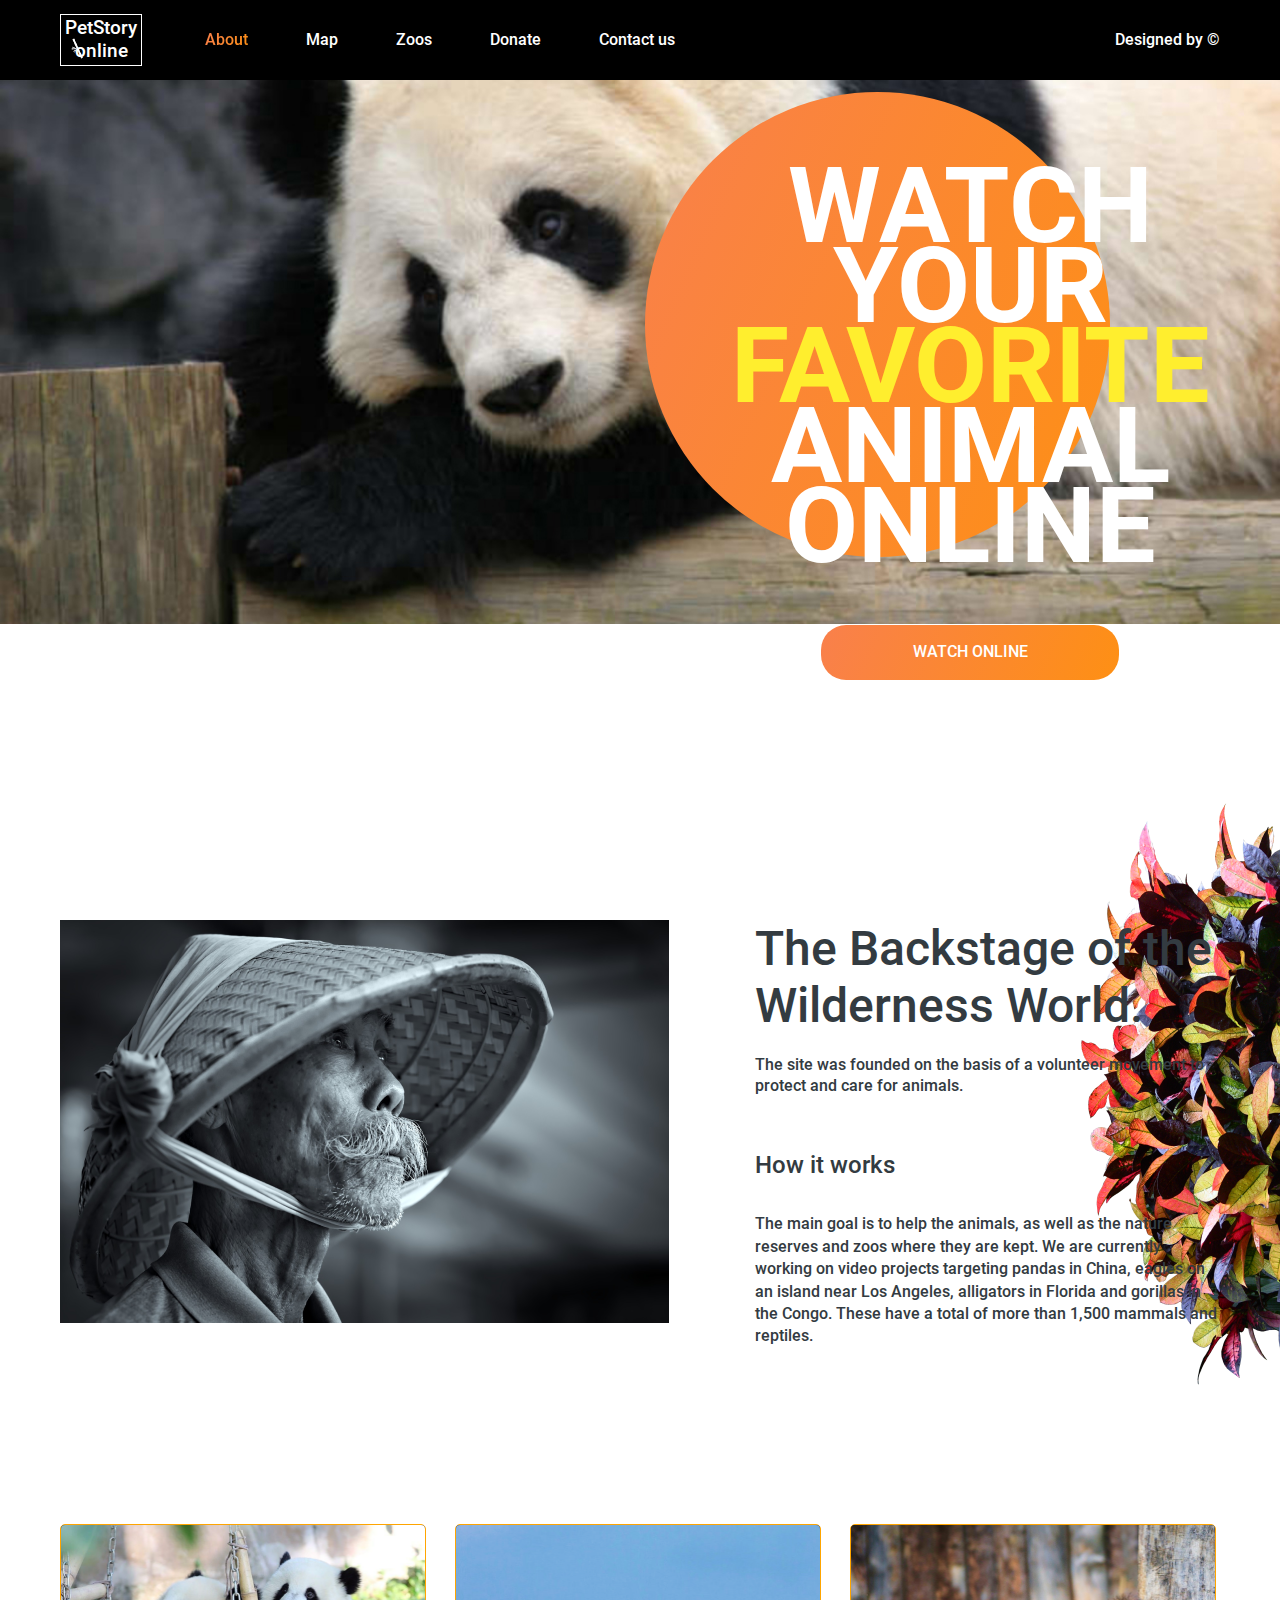
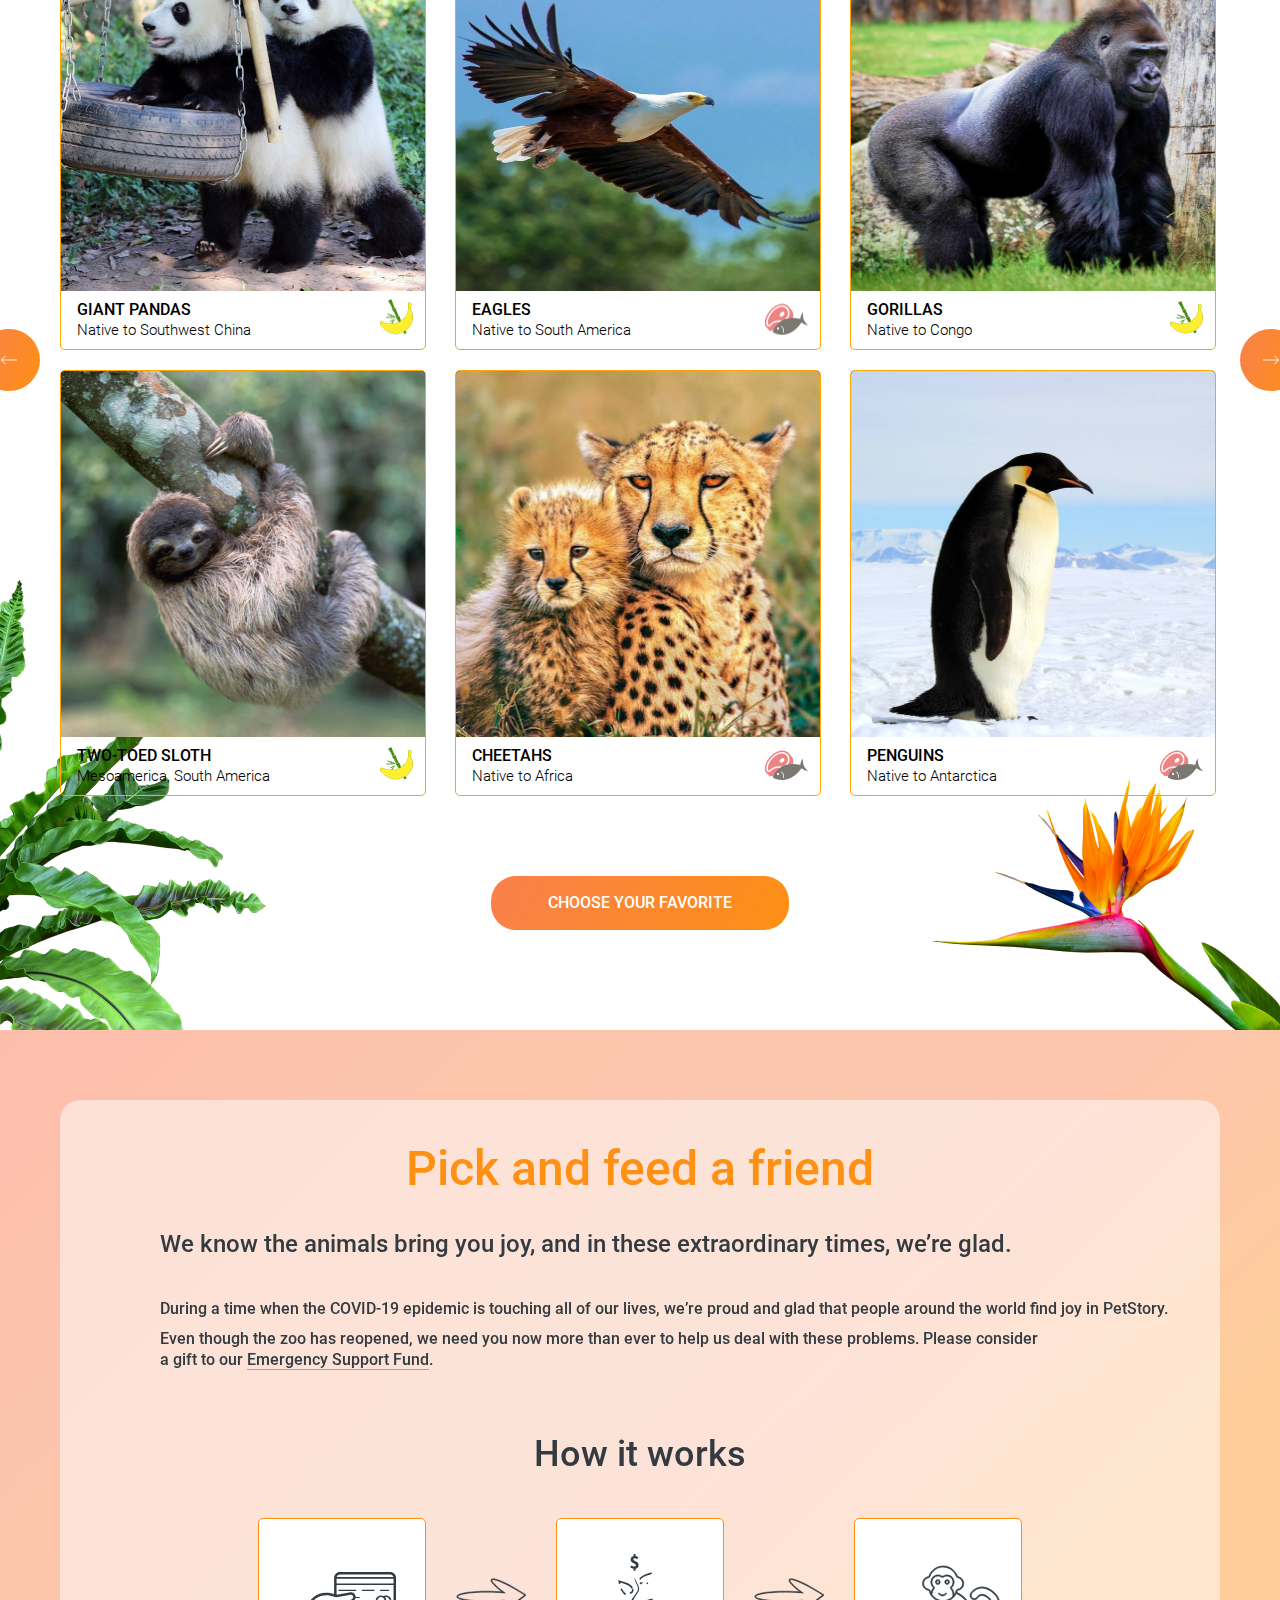
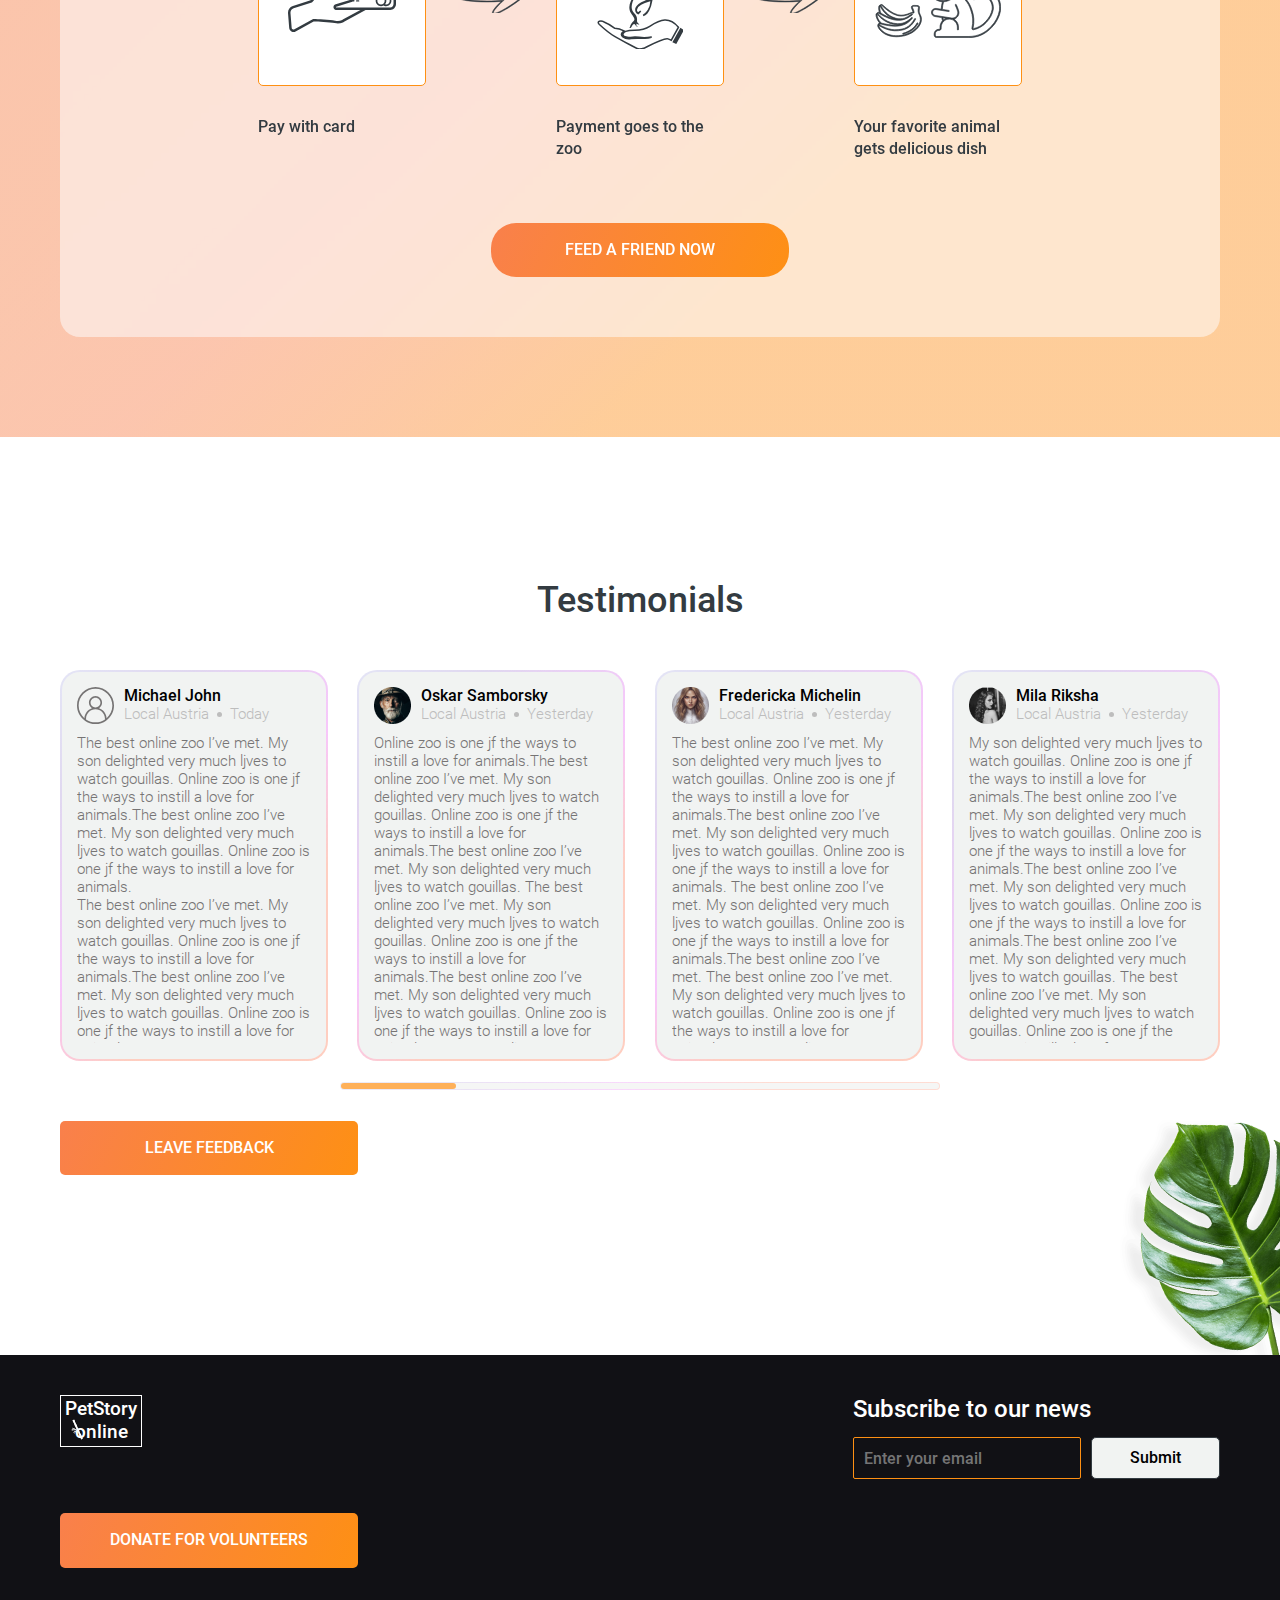
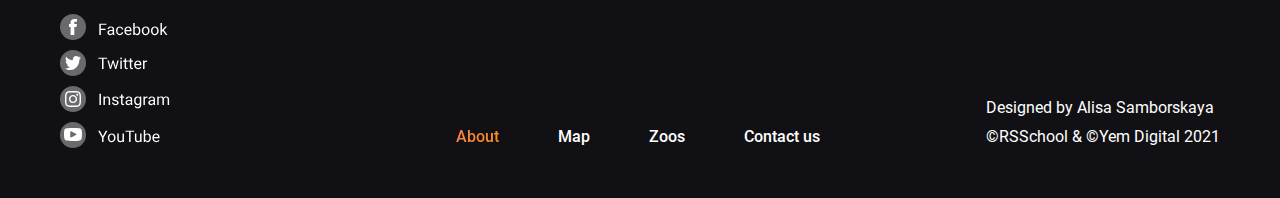
==== commit 3063d382: "feat:add footer" ====
--- a/online-zoo/pages/main/index.html
+++ b/online-zoo/pages/main/index.html
@@ -1,410 +1,437 @@
-<!DOCTYPE html>
-<html lang="en">
-  <head>
-    <meta charset="UTF-8" />
-    <meta http-equiv="X-UA-Compatible" content="IE=edge" />
-    <meta name="viewport" content="width=device-width, initial-scale=1.0" />
-    <link rel="stylesheet" href="../../assets/styles/normalize.css" />
-    <link rel="stylesheet" href="../../assets/styles/style.css" />
-    <title>Document</title>
-  </head>
-  <body>
-    <header>
-      <div class="logo-div">
-        <div class="logo" id="logo-anchor">
-          <h1 class="logo-inner">
-            PetStory online
-          </h1>
-          <img class="bamboo-stick" src="../../assets/icons/bamboo.png" alt="">
-        </div>
-      </div>
-      <nav>
-        <ul>
-          <li><a href="" class="highlighted">About</a></li>
-          <li><a href="">Map</a></li>
-          <li><a href="">Zoos</a></li>
-          <li><a href="../donate/index.html">Donate</a></li>
-          <li><a href="">Contact us</a></li>
-        </ul>
-      </nav>
-      <div class="single">
-        <a class="single-p" href="https://www.figma.com/file/ypzT9idgAILaSRVRmDAJxn/online-zoo-3-weeks">Designed by <span>&copy</span></a>
-      </div>
-    </header>
-    <main>
-      <section>
-        <div class="panda-bg">
-          <div class="ellipse-container">
-            <div class="ellipse">
-              <h2 class="main-title">
-                Watch your <span style="color: #ffee2e">favorite</span> animal
-                online
-              </h2>
-            </div>
-          </div>
-          <div class="watch-btn-div">
-            <button class="watch-btn">watch online</button>
-          </div>
-        </div>
-      </section>
-      <section>
-        <div class="wild-world">
-          <div class="wild-world-inner">
-            <img class="man" src="../../assets/images/bamboo-cap.png" alt="" />
-            <div class="wild-world-txt">
-              <div class="wild-world-txt-inner">
-                <h2>The Backstage of the Wilderness World.</h2>
-                <div class="text-story">
-                  <p class="founded marker-one">
-                    The site was founded on the basis of a volunteer movement to
-                    protect and care for animals.
-                  </p>
-                  <h4 class="founded-subtitle marker-two">How it works</h4>
-                  <p class="founded marker-three">
-                    The main goal is to help the animals, as well as the nature
-                    reserves and zoos where they are kept. We are currently
-                    working on video projects targeting pandas in China, eagles
-                    on an island near Los Angeles, alligators in Florida and
-                    gorillas in the Congo. These have a total of more than 1,500
-                    mammals and reptiles.
-                  </p>
-                </div>
-              </div>
-            </div>
-          </div>
-          <img
-            class="flowers"
-            src="../../assets/images/flower_foto1.png"
-            alt=""
-          />
-        </div>
-      </section>
-      <section>
-        
-        <div class="catalog-container">
-          <!-- <div class="gvimra"> -->
-          <img class="gvimra" src="../../assets/images/palm.png" alt="" />
-          <!-- </div> -->
-          <div class="catalog-outer">
-            <div class="catalog-inner">
-              <div class="arrow-left">
-                <button class="round-btn">
-                  <img src="../../assets/icons/next-arrow.png" alt="round" />
-                </button>
-              </div>
-              <div class="catalog-grid-outer">
-                <div class="catalog-grid">
-                  <div class="grid-card">
-                    <img src="../../assets/images/pandas.png" alt="img1" />
-                    <div class='overlay'></div>
-                    <div class="catalog-legend">
-                      <div class="catalog-legend-inner">
-                        <h6>giant pandas</h6>
-                        <p>Native to Southwest China</p>
-                      </div>
-                      <img
-                        class="grass"
-                        src="../../assets/icons/banana-bamboo_icon.png"
-                        alt=""
-                      />
-                    </div>
-                  </div>
-                  <div class="grid-card">
-                    <img src="../../assets/images/eagles.png" alt="img2" />
-                    <div class="catalog-legend">
-                      <div class="catalog-legend-inner">
-                        <h6>eagles</h6>
-                        <p>Native to South America</p>
-                      </div>
-                      <img
-                        class="meat"
-                        src="../../assets/icons/meet-fish_icon.png"
-                        alt=""
-                      />
-                    </div>
-                  </div>
-                  <div class="grid-card">
-                    <img src="../../assets/images/gorillaz.png" alt="img3" />
-                    <div class="catalog-legend">
-                      <div class="catalog-legend-inner">
-                        <h6>gorillas</h6>
-                        <p>Native to Congo</p>
-                      </div>
-                      <img
-                        class="grass"
-                        src="../../assets/icons/banana-bamboo_icon.png"
-                        alt=""
-                      />
-                    </div>
-                  </div>
-                  <div class="grid-card">
-                    <img src="../../assets/images/sloth.png" alt="img4" />
-                    <div class="catalog-legend">
-                      <div class="catalog-legend-inner">
-                        <h6>two-toed sloth</h6>
-                        <p>Native to South America</p>
-                      </div>
-                      <img
-                        class="grass"
-                        src="../../assets/icons/banana-bamboo_icon.png"
-                        alt=""
-                      />
-                    </div>
-                  </div>
-                  <div class="grid-card">
-                    <img src="../../assets/images/cheetahs.png" alt="img5" />
-                    <div class="catalog-legend">
-                      <div class="catalog-legend-inner">
-                        <h6>cheetahs</h6>
-                        <p>Native to Africa</p>
-                      </div>
-                      <img
-                        class="meat"
-                        src="../../assets/icons/meet-fish_icon.png"
-                        alt=""
-                      />
-                    </div>
-                  </div>
-                  <div class="grid-card">
-                    <img src="../../assets/images/penguins.png" alt="img6" />
-                    <div class="catalog-legend">
-                      <div class="catalog-legend-inner">
-                        <h6>penguins</h6>
-                        <p>Native to Antarctica</p>
-                      </div>
-                      <img
-                        class="meat"
-                        src="../../assets/icons/meet-fish_icon.png"
-                        alt=""
-                      />
-                    </div>
-                  </div>
-                </div>
-              </div>
-              <div class="arrow-right">
-                <button class="round-btn">
-                  <img src="../../assets/icons/next-arrow2.png" alt="round" />
-                </button>
-              </div>
-            </div>
-            <button class="watch-btn btn-catalog">choose your favorite</button>
-          </div>
-          <!-- <div class="dragon-flower"> -->
-          <img
-            class="dragon-flower"
-            src="../../assets/images/strelitzia.png"
-            alt=""
-          />
-          <!-- </div> -->
-        </div>
-      </section>
-      <section>
-        <div class="friend">
-          <div class="friends-inner">
-            <h2 class="pick">Pick and feed a friend</h2>
-            <h4 class="know">
-              We know the animals bring you joy, and in these extraordinary
-              times, we’re glad.
-            </h4>
-            <h5 class="covid">
-              During a time when the COVID-19 epidemic is touching all of our
-              lives, we’re proud and glad that people around the world find joy
-              in PetStory.
-            </h5>
-            <p class="even">
-              Even though the zoo has reopened, we need you now more than ever
-              to help us deal with these problems. Please consider a gift to our
-              <a class="undeline" href="../donate/index.html">Emergency Support Fund</a>.
-            </p>
-            <h3 class="how">How it works</h3>
-            <div class="trio">
-              <div class="trio-card-outer">
-                <div class="trio-card">
-                  <img src="../../assets/icons/pay.png" alt="" />
-                </div>
-                <p>Pay with card</p>
-              </div>
-              <div class="trio-vector">
-                <img src="../../assets/icons/Vector.png" alt="" />
-              </div>
-              <div class="trio-card-outer">
-                <div class="trio-card">
-                  <img src="../../assets/icons/zoo.png" alt="" />
-                </div>
-                <p>Payment goes to the zoo</p>
-              </div>
-              <div class="trio-vector">
-                <img src="../../assets/icons/Vector.png" alt="" />
-              </div>
-              <div class="trio-card-outer">
-                <div class="trio-card">
-                  <img src="../../assets/icons/monkey.png" alt="" />
-                </div>
-                <p>Your favourite animal gets delicious dish</p>
-              </div>
-            </div>
-            <div class="feed-btn-div">
-              <button class="feed-btn">feed a friend now</button>
-            </div>
-          </div>
-        </div>
-      </section>
-      <section>
-        <div class="testimonials-main-container">
-          <h3 class="testimonial-title">testimonials</h3>
-          <div class="testimonials-container">
-            <div class="testimonials-item">
-              <div class="testimonials-item-container">
-                <img src="../../assets/icons/unknownuser.png" alt="" />
-                <div class="outer-subtitle">
-                  <h6>Michael John</h6>
-                  <div class="subtitle" style="width: 143px;">
-                    <span>Local Austria</span><span>&#x2022</span><span>Today</span>
-                  </div>
-                </div>
-              </div>
-              <p class="test-txt">
-                The best online zoo I’ve met. My son delighted very much ljves to
-                watch gouillas. Online zoo is one jf the ways to instill a love
-                for animals.The best online zoo I’ve met. My son delighted very
-                much ljves to watch gouillas. Online zoo is one jf the ways to
-                instill a love for animals. <br />
-                The best online zoo I’ve met. My son delighted very much ljves to
-                watch gouillas. Online zoo is one jf the ways to instill a love
-                for animals.The best online zoo I’ve met. My son delighted very
-                much ljves to watch gouillas. Online zoo is one jf the ways to
-                instill a love for animals.
-              </p>
-            </div>
-            <div class="testimonials-item">
-              <div class="testimonials-item-container">
-                <img src="../../assets/icons/guy.png" alt="" />
-                <div class="outer-subtitle">
-                  <h6>Oskar Samborsky</h6>
-                  <div class="subtitle">
-                    <span>Local Austria</span><span> &#x2022</span><span>Yesterday</span>
-                  </div>
-                </div>
-              </div>
-              <p class="test-txt">
-                Online zoo is one jf the ways to instill a love for animals.The best online zoo I’ve met. My son delighted very much ljves to watch gouillas. Online zoo is one jf the ways to instill a love for animals.The best online zoo I’ve met. My son delighted very much ljves to watch gouillas.<br/> 
-The best online zoo I’ve met. My son delighted very much ljves to watch gouillas. Online zoo is one jf the ways to instill a love for animals.The best online zoo I’ve met. My son delighted very much ljves to watch gouillas. Online zoo is one jf the ways to instill a love for animals.
-The best online zoo I’ve met. My son delighted very much ljves to watch gouillas. Online zoo is one jf the ways to instill a love for animals.The best online zoo I’ve met. My son delighted very much ljves to watch gouillas. Online zoo is one jf the ways to instill a love for animals.
-
-              </p>
-            </div>
-            <div class="testimonials-item">
-              <div class="testimonials-item-container">
-                <img src="../../assets/icons/girl1.png" alt="" />
-                <div class="outer-subtitle">
-                  <h6>Fredericka Michelin</h6>
-                  <div class="subtitle">
-                    <span>Local Austria</span><span> &#x2022</span><span>Yesterday</span>
-                  </div>
-                </div>
-              </div>
-              <p class="test-txt">
-                The best online zoo I’ve met. My son delighted very much ljves to watch gouillas. Online zoo is one jf the ways to instill a love for animals.The best online zoo I’ve met. My son delighted very much ljves to watch gouillas. Online zoo is one jf the ways to instill a love for animals.
-                <br/>The best online zoo I’ve met. My son delighted very much ljves to watch gouillas. Online zoo is one jf the ways to instill a love for animals.The best online zoo I’ve met.<br/>
-                The best online zoo I’ve met. My son delighted very much ljves to watch gouillas. Online zoo is one jf the ways to instill a love for animals.The best online zoo I’ve met. My son delighted very much ljves to watch gouillas. Online zoo is one jf the ways to instill a love for animals.
-                
-              </p>
-            </div>
-            <div class="testimonials-item">
-              <div class="testimonials-item-container">
-                <img src="../../assets/icons/girl2.png" alt="" />
-                <div class="outer-subtitle">
-                  <h6>Mila Riksha</h6>
-                  <div class="subtitle">
-                    <span>Local Austria</span><span> &#x2022</span><span>Yesterday</span>
-                  </div>
-                </div>
-              </div>
-              <p class="test-txt">
-                My son delighted very much ljves to watch gouillas. Online zoo is one jf the ways to instill a love for animals.The best online zoo I’ve met. My son delighted very much ljves to watch gouillas. Online zoo is one jf the ways to instill a love for animals.The best online zoo I’ve met. My son delighted very much ljves to watch gouillas. Online zoo is one jf the ways to instill a love for animals.The best online zoo I’ve met. My son delighted very much ljves to watch gouillas.<br/>
-                The best online zoo I’ve met. My son delighted very much ljves to watch gouillas. Online zoo is one jf the ways to instill a love for animals.The best online zoo I’ve met. My son delighted very much ljves to watch gouillas. Online zoo is one jf the ways to instill a love for animals.
-              </p>
-            </div>
-          </div>
-          <div class="gauge">
-            <p class="gauge-btn"></p>
-            <p class="gauge-btn2" ></p>
-          </div>
-          <div class="leaf-feedback-container">
-            <div class="feed-back-btn-div">
-              <button class="watch-btn feed-back-btn">Leave feedback</button>
-            </div>
-            <div class="leaf">
-              <img src="../../assets/images/leav_foto.png" alt="" />
-            </div>
-          </div>
-        </div>
-      </section>
-    </main>
-    <footer>
-      <div class="footer-main-container">
-      <div class="footer-container1">
-        <div class="footer-logo">
-          <div class="logo" id="logo-anchor2">
-            <p class="logo-inner2">
-              PetStory online
-            </p>
-            <img class="bamboo-stick" src="../../assets/icons/bamboo.png" alt="">
-          </div>
-        </div>
-        <div class="footer-btn">
-          <button id='donate-btn' class="watch-btn feed-back-btn">Donate for volunteers</button>
-        </div>
-        <div class="social-media-outer">
-          <div class="social-media">
-            <div class="social-media-item">
-              <button class="tiny-ellipse">
-                <a class="social-media-anchor" href=""> <img src="../../assets/icons/facebook.png" alt="" /></a>
-              </button>
-              <a class="social-media-anchor-add" href="">Facebook</a> 
-            </div>
-            <div class="social-media-item">
-              <button class="tiny-ellipse">
-                <a class="social-media-anchor" href=""> <img src="../../assets/icons/tweeter.png" alt="" /></a>
-              </button><a class="social-media-anchor-add" href="">Twitter</a> 
-            </div>
-            <div class="social-media-item">
-              <button class="tiny-ellipse">
-                <a class="social-media-anchor" href=""><img src="../../assets/icons/instagram.png" alt="" /></a>
-              </button><a class="social-media-anchor-add" href="">Instagram</a>
-          </div>
-          <div class="social-media-item">
-            <button class="tiny-ellipse">
-              <a class="social-media-anchor" href=""><img src="../../assets/icons/youtube.png" alt="" /></a>
-            </button><a class="social-media-anchor-add" href="">YouTube</a>
-            </div>
-          </div>
-        </div>
-      </div>
-      <div class="footer-container2">
-          <nav>
-            <ul>
-              <li><a href="" style="color: #F9804B">About</a></li>
-              <li><a href="">Map</a></li>
-              <li><a href="">Zoos</a></li>
-              <li><a href="">Contact us</a></li>
-            </ul>
-          </nav>
-      </div>
-      <div class="footer-container3">
-        <div class="search-bar">
-          <h4>Subscribe to our news</h4>
-          <input type="email" placeholder="Enter your email" />
-          <button>Submit</button>
-        </div>
-        <div class="author">
-         <a href="https://www.figma.com/file/ypzT9idgAILaSRVRmDAJxn/online-zoo-3-weeks">Designed by Alisa Samborskaya</a> 
-         <a href="https://rs.school/" class="copyR">©RSSchool & ©Yem Digital 2021</a>
-          <!-- <p class="copyR">©RSSchool & ©Yem Digital 2021</p> -->
-        </div>
-      </div>
-    </div>
-    </footer>
-    <script src="./script.js"></script>
-  </body>
-</html>
+<!DOCTYPE html>
+<html lang="en">
+
+<head>
+  <meta charset="UTF-8">
+  <meta http-equiv="X-UA-Compatible" content="IE=edge">
+  <!-- for adaptive layout -->
+  <!-- <meta name="viewport" content="width=device-width, initial-scale=1.0"> -->
+  <!-- for fixed layout -->
+  <meta name="viewport" content="width=1240, initial-scale=1.0">
+  <link rel="stylesheet" href="./style.css">
+  <title>online-zoo</title>
+</head>
+
+<body>
+  <div class="wrapper">
+    <header class="header">
+      <div class="container">
+        <div class="header__container">
+          <div class="header__logo logo">
+            <h1 class="logo__img"><a href="./index.html" class="logo__text" title="Home">PetStory
+                online</a></h1>
+          </div>
+          <div class="header__navigation">
+            <nav class="header__menu menu">
+              <ul class="menu__list flex">
+                <li class="menu__item">
+                  <a href="./index.html" class="active-link">About</a>
+                </li>
+                <li class="menu__item">
+                  <a href="#explore">Map</a>
+                </li>
+                <li class="menu__item">
+                  <a href="#video">Zoos</a>
+                </li>
+                <li class="menu__item">
+                  <a href="../donate/index.html">Donate</a>
+                </li>
+                <li class="menu__item">
+                  <a href="#gallery">Contact us</a>
+                </li>
+              </ul>
+            </nav>
+            <div class="menu__item">
+              <a href="https://www.figma.com/file/ypzT9idgAILaSRVRmDAJxn/online-zoo-3-weeks?node-id=0%3A1"
+                target="_blank">Designed by ©</a>
+            </div>
+          </div>
+        </div>
+      </div>
+      <!-- /container-->
+    </header>
+
+    <main>
+      <section class="favorite-animal-section">
+        <div class="container">
+          <div class="favorite-animal-section__content">
+            <h2>Watch your <span>favorite</span> animal online</h2>
+            <button class="button button--primary">watсh online</button>
+          </div>
+        </div>
+      </section>
+
+      <section class="backstage-section">
+        <div class="container">
+          <div class="backstage-section__content flex">
+            <div class="backstage-section__img-content">
+              <img src="../../assets/images/bamboo-cap.png" alt="bamboo-cap">
+            </div>
+            <div class="backstage-section__text-content">
+              <h2>The Backstage of the Wilderness World.</h2>
+              <p>The site was founded on the basis of a volunteer movement to protect and care for animals.</p>
+              <h3>How it works</h3>
+              <p>The main goal is to help the animals, as well as the nature reserves and zoos where they are kept. We
+                are currently
+                working on video projects targeting pandas in China, eagles on an island near Los Angeles, alligators in
+                Florida and
+                gorillas in the Congo. These have a total of more than 1,500 mammals and reptiles.</p>
+            </div>
+          </div>
+        </div>
+      </section>
+
+      <section class="pets-section">
+        <div class="container">
+          <div class="carousel">
+            <button class="button-ellipse button-ellipse--prev"><svg width="18" height="10" viewBox="0 0 18 10"
+                fill="none" xmlns="http://www.w3.org/2000/svg">
+                <path
+                  d="M5.00179 9.10745L5.10646 9.2094L5.21112 9.10745L5.35128 8.97092L5.46159 8.86347L5.35128 8.75602L1.74841 5.24656L17 5.24656H17.15V5.09656V4.90344V4.75344H17L1.74878 4.75344L5.35129 1.24398L5.46158 1.13653L5.35128 1.02909L5.21112 0.892552L5.10646 0.790595L5.00179 0.892553L0.895334 4.89275L0.785027 5.0002L0.895338 5.10764L5.00179 9.10745Z"
+                  fill="white" stroke="white" stroke-width="0.3" />
+              </svg></button>
+            <ul class="carousel__gallery">
+              <li class="card">
+                <div class="card__img">
+                  <img src="../../assets/images/panda.png" alt="panda">
+                </div>
+                <div class="card__info-wrapper">
+                  <div class="card__info">
+                    <h3>giant Pandas</h3>
+                    <p>Native to Southwest China</p>
+                  </div>
+                  <img src="../../assets/images/banana-bamboo_icon.png" alt="banana-icon">
+                </div>
+              </li>
+              <li class="card">
+                <div class="card__img">
+                  <img src="../../assets/images/eagle.png" alt="eagle">
+                </div>
+                <div class="card__info-wrapper">
+                  <div class="card__info">
+                    <h3>Eagles</h3>
+                    <p>Native to South America</p>
+                  </div>
+                  <img class="card__icon" src="../../assets/images/meet-fish_icon.png" alt="meet-fish-icon">
+                </div>
+              </li>
+              <li class="card">
+                <div class="card__img">
+                  <img src="../../assets/images/gorilla.png" alt="gorilla">
+                </div>
+                <div class="card__info-wrapper flex">
+                  <div class="card__info">
+                    <h3>Gorillas</h3>
+                    <p>Native to Congo</p>
+                  </div>
+                  <img class="card__icon" src="../../assets/images/banana-bamboo_icon.png" alt="banana-icon">
+                </div>
+              </li>
+              <li class="card">
+                <div class="card__img">
+                  <img src="../../assets/images/sloth.png" alt="sloth">
+                </div>
+                <div class="card__info-wrapper flex">
+                  <div class="card__info">
+                    <h3>Two-toed Sloth</h3>
+                    <p>Mesoamerica, South America</p>
+                  </div>
+                  <img class="card__icon" src="../../assets/images/banana-bamboo_icon.png" alt="banana-icon">
+                </div>
+              </li>
+              <li class="card">
+                <div class="card__img">
+                  <img src="../../assets/images/cheetahs.png" alt="cheetahs">
+                </div>
+                <div class="card__info-wrapper flex">
+                  <div class="card__info">
+                    <h3>cheetahs</h3>
+                    <p>Native to Africa</p>
+                  </div>
+                  <img class="card__icon" src="../../assets/images/meet-fish_icon.png" alt="meet-fish-icon">
+                </div>
+              </li>
+              <li class="card">
+                <div class="card__img">
+                  <img src="../../assets/images/penguin.png" alt="penguin">
+                </div>
+                <div class="card__info-wrapper flex">
+                  <div class="card__info">
+                    <h3>Penguins</h3>
+                    <p>Native to Antarctica</p>
+                  </div>
+                  <img class="card__icon" src="../../assets/images/meet-fish_icon.png" alt="meet-fish-icon">
+                </div>
+              </li>
+            </ul>
+            <button class="button-ellipse button-ellipse--next"><svg width="18" height="10" viewBox="0 0 18 10"
+                fill="none" xmlns="http://www.w3.org/2000/svg">
+                <path
+                  d="M12.9982 0.892548L12.8935 0.7906L12.7889 0.892552L12.6487 1.02908L12.5384 1.13653L12.6487 1.24398L16.2516 4.75344H1H0.85V4.90344V5.09656V5.24656H1H16.2512L12.6487 8.75602L12.5384 8.86347L12.6487 8.97091L12.7889 9.10745L12.8935 9.2094L12.9982 9.10745L17.1047 5.10725L17.215 4.9998L17.1047 4.89236L12.9982 0.892548Z"
+                  fill="white" stroke="white" stroke-width="0.3" />
+              </svg></button>
+          </div>
+          <div class="button-container">
+            <button class="button button--primary">choose your favorite</button>
+          </div>
+        </div>
+      </section>
+
+      <section class="pick-feed-section">
+        <div class="container">
+          <div class="pick-feed-section__content">
+            <h2 class="pick-feed-section__title centered-text">Pick and feed a friend</h2>
+            <p class="pick-feed-section__font1">We know the animals bring you joy, and in these extraordinary
+              times, we’re
+              glad.</p>
+            <p class="pick-feed-section__font2">During a time when the COVID-19 epidemic is touching all of our lives,
+              we’re proud and glad that people
+              around the world
+              find joy in PetStory.</p>
+            <p class="pick-feed-section__font3">Even though the zoo has reopened, we need you now more than ever to help
+              us deal with these problems.
+              Please consider <br>a gift to our <a href="../donate/index.html" class="link">Emergency Support
+                Fund</a>.</p>
+            <h3 class="pick-feed-section__caption centered-text">How it works</h3>
+
+            <div class="pick-feed-section__cards-instruction cards-instruction">
+              <div class="instruction">
+                <div class="instruction-icon">
+                  <span class="icon-pay"></span>
+                </div>
+                <p class="instruction__description">Pay with card</p>
+              </div>
+              <div class="instruction">
+                <div class="instruction-icon">
+                  <span class="icon-zoo"></span>
+                </div>
+                <p class="instruction__description">Payment goes to the zoo</p>
+              </div>
+              <div class="instruction">
+                <div class="instruction-icon">
+                  <span class="icon-monkey"></span>
+                </div>
+                <p class="instruction__description">Your favorite animal gets delicious dish</p>
+              </div>
+            </div>
+            <div class="button-container">
+              <button class="button button--primary" onclick="location.href='../donate/index.html'" type="button">Feed
+                a friend
+                now</button>
+            </div>
+          </div>
+
+        </div>
+      </section>
+
+      <section class="testimonials-section">
+        <div class="container">
+          <h2 class="centered-text">Testimonials</h2>
+          <div class="testimonials-cards">
+            <ul class="testimonials-cards-container flex">
+              <li class="testimonials-card one">
+                <div class="testimonials-card__user flex">
+                  <div class="user-photo"></div>
+                  <div class="user-information">
+                    <p class="name">Michael John</p>
+                    <div class="local-date">
+                      <span class="local">Local Austria</span>
+                      <div class="point"></div>
+                      <span class="date">Today</span>
+                    </div>
+                  </div>
+                </div>
+                <div class="testimonials-card__text">The best online zoo I’ve met. My son delighted very much ljves to
+                  watch
+                  gouillas. Online zoo is one jf the ways to
+                  instill a love for animals.The best online zoo I’ve met. My son delighted very much ljves to watch
+                  gouillas.
+                  Online zoo
+                  is one jf the ways to instill a love for animals.<br>The best online zoo I’ve met. My son delighted
+                  very much
+                  ljves to
+                  watch gouillas. Online zoo is one jf the ways to instill a love for animals.The best online zoo I’ve
+                  met.
+                  My
+                  son
+                  delighted very much ljves to watch gouillas. Online zoo is one jf the ways to instill a love for
+                  animals.
+                </div>
+              </li>
+              <li class="testimonials-card two">
+                <div class="testimonials-card__user flex">
+                  <div class="user-photo"></div>
+                  <div class="user-information">
+                    <p class="name">Oskar Samborsky</p>
+                    <div class="local-date">
+                      <span class="local">Local Austria</span>
+                      <div class="point"></div>
+                      <span class="date">Yesterday</span>
+                    </div>
+                  </div>
+                </div>
+                <div class="testimonials-card__text">Online zoo is one jf the ways to instill a love for animals.The
+                  best
+                  online zoo I’ve met. My son delighted very much
+                  ljves to watch gouillas. Online zoo is one jf the ways to instill a love for animals.The best online
+                  zoo
+                  I’ve met. My
+                  son delighted very much ljves to watch gouillas.
+                  The best online zoo I’ve met. My son delighted very much ljves to watch gouillas. Online zoo is one jf
+                  the
+                  ways to
+                  instill a love for animals.The best online zoo I’ve met. My son delighted very much ljves to watch
+                  gouillas.
+                  Online zoo
+                  is one jf the ways to instill a love for animals.
+
+                  The best online zoo I’ve met. My son delighted very much ljves to watch gouillas. Online zoo is one jf
+                  the
+                  ways to
+                  instill a love for animals.The best online zoo I’ve met. My son delighted very much ljves to watch
+                  gouillas.
+                  Online zoo
+                  is one jf the ways to instill a love for animals.
+                </div>
+              </li>
+              <li class="testimonials-card three">
+                <div class="testimonials-card__user flex">
+                  <div class="user-photo"></div>
+                  <div class="user-information">
+                    <p class="name">Fredericka Michelin</p>
+                    <div class="local-date">
+                      <span class="local">Local Austria</span>
+                      <div class="point"></div>
+                      <span class="date">Yesterday</span>
+                    </div>
+                  </div>
+                </div>
+                <div class="testimonials-card__text">The best online zoo I’ve met. My son delighted very much ljves to
+                  watch
+                  gouillas. Online zoo is one jf the ways to
+                  instill a love for animals.The best online zoo I’ve met. My son delighted very much ljves to watch
+                  gouillas.
+                  Online zoo
+                  is one jf the ways to instill a love for animals.
+                  The best online zoo I’ve met. My son delighted very much ljves to watch gouillas. Online zoo is one jf
+                  the
+                  ways to
+                  instill a love for animals.The best online zoo I’ve met.
+                  The best online zoo I’ve met. My son delighted very much ljves to watch gouillas. Online zoo is one jf
+                  the
+                  ways to
+                  instill a love for animals.The best online zoo I’ve met. My son delighted very much ljves to watch
+                  gouillas.
+                  Online zoo
+                  is one jf the ways to instill a love for animals.
+                </div>
+              </li>
+              <li class="testimonials-card four">
+                <div class="testimonials-card__user flex">
+                  <div class="user-photo"></div>
+                  <div class="user-information">
+                    <p class="name">Mila Riksha</p>
+                    <div class="local-date">
+                      <span class="local">Local Austria</span>
+                      <div class="point"></div>
+                      <span class="date">Yesterday</span>
+                    </div>
+                  </div>
+                </div>
+                <div class="testimonials-card__text">My son delighted very much ljves to watch gouillas. Online zoo is
+                  one jf
+                  the ways to instill a love for animals.The best
+                  online zoo I’ve met. My son delighted very much ljves to watch gouillas. Online zoo is one jf the ways
+                  to
+                  instill a love
+                  for animals.The best online zoo I’ve met. My son delighted very much ljves to watch gouillas. Online
+                  zoo
+                  is
+                  one jf the
+                  ways to instill a love for animals.The best online zoo I’ve met. My son delighted very much ljves to
+                  watch
+                  gouillas.
+                  The best online zoo I’ve met. My son delighted very much ljves to watch gouillas. Online zoo is one jf
+                  the
+                  ways to
+                  instill a love for animals.The best online zoo I’ve met. My son delighted very much ljves to watch
+                  gouillas.
+                  Online zoo
+                  is one jf the ways to instill a love for animals.
+                </div>
+              </li>
+            </ul>
+            <input type="range" id="points" name="points" class="line-scroll" min="1" max="8" value="0">
+          </div>
+          <div class="button-container">
+            <button class="button button--secondary">leave feedback</button>
+          </div>
+        </div>
+        <!-- /container  -->
+      </section>
+    </main>
+    <footer class="footer">
+      <div class="container">
+        <div class="footer-container flex">
+          <div class="left-block">
+            <div class="logo">
+              <h2 class="logo__img"><a href="./index.html" class="logo__text" title="Home">PetStory
+                  online</a></h2>
+            </div>
+            <div class="button-container">
+              <button class="button button--secondary" onclick="location.href='../donate/index.html'"
+                type="button">donate
+                for
+                volunteers</button>
+            </div>
+            <div class="bottom-block">
+
+              <div class="social-nav">
+                <a class="facebook" href="https://www.facebook.com/" target="_blank"><span></span></a>
+                <a class="twitter" href="https://twitter.com/" target="_blank"><span></span></a>
+                <a class="instagram" href="https://www.instagram.com/" target="_blank"><span></span></a>
+                <a class="youtube" href="https://www.youtube.com/" target="_blank"><span></span></a>
+              </div>
+
+              <nav class="footer__menu menu">
+                <ul class="menu__list flex">
+                  <li class="menu__item">
+                    <a href="./index.html" class="active-link">About</a>
+                  </li>
+                  <li class="menu__item">
+                    <a href="#explore">Map</a>
+                  </li>
+                  <li class="menu__item">
+                    <a href="#video">Zoos</a>
+                  </li>
+                  <li class="menu__item">
+                    <a href="#gallery">Contact us</a>
+                  </li>
+                </ul>
+              </nav>
+            </div>
+          </div>
+
+          <div class="right-block">
+            <form action="#" class="subscribe-form">
+              <label for="email" class="subscribe-form__label">Subscribe to our news</label>
+              <div class="flex">
+                <input type="email" id="email" size="30" class="subscribe-form__input" placeholder="Enter your email"
+                  required>
+                <button type="submit" class="subscribe-form__button">Submit</button>
+              </div>
+            </form>
+            <div class="designed-by-text">
+              <p>Designed by Alisa Samborskaya</p>
+              <p>©RSSchool & ©Yem Digital 2021</p>
+            </div>
+          </div>
+        </div>
+      </div>
+      <!-- /container-->
+    </footer>
+  </div>
+  <script src="#"></script>
+</body>
+
+</html>--- a/online-zoo/pages/main/style.css
+++ b/online-zoo/pages/main/style.css
@@ -0,0 +1,1155 @@
+@charset "UTF-8";
+/**
+ * 1. Correct the line height in all browsers.
+ * 2. Prevent adjustments of font size after orientation changes in iOS.
+ */
+html {
+  line-height: 1.15; /* 1 */
+  -webkit-text-size-adjust: 100%; /* 2 */
+}
+
+/* Sections
+   ========================================================================== */
+/**
+ * Remove the margin in all browsers.
+ */
+body {
+  margin: 0;
+}
+
+/**
+ * Render the `main` element consistently in IE.
+ */
+main {
+  display: block;
+}
+
+/**
+ * Correct the font size and margin on `h1` elements within `section` and
+ * `article` contexts in Chrome, Firefox, and Safari.
+ */
+h1 {
+  font-size: 2em;
+  margin: 0.67em 0;
+}
+
+/* Grouping content
+   ========================================================================== */
+/**
+ * 1. Add the correct box sizing in Firefox.
+ * 2. Show the overflow in Edge and IE.
+ */
+hr {
+  box-sizing: content-box; /* 1 */
+  height: 0; /* 1 */
+  overflow: visible; /* 2 */
+}
+
+/**
+ * 1. Correct the inheritance and scaling of font size in all browsers.
+ * 2. Correct the odd `em` font sizing in all browsers.
+ */
+pre {
+  font-family: monospace, monospace; /* 1 */
+  font-size: 1em; /* 2 */
+}
+
+/* Text-level semantics
+   ========================================================================== */
+/**
+ * Remove the gray background on active links in IE 10.
+ */
+a {
+  background-color: transparent;
+}
+
+/**
+ * 1. Remove the bottom border in Chrome 57-
+ * 2. Add the correct text decoration in Chrome, Edge, IE, Opera, and Safari.
+ */
+abbr[title] {
+  border-bottom: none; /* 1 */
+  text-decoration: underline; /* 2 */
+  text-decoration: underline dotted; /* 2 */
+}
+
+/**
+ * Add the correct font weight in Chrome, Edge, and Safari.
+ */
+b,
+strong {
+  font-weight: bolder;
+}
+
+/**
+ * 1. Correct the inheritance and scaling of font size in all browsers.
+ * 2. Correct the odd `em` font sizing in all browsers.
+ */
+code,
+kbd,
+samp {
+  font-family: monospace, monospace; /* 1 */
+  font-size: 1em; /* 2 */
+}
+
+/**
+ * Add the correct font size in all browsers.
+ */
+small {
+  font-size: 80%;
+}
+
+/**
+ * Prevent `sub` and `sup` elements from affecting the line height in
+ * all browsers.
+ */
+sub,
+sup {
+  font-size: 75%;
+  line-height: 0;
+  position: relative;
+  vertical-align: baseline;
+}
+
+sub {
+  bottom: -0.25em;
+}
+
+sup {
+  top: -0.5em;
+}
+
+/* Embedded content
+   ========================================================================== */
+/**
+ * Remove the border on images inside links in IE 10.
+ */
+img {
+  border-style: none;
+}
+
+/* Forms
+   ========================================================================== */
+/**
+ * 1. Change the font styles in all browsers.
+ * 2. Remove the margin in Firefox and Safari.
+ */
+button,
+input,
+optgroup,
+select,
+textarea {
+  font-family: inherit; /* 1 */
+  font-size: 100%; /* 1 */
+  line-height: 1.15; /* 1 */
+  margin: 0; /* 2 */
+}
+
+/**
+ * Show the overflow in IE.
+ * 1. Show the overflow in Edge.
+ */
+button,
+input {
+  /* 1 */
+  overflow: visible;
+}
+
+/**
+ * Remove the inheritance of text transform in Edge, Firefox, and IE.
+ * 1. Remove the inheritance of text transform in Firefox.
+ */
+button,
+select {
+  /* 1 */
+  text-transform: none;
+}
+
+/**
+ * Correct the inability to style clickable types in iOS and Safari.
+ */
+button,
+[type=button],
+[type=reset],
+[type=submit] {
+  -webkit-appearance: button;
+}
+
+/**
+ * Remove the inner border and padding in Firefox.
+ */
+button::-moz-focus-inner,
+[type=button]::-moz-focus-inner,
+[type=reset]::-moz-focus-inner,
+[type=submit]::-moz-focus-inner {
+  border-style: none;
+  padding: 0;
+}
+
+/**
+ * Restore the focus styles unset by the previous rule.
+ */
+button:-moz-focusring,
+[type=button]:-moz-focusring,
+[type=reset]:-moz-focusring,
+[type=submit]:-moz-focusring {
+  outline: 1px dotted ButtonText;
+}
+
+/**
+ * Correct the padding in Firefox.
+ */
+fieldset {
+  padding: 0.35em 0.75em 0.625em;
+}
+
+/**
+ * 1. Correct the text wrapping in Edge and IE.
+ * 2. Correct the color inheritance from `fieldset` elements in IE.
+ * 3. Remove the padding so developers are not caught out when they zero out
+ *    `fieldset` elements in all browsers.
+ */
+legend {
+  box-sizing: border-box; /* 1 */
+  color: inherit; /* 2 */
+  display: table; /* 1 */
+  max-width: 100%; /* 1 */
+  padding: 0; /* 3 */
+  white-space: normal; /* 1 */
+}
+
+/**
+ * Add the correct vertical alignment in Chrome, Firefox, and Opera.
+ */
+progress {
+  vertical-align: baseline;
+}
+
+/**
+ * Remove the default vertical scrollbar in IE 10+.
+ */
+textarea {
+  overflow: auto;
+}
+
+/**
+ * 1. Add the correct box sizing in IE 10.
+ * 2. Remove the padding in IE 10.
+ */
+[type=checkbox],
+[type=radio] {
+  box-sizing: border-box; /* 1 */
+  padding: 0; /* 2 */
+}
+
+/**
+ * Correct the cursor style of increment and decrement buttons in Chrome.
+ */
+[type=number]::-webkit-inner-spin-button,
+[type=number]::-webkit-outer-spin-button {
+  height: auto;
+}
+
+/**
+ * 1. Correct the odd appearance in Chrome and Safari.
+ * 2. Correct the outline style in Safari.
+ */
+[type=search] {
+  -webkit-appearance: textfield; /* 1 */
+  outline-offset: -2px; /* 2 */
+}
+
+/**
+ * Remove the inner padding in Chrome and Safari on macOS.
+ */
+[type=search]::-webkit-search-decoration {
+  -webkit-appearance: none;
+}
+
+/**
+ * 1. Correct the inability to style clickable types in iOS and Safari.
+ * 2. Change font properties to `inherit` in Safari.
+ */
+::-webkit-file-upload-button {
+  -webkit-appearance: button; /* 1 */
+  font: inherit; /* 2 */
+}
+
+/* Interactive
+   ========================================================================== */
+/*
+ * Add the correct display in Edge, IE 10+, and Firefox.
+ */
+details {
+  display: block;
+}
+
+/*
+ * Add the correct display in all browsers.
+ */
+summary {
+  display: list-item;
+}
+
+/* Misc
+   ========================================================================== */
+/**
+ * Add the correct display in IE 10+.
+ */
+template {
+  display: none;
+}
+
+/**
+ * Add the correct display in IE 10.
+ */
+[hidden] {
+  display: none;
+}
+
+article,
+aside,
+details,
+figcaption,
+figure,
+footer,
+header,
+hgroup,
+menu,
+nav,
+section {
+  display: block;
+}
+
+*,
+*::before,
+*::after {
+  box-sizing: inherit;
+}
+
+* {
+  margin: 0;
+  padding: 0;
+  box-sizing: border-box;
+}
+
+a {
+  text-decoration: none;
+}
+
+li {
+  list-style: none;
+}
+
+img {
+  max-width: 100%;
+}
+
+@font-face {
+  font-family: Roboto;
+  src: url("../../assets/fonts/Roboto-Regular.ttf");
+  font-weight: 100;
+}
+@font-face {
+  font-family: Roboto;
+  src: url("../../assets/fonts/Roboto-Light.ttf");
+  font-weight: 300;
+}
+@font-face {
+  font-family: Roboto;
+  src: url("../../assets/fonts/Roboto-Medium.ttf");
+  font-weight: 500;
+}
+@font-face {
+  font-family: Roboto;
+  src: url("../../assets/fonts/Roboto-Bold.ttf");
+  font-weight: 700;
+}
+html {
+  font-size: 10px;
+  scroll-behavior: smooth;
+}
+
+body {
+  font-family: "Roboto", Verdana, serif;
+  font-size: 1.6rem;
+  font-style: normal;
+  min-width: 1240px;
+}
+
+.wrapper {
+  display: flex;
+  flex-direction: column;
+  min-height: 100%;
+  overflow: hidden;
+}
+
+.container {
+  margin: 0 auto;
+  max-width: 1240px;
+  padding: 0 40px;
+}
+
+.flex {
+  display: flex;
+  justify-content: space-between;
+  align-items: center;
+  flex-wrap: wrap;
+}
+
+.centered-text {
+  text-align: center;
+}
+
+.menu .menu__item:not(:last-of-type) {
+  margin-right: 58px;
+}
+
+.menu__item a {
+  display: block;
+  font-weight: 500;
+  line-height: 140%;
+  color: white;
+  transition: all 0.5s ease;
+}
+.menu__item a.active-link {
+  color: transparent;
+  -webkit-background-clip: text;
+  background-image: linear-gradient(113.96deg, #f9804b 1.49%, #fe9013 101.44%);
+}
+.menu__item a:hover, .menu__item a:active {
+  color: transparent;
+  -webkit-background-clip: text;
+  background-image: linear-gradient(113.96deg, #f9804b 1.49%, #fe9013 101.44%);
+}
+
+.logo .logo__img {
+  width: 82px;
+  padding: 2px 0;
+  background-image: url("../../assets/svg/bamboo.svg");
+  background-repeat: no-repeat;
+  background-position: bottom 6px left 10px;
+  text-align: center;
+  border: 1.18841px solid #ffffff;
+  font-family: "Roboto";
+  font-style: normal;
+  font-weight: 400;
+  font-size: 19px;
+  line-height: 120%;
+}
+.logo .logo__img .logo__text {
+  color: white;
+  transition: all 0.5s ease;
+}
+.logo .logo__img .logo__text:hover {
+  color: transparent;
+  -webkit-background-clip: text;
+  background-image: linear-gradient(113.96deg, #f9804b 1.49%, #fe9013 101.44%);
+}
+
+.button-container {
+  display: flex;
+  justify-content: center;
+  align-items: center;
+}
+
+.button {
+  min-width: 298px;
+  border: none;
+  cursor: pointer;
+  font-weight: 500;
+  line-height: 140%;
+  text-align: center;
+  text-transform: uppercase;
+  color: white;
+  padding: 16px;
+  background: linear-gradient(113.96deg, #f9804b 1.49%, #fe9013 101.44%);
+  transition: all 1s ease;
+}
+.button:hover {
+  background: linear-gradient(113.96deg, #e47209 1.49%, #e47209 101.44%);
+}
+.button:active {
+  background: #4b9200;
+}
+.button:disabled {
+  background: #767474;
+}
+.button.button--primary {
+  border-radius: 25px;
+}
+.button.button--secondary {
+  border-radius: 5px;
+}
+
+.button-ellipse {
+  min-width: 62px;
+  min-height: 62px;
+  text-align: center;
+  color: white;
+  background: linear-gradient(113.96deg, #f9804b 1.49%, #fe9013 101.44%);
+  border-radius: 31px;
+  border: none;
+  cursor: pointer;
+  transition: all 1s ease;
+}
+.button-ellipse:hover {
+  background: linear-gradient(113.96deg, #e47209 1.49%, #e47209 101.44%);
+}
+.button-ellipse:active {
+  background: #4b9200;
+}
+.button-ellipse:disabled {
+  background: #767474;
+}
+
+.card {
+  display: flex;
+  flex-direction: column;
+  justify-content: start;
+  align-items: flex-start;
+  max-width: 366px;
+  min-height: 426px;
+  border-radius: 5px;
+  border: 1px solid orange;
+  overflow: hidden;
+}
+.card:hover {
+  cursor: pointer;
+}
+.card:hover .card__img img {
+  opacity: 0.7;
+  transform: scale(1.1);
+}
+.card:hover .card__info-wrapper {
+  opacity: 1;
+}
+.card:hover .card__info {
+  transform: translate(0, -60px) scale(1.1);
+  color: white;
+  transition: transform 0.5s, color 0.5s;
+}
+
+.card__img {
+  display: inline-block; /* Строчно-блочный элемент */
+  overflow: hidden; /* Скрываем всё за контуром */
+  background: #000; /* У блока, оборачивающего картинку при наведении будет просвечивать черный фон */
+}
+.card__img img {
+  max-width: 100%;
+  width: 366px;
+  height: 366px;
+  opacity: 1;
+  transition: opacity 0.2s linear, transform 0.2s linear; /* Плавное изменение прозрачности и увеличения */
+  display: block; /* Убираем небольшой отступ снизу */
+}
+
+.card__info-wrapper {
+  display: flex;
+  justify-content: space-between;
+  width: 100%;
+  padding: 8px 12px 8px 16px;
+}
+
+.card__info {
+  font-family: "Roboto";
+  font-style: normal;
+  font-weight: 300;
+  font-size: 15px;
+  line-height: 120%;
+  transition: transform 0.1s, color 0.1s;
+}
+.card__info h3 {
+  font-family: "Roboto";
+  font-style: normal;
+  font-weight: 500;
+  font-size: 16px;
+  line-height: 140%;
+  text-transform: uppercase;
+  text-align: start;
+}
+
+.carousel {
+  position: relative;
+}
+.carousel .button-ellipse--prev {
+  position: absolute;
+  left: -82px;
+  top: 405px;
+}
+.carousel .button-ellipse--next {
+  position: absolute;
+  right: -82px;
+  top: 405px;
+}
+
+.carousel__gallery {
+  display: grid;
+  grid-template-columns: repeat(3, 366px);
+  grid-template-rows: repeat(2, 426px);
+  grid-column-gap: 29px;
+  grid-row-gap: 20px;
+}
+
+.subscribe-form .flex {
+  margin-top: 13px;
+}
+.subscribe-form .subscribe-form__input {
+  margin-right: 10px;
+}
+
+.subscribe-form__label {
+  font-family: "Roboto";
+  font-style: normal;
+  font-weight: 400;
+  font-size: 24px;
+  line-height: 120%;
+}
+
+.subscribe-form__input {
+  width: 228px;
+  height: 42px;
+  border: solid 0.7px #fe9013;
+  border-radius: 2px;
+  padding-left: 10px;
+  color: #bdbdbd;
+  background-color: #111115;
+  font-weight: 400;
+  font-size: 16px;
+  line-height: 140%;
+}
+.subscribe-form__input:focus:required:invalid, .subscribe-form__input:focus:required:invalid ~ .submit {
+  border: 1px solid #d31414;
+  color: #d31414;
+}
+.subscribe-form__input:focus:required, .subscribe-form__input:focus:required ~ .subscribe-form__button {
+  border: 1px solid #4b9200;
+  color: #4b9200;
+}
+
+.subscribe-form__button {
+  width: 129px;
+  height: 42px;
+  color: black;
+  border: 1px solid #333b41;
+  background: #f1f3f2;
+  border-radius: 5px;
+}
+
+.social-nav {
+  display: flex;
+  flex-direction: column;
+}
+.social-nav a {
+  margin-top: 10px;
+  transition: transform 0.5s ease;
+}
+.social-nav a:hover {
+  filter: brightness(0) saturate(100%) invert(55%) sepia(97%) saturate(1154%) hue-rotate(350deg) brightness(102%) contrast(99%);
+}
+.social-nav a:active {
+  filter: invert(33%) sepia(20%) saturate(1267%) hue-rotate(61deg) brightness(101%) contrast(101%);
+}
+
+.facebook {
+  width: 111px;
+  height: 26px;
+  background-image: url("../../assets/svg/facebook.svg");
+  background-repeat: no-repeat;
+}
+
+.twitter {
+  width: 111px;
+  height: 26px;
+  background-image: url("../../assets/svg/twitter.svg");
+  background-repeat: no-repeat;
+}
+
+.instagram {
+  width: 111px;
+  height: 26px;
+  background-image: url("../../assets/svg/instagram.svg");
+  background-repeat: no-repeat;
+}
+
+.youtube {
+  width: 111px;
+  height: 26px;
+  background-image: url("../../assets/svg/youtube.svg");
+  background-repeat: no-repeat;
+}
+
+.header {
+  background-color: black;
+}
+
+.header__container {
+  height: 80px;
+  display: flex;
+  justify-content: space-between;
+  align-items: center;
+}
+
+.header__navigation {
+  width: 100%;
+  display: flex;
+  justify-content: space-between;
+}
+
+.header__menu,
+.header__logo {
+  margin-right: 63px;
+}
+
+.favorite-animal-section {
+  padding: 86px 0 100px;
+  background: url("../../assets/images/giant_panda1.jpg") center no-repeat;
+  background-position: center -80px;
+  background-size: 100%;
+}
+.favorite-animal-section .container {
+  display: flex;
+  justify-content: end;
+}
+
+.favorite-animal-section__content {
+  position: relative;
+  display: flex;
+  flex-direction: column;
+  align-items: center;
+  text-align: center;
+  width: 500px;
+}
+.favorite-animal-section__content::before {
+  content: "";
+  position: absolute;
+  width: 465px;
+  height: 465px;
+  bottom: 123px;
+  right: 110px;
+  z-index: 1;
+  border-radius: 50%;
+  background: linear-gradient(113.96deg, #f9804b 1.49%, #fe9013 101.44%);
+}
+.favorite-animal-section__content h2 {
+  color: white;
+  font-weight: 700;
+  font-size: 106.496px;
+  line-height: 75%;
+  text-transform: uppercase;
+  z-index: 2;
+  margin-bottom: 60px;
+}
+.favorite-animal-section__content h2 span {
+  color: #ffee2e;
+}
+
+.backstage-section {
+  background: url("../../assets/images/flower_foto1.png") no-repeat top 12px right -93px;
+}
+.backstage-section .backstage-section__content {
+  padding: 140px 0 176px 0;
+}
+
+.backstage-section__content {
+  align-items: flex-start;
+}
+
+.backstage-section__img-content img {
+  max-width: 100%;
+}
+
+.backstage-section__text-content {
+  max-width: 465px;
+  font-family: "Roboto";
+  font-style: normal;
+  font-weight: 400;
+  font-size: 16px;
+  line-height: 130%;
+  color: #333b41;
+  margin-left: 50px;
+}
+.backstage-section__text-content h2 {
+  font-family: "Roboto";
+  font-style: normal;
+  font-weight: 400;
+  font-size: 48px;
+  line-height: 120%;
+  margin-bottom: 20px;
+}
+.backstage-section__text-content p {
+  line-height: 130%;
+}
+.backstage-section__text-content p:first-of-type {
+  margin-bottom: 54px;
+}
+.backstage-section__text-content p:last-of-type {
+  line-height: 140%;
+}
+.backstage-section__text-content h3 {
+  font-family: "Roboto";
+  font-style: normal;
+  font-weight: 400;
+  font-size: 24px;
+  line-height: 120%;
+  margin-bottom: 34px;
+}
+
+.pets-section {
+  background: url("../../assets/images/flower_foto2.png") no-repeat bottom left, url("../../assets/images/flower_foto3.png") no-repeat bottom right;
+}
+.pets-section .carousel {
+  margin-bottom: 80px;
+}
+.pets-section .button {
+  margin-bottom: 100px;
+}
+
+.pick-feed-section {
+  background: linear-gradient(315.75deg, rgba(254, 210, 144, 0.7) 30.06%, #febdab 100.95%, rgba(254, 210, 144, 0.7) 106.36%), linear-gradient(315.75deg, rgba(254, 189, 171, 0.74) 30.06%, rgba(243, 169, 248, 0.66) 50.74%, #e0d8f0 80.49%, #eaf7fe 127.9%, #eaf7fe 149.54%), linear-gradient(315.75deg, rgba(254, 189, 171, 0.74) 30.06%, rgba(243, 169, 248, 0.66) 50.74%, #e0d8f0 80.49%, #eaf7fe 127.9%, #eaf7fe 149.54%);
+  padding: 70px 0px 100px 0px;
+}
+
+.donate-page__pick-feed-section {
+  padding: 40px 0px 180px 0px;
+}
+
+.pick-feed-section__content {
+  border-radius: 20px;
+  background: rgba(253, 253, 255, 0.52);
+  backdrop-filter: blur(2px);
+  padding: 40px 40px 60px 40px;
+  color: #333b41;
+}
+.pick-feed-section__content .pick-feed-section__title {
+  margin-bottom: 32px;
+}
+.pick-feed-section__content .pick-feed-section__font1, .pick-feed-section__content .pick-feed-section__font2, .pick-feed-section__content .pick-feed-section__font3 {
+  padding-left: 60px;
+}
+.pick-feed-section__content .pick-feed-section__font1 {
+  margin-bottom: 40px;
+}
+.pick-feed-section__content .pick-feed-section__font2 {
+  margin-bottom: 10px;
+}
+.pick-feed-section__content .pick-feed-section__font3 {
+  margin-bottom: 60px;
+}
+.pick-feed-section__content .pick-feed-section__caption {
+  margin-bottom: 40px;
+}
+.pick-feed-section__content .cards-instruction {
+  margin: 0 0 62px;
+}
+
+.pick-feed-section__title {
+  font-family: "Roboto";
+  font-style: normal;
+  font-weight: 400;
+  font-size: 48px;
+  line-height: 120%;
+  color: #fe9013;
+}
+
+.pick-feed-section__font1 {
+  font-family: "Roboto";
+  font-style: normal;
+  font-weight: 400;
+  font-size: 24px;
+  line-height: 120%;
+}
+
+.pick-feed-section__font2 {
+  font-family: "Roboto";
+  font-style: normal;
+  font-weight: 500;
+  font-size: 16px;
+  line-height: 140%;
+  line-height: 130%;
+}
+
+.pick-feed-section__font3 {
+  font-family: "Roboto";
+  font-style: normal;
+  font-weight: 400;
+  font-size: 16px;
+  line-height: 130%;
+}
+.pick-feed-section__font3 a {
+  color: #333b41;
+  border-bottom: 1px solid #fe9013;
+}
+.pick-feed-section__font3 a:hover {
+  color: #fe9013;
+}
+
+.pick-feed-section__caption {
+  font-family: "Roboto";
+  font-style: normal;
+  font-weight: 400;
+  font-size: 36px;
+  line-height: 130%;
+}
+
+.cards-instruction {
+  display: flex;
+  align-items: flex-start;
+  justify-content: center;
+  gap: 130px;
+}
+
+.instruction {
+  position: relative;
+  width: 168px;
+}
+
+.instruction-icon {
+  display: flex;
+  align-items: center;
+  justify-content: center;
+  width: 168px;
+  height: 168px;
+  border: solid 1px;
+  border-radius: 5px;
+  border-color: #fe9013;
+  background-color: white;
+}
+
+.icon-pay {
+  background-image: url("../../assets/svg/pay.svg");
+  width: 108px;
+  height: 60px;
+}
+
+.icon-zoo {
+  background-image: url("../../assets/svg/zoo.svg");
+  width: 86px;
+  height: 95px;
+}
+
+.icon-monkey {
+  background-image: url("../../assets/svg/monkey.svg");
+  width: 126px;
+  height: 73px;
+}
+
+.instruction__description {
+  line-height: 140%;
+  padding-top: 30px;
+}
+
+.instruction:not(:last-child):after {
+  position: absolute;
+  content: "";
+  display: inline-block;
+  background: url("../../assets/svg/vector.svg");
+  background-repeat: no-repeat;
+  width: 70px;
+  height: 35.08px;
+  right: -100px;
+  top: 60px;
+}
+
+.testimonials-section {
+  background: url("../../assets/images/leav_foto.png") no-repeat bottom -135px right;
+  padding: 140px 0 180px 0;
+}
+.testimonials-section h2 {
+  font-family: "Roboto";
+  font-style: normal;
+  font-weight: 400;
+  font-size: 36px;
+  line-height: 130%;
+  color: #333b41;
+  margin-bottom: 46px;
+}
+.testimonials-section .testimonials-cards {
+  width: 100%;
+  margin-bottom: 16px;
+}
+.testimonials-section .button-container {
+  justify-content: flex-start;
+}
+
+.testimonials-cards-container {
+  width: 100%;
+}
+
+.testimonials-card {
+  width: 268px;
+  height: 391px;
+  border-radius: 20px;
+  display: flex;
+  justify-content: start;
+  align-items: flex-start;
+  flex-direction: column;
+  background: #f1f3f2;
+  background: linear-gradient(#f1f3f2, #f1f3f2) padding-box, linear-gradient(315.75deg, rgba(254, 189, 171, 0.74) 30.06%, rgba(243, 169, 248, 0.66) 50.74%, #e0d8f0 80.49%, #eaf7fe 127.9%, #eaf7fe 149.54%) border-box;
+  border: solid 2px transparent;
+  padding: 15px 15px 15px 15px;
+}
+
+.user-photo {
+  width: 37px;
+  height: 37px;
+}
+
+.one .user-photo {
+  background-image: url("../../assets/svg/user_icon.svg");
+}
+
+.two .user-photo {
+  background-image: url("../../assets/images/user_icon_2.png");
+}
+
+.three .user-photo {
+  background-image: url("../../assets/images/user_icon_3.png");
+}
+
+.four .user-photo {
+  background-image: url("../../assets/images/user_icon_4.png");
+}
+
+.user-information {
+  margin-left: 10px;
+}
+.user-information .user-name {
+  font-family: "Roboto";
+  font-style: normal;
+  font-weight: 400;
+  font-size: 16px;
+  line-height: 130%;
+  line-height: 120%;
+}
+.user-information .local-date {
+  display: flex;
+  align-items: center;
+}
+.user-information .local,
+.user-information .date {
+  font-family: "Roboto";
+  font-style: normal;
+  font-weight: 300;
+  font-size: 15px;
+  line-height: 120%;
+  color: #bdbdbd;
+}
+.user-information .point {
+  width: 5px;
+  height: 5px;
+  border-radius: 5px;
+  background-color: #bdbdbd;
+  margin: 0 8px;
+}
+
+.testimonials-card__text {
+  height: 309px;
+  font-weight: 300;
+  font-size: 15px;
+  line-height: 120%;
+  font-family: "Roboto";
+  font-style: normal;
+  font-weight: 300;
+  font-size: 15px;
+  line-height: 120%;
+  color: #767474;
+  margin-top: 10px;
+  overflow: hidden;
+}
+
+.line-scroll {
+  margin: 21px 0 15px;
+  -webkit-appearance: none;
+  appearance: none;
+  width: 600px;
+  height: 8px;
+  background: #f5f7f6;
+  outline: none;
+  opacity: 0.7;
+  -webkit-transition: 0.2s;
+  transition: opacity 0.2s;
+  border: solid 0.5px transparent;
+  background: linear-gradient(#f1f3f2, #f1f3f2) padding-box, linear-gradient(315.75deg, rgba(254, 189, 171, 0.74) 30.06%, rgba(243, 169, 248, 0.66) 50.74%, #e0d8f0 80.49%, #eaf7fe 127.9%, #eaf7fe 149.54%) border-box;
+  border-radius: 5px;
+}
+.line-scroll:hover {
+  opacity: 1;
+}
+
+.testimonials-cards {
+  display: flex;
+  flex-direction: column;
+  align-items: center;
+}
+.testimonials-cards ::-webkit-slider-thumb {
+  -webkit-appearance: none;
+  appearance: none;
+  width: 115px;
+  height: 6px;
+  border-radius: 5px;
+  background: #fe9013;
+  cursor: pointer;
+}
+
+.footer {
+  width: 100%;
+  height: 443px;
+  padding: 40px 0 50px 0;
+  color: white;
+  background: #111115;
+}
+.footer .container {
+  height: 100%;
+}
+.footer .button-container {
+  justify-content: flex-start;
+}
+
+.footer__menu {
+  width: 364px;
+}
+
+.footer-container {
+  height: 100%;
+}
+
+.left-block {
+  width: 760px;
+  display: flex;
+  flex-direction: column;
+  justify-content: space-between;
+  height: 100%;
+}
+.left-block .logo {
+  margin-bottom: 30px;
+}
+
+.right-block {
+  display: flex;
+  flex-direction: column;
+  justify-content: space-between;
+  height: 100%;
+  align-items: end;
+}
+
+.bottom-block {
+  display: flex;
+  justify-content: space-between;
+  align-items: flex-end;
+}
+
+.designed-by-text {
+  display: flex;
+  flex-direction: column;
+  justify-content: flex-end;
+  color: white;
+  font-weight: 100;
+  font-size: 16px;
+  line-height: 130%;
+}
+.designed-by-text p {
+  margin: 9px 0 0;
+}
+
+/*# sourceMappingURL=style.css.map */
